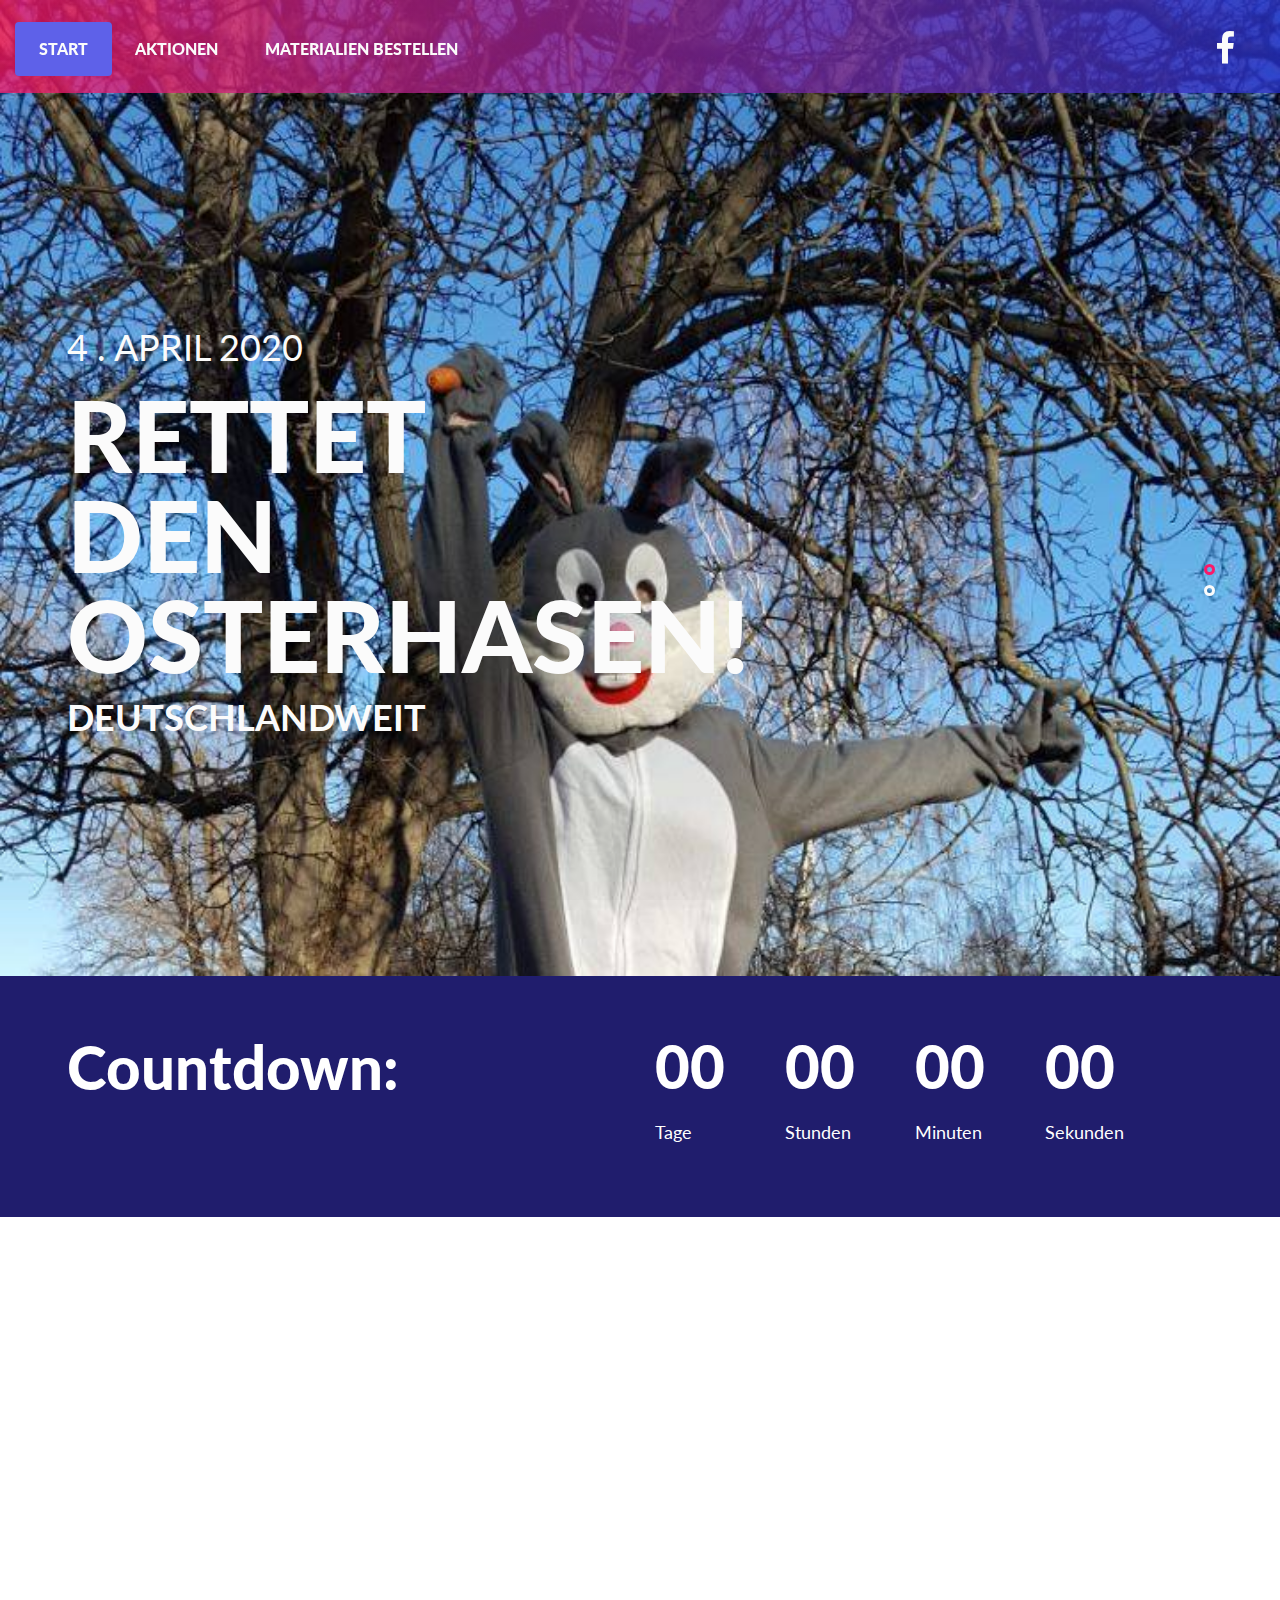
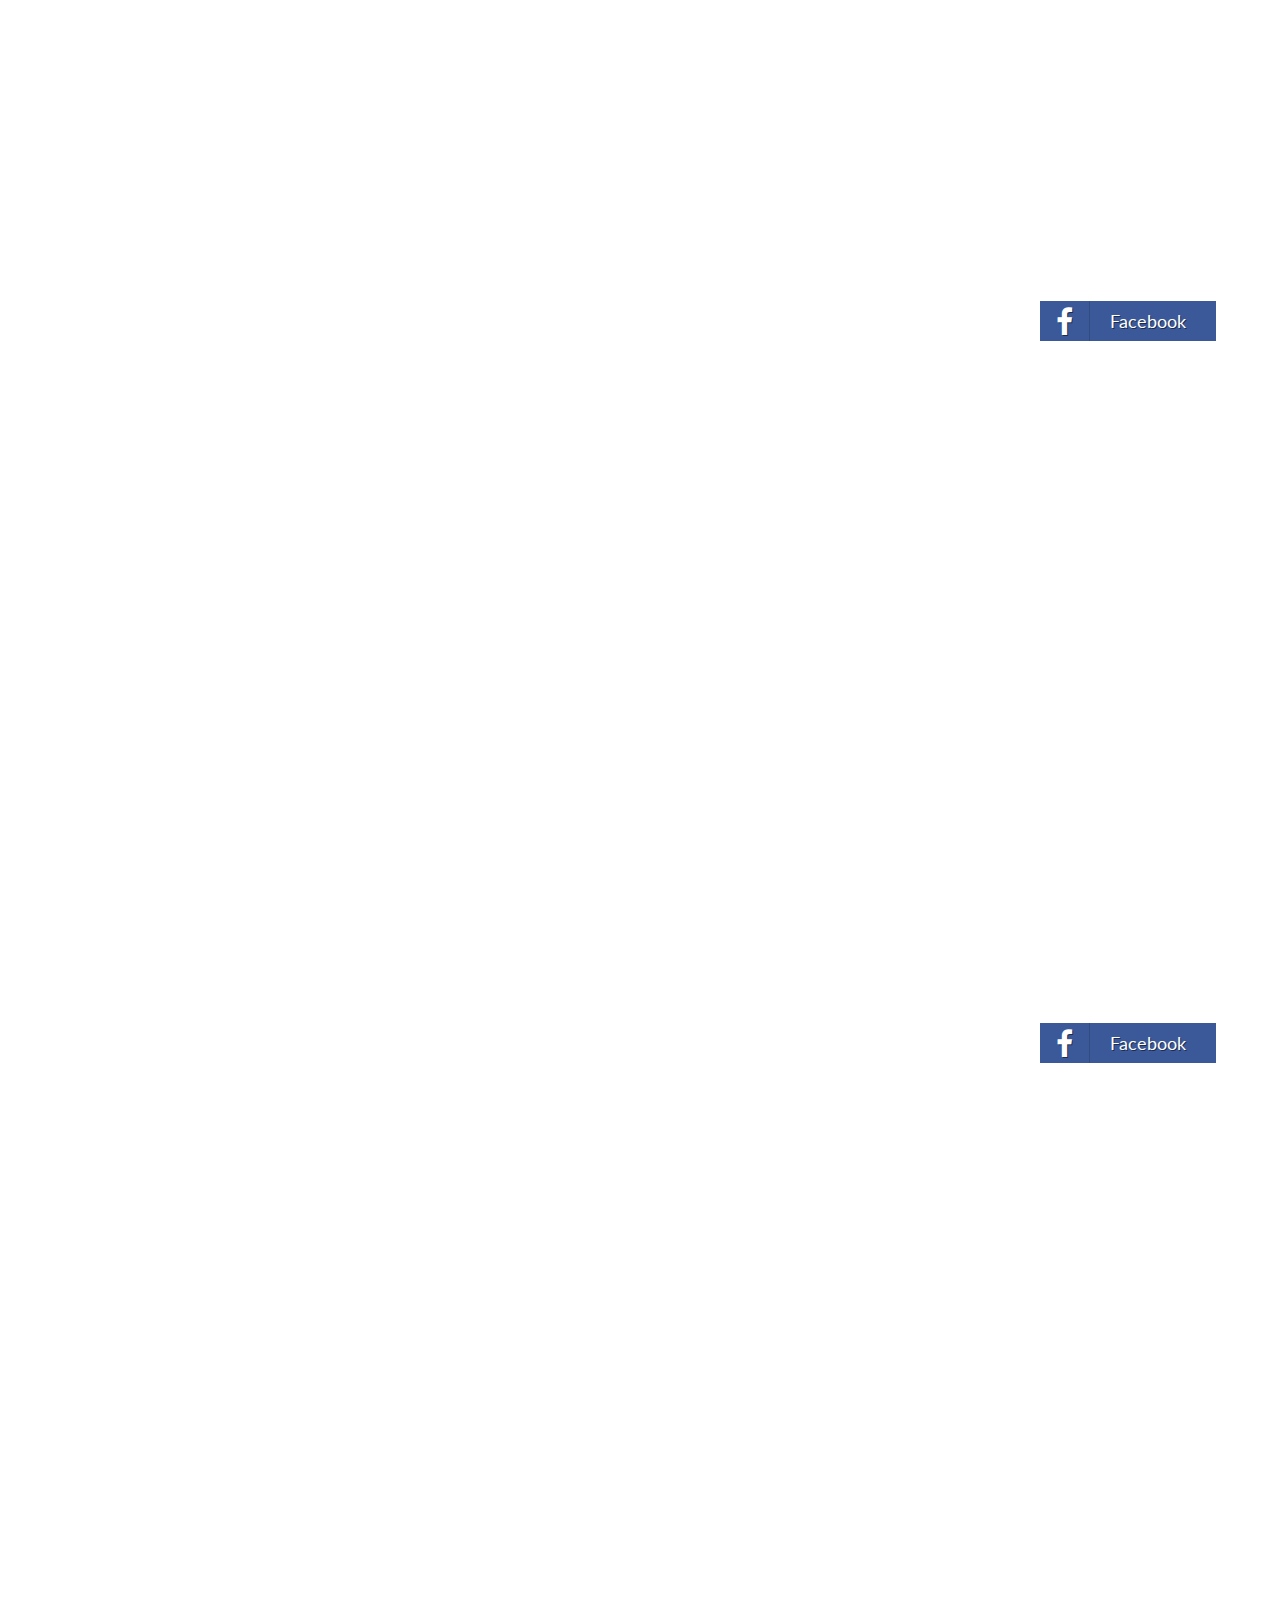
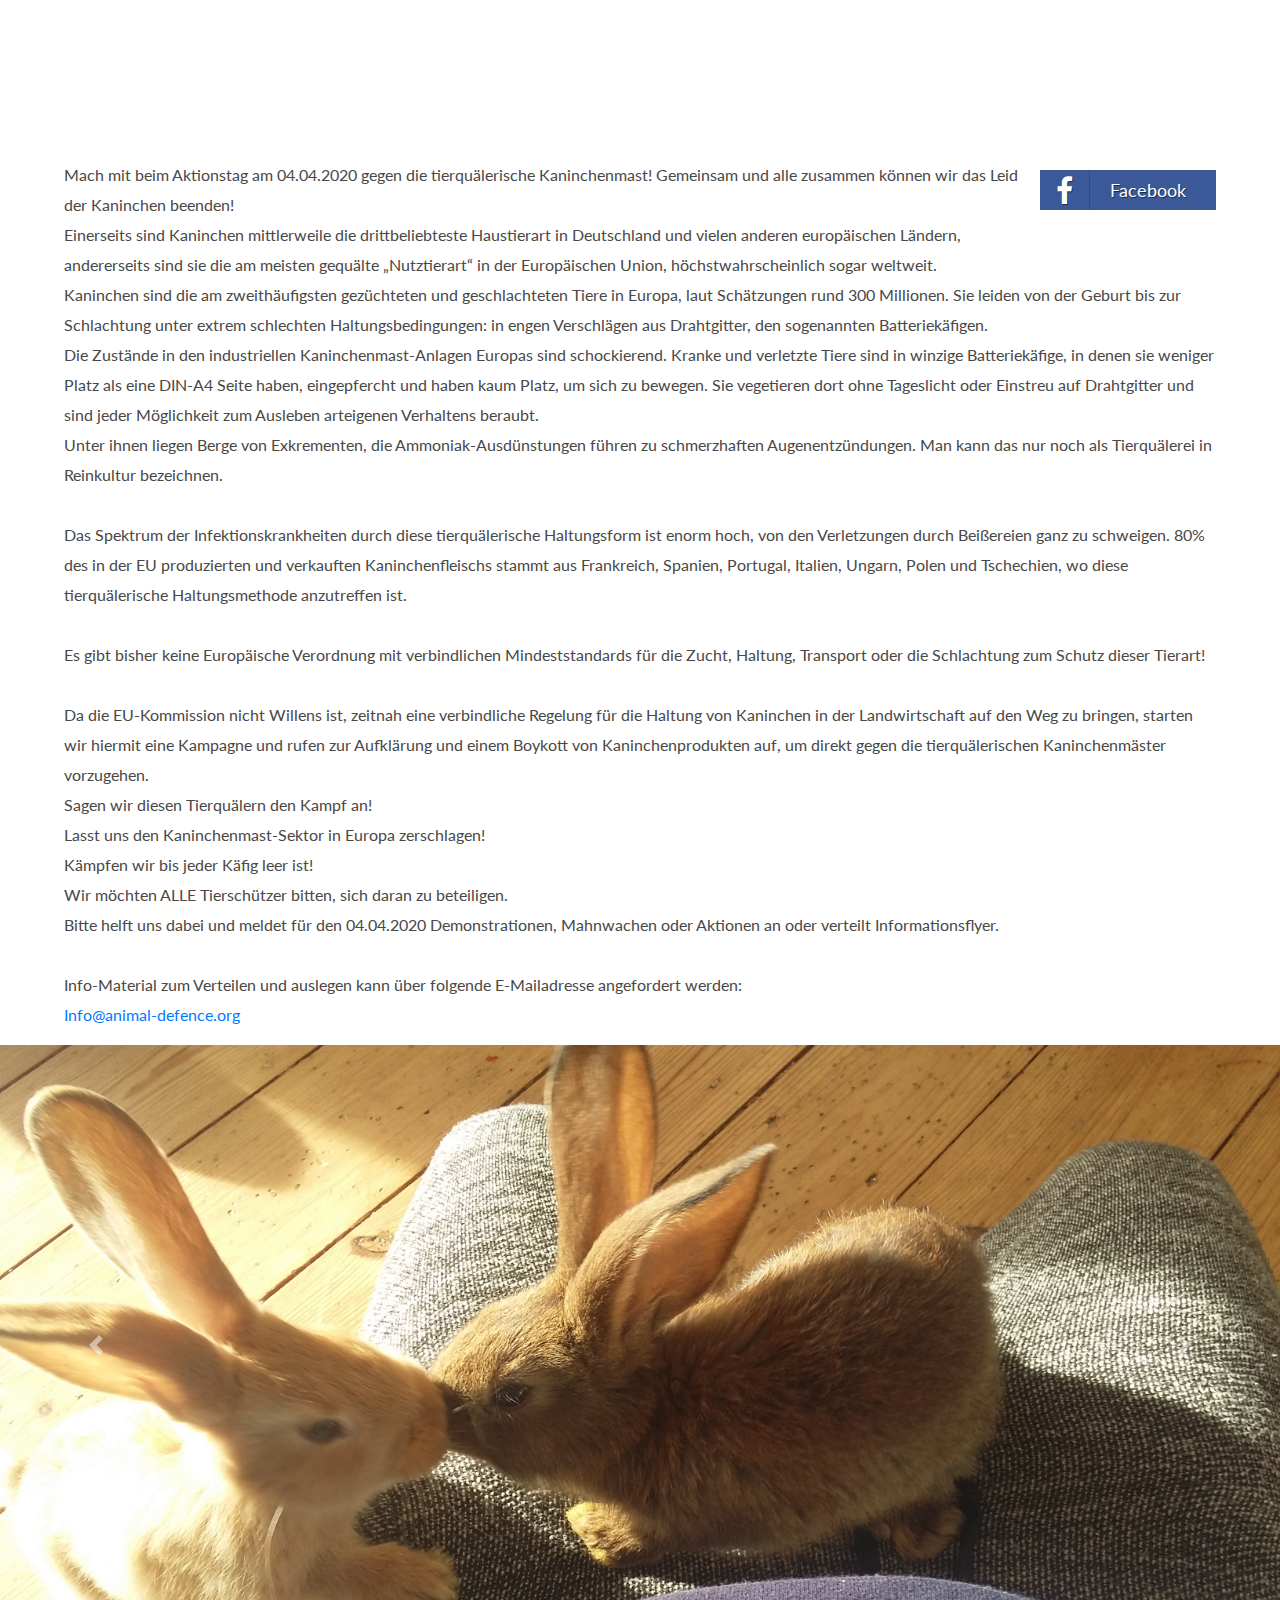
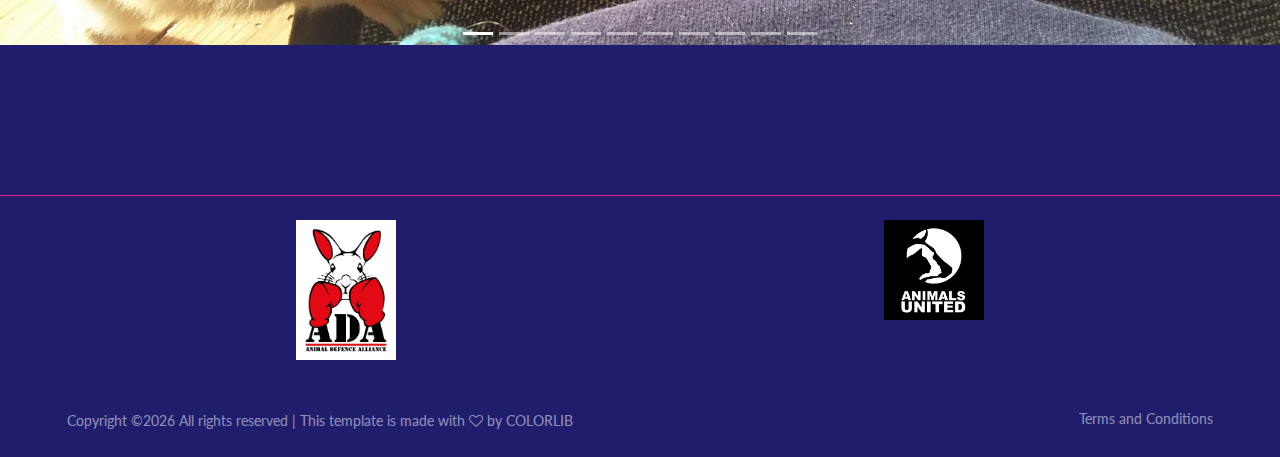
==== index.html @ f4f54338 "relative links" ====
<!DOCTYPE html>
<html lang="zxx">

<head>
    <meta charset="UTF-8">
    <meta name="description" content="RETTET DEN OSTERHASEN!">
    <meta name="keywords" content="RETTET DEN OSTERHASEN!">
    <meta name="viewport" content="width=device-width, initial-scale=1.0">
    <meta http-equiv="X-UA-Compatible" content="ie=edge">
    <title>RETTET DEN OSTERHASEN!</title>

    <!-- Google Font -->
    <link href="https://fonts.googleapis.com/css?family=Lato:100,300,400,700,900&display=swap" rel="stylesheet">

    <!-- Css Styles -->
    <link rel="stylesheet" href="css/bootstrap.min.css" type="text/css">
    <link rel="stylesheet" href="css/font-awesome.min.css" type="text/css">
    <link rel="stylesheet" href="css/flaticon.css" type="text/css">
    <link rel="stylesheet" href="css/owl.carousel.min.css" type="text/css">
    <link rel="stylesheet" href="css/slicknav.min.css" type="text/css">
    <link rel="stylesheet" href="css/style.css" type="text/css">
</head>

<body>
    <!-- Page Preloder -->
    <div id="preloder">
        <div class="loader"></div>
    </div>

    <!-- Header Section Begin -->
    <header class="header-section">
        <div class="container-fluid">
            <div class="row bg-overlay">
                <div class="header">
                    <div class="col-lg-12">
                        <!-- <div class="logo">
                            <a href="./index.html"><img height="70" src="img/logo.png" alt=""></a>
                        </div> -->
                        <div class="navigation mobile-menu">
                            <div class="main-menu">
                                <nav>
                                    <ul>
                                        <li><a class="active" href="./index.html">Start</a></li>
                                        <li><a href="./Aktion.html">Aktionen</a></li>
                                        <li><a href="./Material.html">Materialien Bestellen</a></li>
                                        <!-- <li><a href="./blog.html">Blog</a></li>
                                        <li><a href="./contact.html">Contact</a></li> -->
                                    </ul>
                                </nav>
                            </div>
                            <div class="top-social">
                                <a href="https://www.facebook.com/Rettet-den-Osterhasen-102986931280350/"><span style="font-size: 35px; padding-right: 30px;">
                                    <i class="fa fa-facebook"></i>
                                  </span></a>
                            </div>
                        </div>
                        <div id="mobile-menu-wrap"></div>
                    </div>
                </div>
            </div>
        </div>
    </header>
    <!-- Header End -->

    <!-- Search Bar Begin -->
    <!-- <section class="search-bar-wrap">
        <span class="search-close"><i class="fa fa-close"></i></span>
        <div class="search-bar-table">
            <div class="search-bar-tablecell">
                <div class="search-bar-inner">
                    <h2>Search</h2>
                    <form action="#">
                        <input type="search" placeholder="Type Keywords">
                        <button type="submit">Search</button>
                    </form>
                </div>
            </div>
        </div>
    </section> -->
    <!-- Search Bar End -->
    <!-- Hero Area Begin -->
    <div class="hero-section">
        <div class="hero-items owl-carousel">
            <div class="single-hero-item set-bg" data-setbg="img/slider/bg-1.jpg">
                <div class="container">
                    <div class="row">
                        <div class="col-lg-12">
                            <span>4 . APRIL 2020 </span>
                            <h1>RETTET<br />DEN<br />OSTERHASEN!</h1>
                            <h2 class="f-bold">DEUTSCHLANDWEIT</h2>
                        </div>
                    </div>
                </div>
            </div>
            <div class="single-hero-item set-bg" data-setbg="img/slider/bg-2.jpg">
                <div class="container">
                    <div class="row">
                        <div class="col-lg-12">
                            <span>4 . APRIL 2020 </span>
                            <h1>RETTET<br />DEN<br />OSTERHASEN!</h1>
                            <h2 class="f-bold">DEUTSCHLANDWEIT</h2>
                        </div>
                    </div>
                </div>
            </div>
            <!-- <div class="single-hero-item set-bg" data-setbg="img/slider/bg-3.jpg">
                <div class="container">
                    <div class="row">
                        <div class="col-lg-12">
                            <span>February 9<sup>TH</sup> - 15<sup>TH</sup> 2019 </span>
                            <h1>Summit<br />Conference<br />2019</h1>
                            <h2 class="f-bold">World Trade Center, Gibraltar</h2>
                        </div>
                    </div>
                </div>
            </div>
            <div class="single-hero-item set-bg" data-setbg="img/slider/bg-4.jpg">
                <div class="container">
                    <div class="row">
                        <div class="col-lg-12">
                            <span>February 9<sup>TH</sup> - 15<sup>TH</sup> 2019 </span>
                            <h1>Summit<br />Conference<br />2019</h1>
                            <h2 class="f-bold">World Trade Center, Gibraltar</h2>
                        </div>
                    </div>
                </div>
            </div> -->
        </div>
    </div>
    <!-- Hero Area End -->

    <!-- Event Counter Begin -->
    <section class="event-counter">
        <div class="container">
            <div class="row">
                <div class="col-lg-6">
                    <div class="event-name">
                        <h2>Countdown: </h2>
             
                    </div>
                </div>
                <div class="col-lg-6">
                    <div class="countdown-timer" id="countdown">
                        <div class="cd-item">
                            <span>56</span>
                            <p>Tage</p>
                        </div>
                        <div class="cd-item">
                            <span>12</span>
                            <p>Stunden</p>
                        </div>
                        <div class="cd-item">
                            <span>40</span>
                            <p>Minuten</p>
                        </div>
                        <div class="cd-item">
                            <span>52</span>
                            <p>Sekunden</p>
                        </div>
                    </div>
                </div>
            </div>
        </div>
    </section>
    <!-- Event Counter End -->
    <section>
        <div class="embed-responsive embed-responsive-16by9" style="width:90%;margin:auto;margin-top:2%;text-align: center;"><iframe class="embed-responsive-item" width="709" height="399" src="https://www.youtube.com/embed/16Wpj8zx7N8" frameborder="0" allow="accelerometer; autoplay; encrypted-media; gyroscope; picture-in-picture" allowfullscreen></iframe></div>
        <div class="sharebtn">
            <a href="https://www.facebook.com/dialog/share?app_id=87741124305&href=https%3A//www.youtube.com/watch%3Fv%3D16Wpj8zx7N8%26feature%3Demb_share&display=popup" target="_blank" class="button facebook"><span><i class="fa fa-facebook" aria-hidden="true"></i></span><p>Facebook</p></a>
        </div>
        <div class="embed-responsive embed-responsive-16by9" style="width:90%;margin:auto;margin-top:2%;text-align: center;"><iframe class="embed-responsive-item" width="709" height="399" src="https://www.youtube.com/embed/T0gcX__Y7rA" frameborder="0" allow="accelerometer; autoplay; encrypted-media; gyroscope; picture-in-picture" allowfullscreen></iframe></div>
        <div class="sharebtn">
            <a href="https://www.facebook.com/dialog/share?app_id=87741124305&href=https%3A//www.youtube.com/watch%3Fv%3DT0gcX__Y7rA%26feature%3Demb_share&display=popup" target="_blank" class="button facebook"><span><i class="fa fa-facebook" aria-hidden="true"></i></span><p>Facebook</p></a>
        </div>
        <div class="embed-responsive embed-responsive-16by9" style="width:90%;margin:auto;margin-top:2%;margin-bottom:2%;text-align: center;"><iframe class="embed-responsive-item" width="709" height="399" src="https://www.youtube.com/embed/_sU2hP6ybFk" frameborder="0" allow="accelerometer; autoplay; encrypted-media; gyroscope; picture-in-picture" allowfullscreen></iframe></div>
        <div class="sharebtn">
            <a href="https://www.facebook.com/dialog/share?app_id=87741124305&href=https%3A//www.youtube.com/watch%3Fv%3D_sU2hP6ybFk%26feature%3Demb_share&display=popup" target="_blank" class="button facebook"><span><i class="fa fa-facebook" aria-hidden="true"></i></span><p>Facebook</p></a>
        </div>
    </section>

    <div class="middletext">
        <p class="long-text">
            Mach mit beim Aktionstag  am 04.04.2020 gegen die tierquälerische Kaninchenmast! Gemeinsam und alle zusammen können wir das Leid der Kaninchen beenden!<br>
            Einerseits sind Kaninchen mittlerweile die drittbeliebteste Haustierart in Deutschland und vielen anderen europäischen Ländern, andererseits sind sie die am meisten gequälte „Nutztierart“ in der Europäischen Union, höchstwahrscheinlich sogar weltweit.<br>
            Kaninchen sind die am zweithäufigsten gezüchteten und geschlachteten Tiere in Europa, laut Schätzungen rund 300 Millionen. Sie leiden von der Geburt bis zur Schlachtung unter extrem schlechten Haltungsbedingungen: in engen Verschlägen aus Drahtgitter, den sogenannten Batteriekäfigen.<br>
            Die Zustände in den industriellen Kaninchenmast-Anlagen Europas sind schockierend. Kranke und verletzte Tiere sind in winzige Batteriekäfige,  in denen sie weniger Platz als eine DIN-A4 Seite haben,  eingepfercht und haben kaum Platz, um sich zu bewegen. Sie vegetieren dort ohne Tageslicht oder Einstreu auf Drahtgitter und sind jeder Möglichkeit zum Ausleben arteigenen Verhaltens beraubt.<br>
            Unter ihnen liegen Berge von Exkrementen, die Ammoniak-Ausdünstungen führen zu schmerzhaften Augenentzündungen. Man kann das nur noch als Tierquälerei in Reinkultur bezeichnen.<br><br>       
            Das Spektrum der Infektionskrankheiten durch diese tierquälerische Haltungsform ist enorm hoch, von den Verletzungen durch Beißereien ganz zu schweigen. 80% des in der EU produzierten und verkauften Kaninchenfleischs stammt aus Frankreich, Spanien, Portugal, Italien, Ungarn, Polen und Tschechien, wo diese tierquälerische Haltungsmethode anzutreffen ist.<br><br>
            Es gibt bisher keine Europäische Verordnung mit verbindlichen Mindeststandards für die Zucht, Haltung, Transport oder die Schlachtung zum Schutz dieser Tierart!<br><br>
            Da die EU-Kommission nicht Willens ist, zeitnah eine verbindliche Regelung für die Haltung von Kaninchen in der Landwirtschaft auf den Weg zu bringen,  starten wir hiermit eine Kampagne und rufen zur Aufklärung und einem Boykott von Kaninchenprodukten auf, um direkt gegen die tierquälerischen Kaninchenmäster vorzugehen.<br>
            Sagen wir diesen Tierquälern den Kampf an!<br>
            Lasst uns den Kaninchenmast-Sektor in Europa zerschlagen!<br>
            Kämpfen wir bis jeder Käfig leer ist!<br>
            Wir möchten ALLE Tierschützer bitten, sich daran zu beteiligen.<br>
            Bitte helft uns dabei und meldet für den 04.04.2020 Demonstrationen, Mahnwachen oder Aktionen an oder verteilt Informationsflyer.<br><br>       
            Info-Material zum Verteilen und auslegen kann über folgende E-Mailadresse angefordert werden:<br>
            <a href="mailto:info@animal-defence.org">Info@animal-defence.org</a><br>
        </p>
    </div>

    <!-- Speaker Section Begin -->
    <div id="demo" class="carousel slide" data-ride="carousel">

        <!-- Indicators -->
        <ul class="carousel-indicators">
          <li data-target="#demo" data-slide-to="0" class="active"></li>
          <li data-target="#demo" data-slide-to="1"></li>
          <li data-target="#demo" data-slide-to="2"></li>
          <li data-target="#demo" data-slide-to="3"></li>
          <li data-target="#demo" data-slide-to="4"></li>
          <li data-target="#demo" data-slide-to="5"></li>
          <li data-target="#demo" data-slide-to="6"></li>
          <li data-target="#demo" data-slide-to="7"></li>
          <li data-target="#demo" data-slide-to="8"></li>
          <li data-target="#demo" data-slide-to="9"></li>
        </ul>
      
       

        <!-- The slideshow -->
        <div class="carousel-inner">
          <div class="carousel-item active">
            <img src="./img/carousel/carousel1.jpg" alt="">
          </div>
          <div class="carousel-item">
            <img src="./img/carousel/carousel2.jpg" alt="">
          </div>
          <div class="carousel-item">
            <img src="./img/carousel/carousel3.jpg" alt="">
          </div>
          <div class="carousel-item">
            <img src="./img/carousel/carousel4.jpg" alt="">
        </div>
        <div class="carousel-item">
            <img src="./img/carousel/carousel5.jpg" alt="">
        </div>
        <div class="carousel-item">
            <img src="./img/carousel/carousel6.jpg" alt="">
        </div>
        <div class="carousel-item">
            <img src="./img/carousel/carousel7.jpg" alt="">
        </div>
        <div class="carousel-item">
            <img src="./img/carousel/carousel8.jpg" alt="">
        </div>
        <div class="carousel-item">
            <img src="./img/carousel/carousel9.jpg" alt="">
        </div>
        <div class="carousel-item">
            <img src="./img/carousel/carousel10.jpg" alt="">
        </div>
        </div>
      
        <!-- Left and right controls -->
        <a class="carousel-control-prev" href="#demo" data-slide="prev">
          <span class="carousel-control-prev-icon"></span>
        </a>
        <a class="carousel-control-next" href="#demo" data-slide="next">
          <span class="carousel-control-next-icon"></span>
        </a>
      
      </div>

    <!-- <section class="speaker-section spad">
        <div class="container">
            <div class="row">
                <div class="col-lg-12">
                    <div class="section-title">
                        <h2>Keynote Speakers</h2>
                    </div>
                </div>
            </div>
            <div class="row">
                <div class="col-lg-4 col-sm-6">
                    <div class="speakers-about">
                        <div class="speaker-img">
                            <img src="img/speaker-1.jpg" alt="">
                        </div>
                        <div class="speaker-text">
                            <h3>Jessica Doe <span>Former Lead UX Hulu</span></h3>
                        </div>
                    </div>
                </div>
                <div class="col-lg-4 col-sm-6">
                    <div class="speakers-about">
                        <div class="speaker-img">
                            <img src="img/speaker-2.jpg" alt="">
                        </div>
                        <div class="speaker-text">
                            <h3>Samatha Doe <span>Financial Consultant</span></h3>
                        </div>
                    </div>
                </div>
                <div class="col-lg-4 col-sm-6">
                    <div class="speakers-about">
                        <div class="speaker-img">
                            <img src="img/speaker-3.jpg" alt="">
                        </div>
                        <div class="speaker-text">
                            <h3>Jessica Doe <span>Entrepreneur</span></h3>
                        </div>
                    </div>
                </div>
            </div>
            <div class="row">
                <div class="col-lg-12 t-center">
                    <a href="#" class="primary-btn speaker-btn">ALL SPEAKERS</a>
                </div>
            </div>
        </div>
    </section> -->
    <!-- Speaker Section End -->

    <!-- Workshop Begin -->
    <!-- <section class="workshop-section">
        <div class="workshop-img set-bg" data-setbg="img/workshop.jpg"></div>
        <div class="container">
            <div class="row">
                <div class="col-lg-6 offset-lg-6">
                    <div class="workshop-text">
                        <h4>Workshops</h4>
                        <h2>Learn from the most<br />talented people.</h2>
                        <p>Lorem ipsum dolor sit amet, consectetur adipiscing elit. Vestibulum ornare rutrum risus a
                            semper. Duis venenatis ultrices tellus vel cursus. Nunc tristique varius justo, laoreet
                            tempus ex viverra ut. Curabitur laoreet egestas augue. </p>
                        <a href="#" class="more-info primary-btn">More Info</a>
                        <a href="#" class="buy-tickets primary-btn">Buy Tickets</a>
                    </div>
                </div>
            </div>
        </div>
    </section> -->
    <!-- Workshop End -->

    <!-- Speak About Section Begin -->
    <!-- <section class="speak-about spad">
        <div class="container">
            <div class="row">
                <div class="col-lg-12">
                    <div class="section-title">
                        <h2>We will speak about</h2>
                    </div>
                </div>
            </div>
            <div class="row">
                <div class="col-lg-4 col-md-6">
                    <div class="speak-text">
                        <h2>4 Reasons Why<br />You Should<br />Design Without<br />Color First.</h2>
                        <div class="speaker-name">
                            <h4>Jessica Doe <span>Former Lead UX Hulu</span></h4>
                        </div>
                    </div>
                </div>
                <div class="col-lg-4 col-md-6">
                    <div class="speak-text">
                        <h2>Before you can<br />master design,<br />you must first<br />master the<br />fundamentals.
                        </h2>
                        <div class="speaker-name">
                            <h4>Jessica Doe <span>Former Lead UX Hulu</span></h4>
                        </div>
                    </div>
                </div>
                <div class="col-lg-4 col-md-6">
                    <div class="speak-text">
                        <h2>Creating Usability<br />with Motion</h2>
                        <div class="speaker-name">
                            <h4>Jessica Doe <span>Former Lead UX Hulu</span></h4>
                        </div>
                    </div>
                </div>
                <div class="col-lg-4 col-md-6">
                    <div class="speak-text">
                        <h2>7 Practical Tips<br />for Cheating at<br />Design</h2>
                        <div class="speaker-name">
                            <h4>Jessica Doe <span>Former Lead UX Hulu</span></h4>
                        </div>
                    </div>
                </div>
                <div class="col-lg-4 col-md-6">
                    <div class="speak-text">
                        <h2>Accessibility<br />Features Are Just<br />Features</h2>
                        <div class="speaker-name">
                            <h4>Jessica Doe <span>Former Lead UX Hulu</span></h4>
                        </div>
                    </div>
                </div>
                <div class="col-lg-4 col-md-6">
                    <div class="speak-text">
                        <h2>The Cadence of a<br />Design Team</h2>
                        <div class="speaker-name">
                            <h4>Jessica Doe <span>Former Lead UX Hulu</span></h4>
                        </div>
                    </div>
                </div>
            </div>
        </div>
    </section> -->
    <!-- Speak About Section End -->

    <!-- Subscribe Form Begin -->
    <!-- <section class="subscribe-form set-bg spad" data-setbg="img/subs-bg.jpg">
        <div class="container">
            <div class="row">
                <div class="col-lg-9">
                    <div class="section-title">
                        <h2>Never miss another seminar</h2>
                    </div>
                    <p>Lorem ipsum dolor sit amet, consectetur adipiscing elit. Vestibulum ornare rutrum risus a semper.
                        Duis venenatis ultrices tellus vel cursus. Nunc tristique varius justo, laoreet tempus ex
                        viverra ut. Curabitur laoreet egestas augue. </p>
                </div>
                <div class="col-lg-12">
                    <form action="#" class="subs-form" method="post">
                        <input type="email" placeholder="Your E-main Address">
                        <button type="submit" class="submit-btn">subscribe</button>
                    </form>
                </div>
            </div>
        </div>
    </section> -->
    <!-- Subscribe Form End -->

    <!-- Footer Begin -->
    <footer class="footer-section">
        <div class="container">
            <div class="row pb-70">
                <!-- <div class="col-lg-3 col-md-6">
                    <div class="company-widget">
                        <h4>Company</h4>
                        <ul>
                            <li>Careers</li>
                            <li>Volunteers</li>
                            <li>Sustainability</li>
                        </ul>
                    </div>
                </div>
                <div class="col-lg-3 col-md-6">
                    <div class="event-widget">
                        <h4>Our Events</h4>
                        <ul>
                            <li>Web Summit - Rome</li>
                            <li>Collision - Madrid</li>
                            <li>RISE - Hong Kong</li>
                            <li>MoneyConf - Bucharest</li>
                        </ul>
                    </div>
                </div>
                <div class="col-lg-3 col-md-6">
                    <div class="links-widget">
                        <h4>Usefull Links</h4>
                        <ul>
                            <li>Pre-register for 2019</li>
                            <li>News</li>
                            <li>Support centre</li>
                            <li>Accessibility policy</li>
                        </ul>
                    </div>
                </div>
                <div class="col-lg-3 col-md-6">
                    <div class="contact-widget">
                        <h4>Contact</h4>
                        <ul>
                            <li><i class="flaticon-placeholder-3"></i> <span>4127 Raoul Wallenber4127 Raoul Wallen berg
                                    Place</span></li>
                            <li><img src="img/phone.png" alt=""> <span>203-808-8613</span></li>
                            <li><img src="img/envelop.png" alt=""> <span>hello@youremail.com</span></li>
                        </ul>
                    </div>
                </div> -->
            </div>
        </div>
        <div class="copyright-area">
            <div class="container">
                <div class="row" >
                    <!-- <div class="col-lg-12"> -->
                        <span class="col-lg-6" style="text-align: center;">
                            <a href="https://www.animal-defence.org/">
                                <img width="100" src="./img/supportgroup/ada.jpg">
                            </a>
                        </span>
                        <span class="col-lg-6" style="text-align: center;">
                            <a href="https://www.animalsunited.de/">
                                <img width="100" height="100" src="./img/supportgroup/animalsunited.png">
                            </a>
                        </span>
                    <!-- </div> -->
                </div>
                <br>
                <br>
                <div class="row">
                    <div class="col-lg-12">
                        <div class="copyright-text">
                            <div class="copyright"><!-- Link back to Colorlib can't be removed. Template is licensed under CC BY 3.0. -->
Copyright &copy;<script>document.write(new Date().getFullYear());</script> All rights reserved | This template is made with <i class="fa fa-heart-o" aria-hidden="true"></i> by <a href="https://colorlib.com" target="_blank">Colorlib</a>
<!-- Link back to Colorlib can't be removed. Template is licensed under CC BY 3.0. --></div>
                            <!-- <div class="footer-social">
                                <a href="#"><i class="fa fa-facebook"></i></a>
                            </div> -->
                            <div class="term">Terms and Conditions</div>
                        </div>
                    </div>
                </div>
            </div>
        </div>
    </footer>
    <!-- Footer End -->
    
    <!-- Js Plugins -->
    <script src="js/jquery-3.3.1.min.js"></script>
    <script src="js/bootstrap.min.js"></script>
    <script src="js/jquery.slicknav.js"></script>
    <script src="js/owl.carousel.min.js"></script>
    <script src="js/circle-progress.min.js"></script>
    <script src="js/jquery.countdown.min.js"></script>
    <script src="js/main.js"></script>
</body>

</html>
---- css/flaticon.css ----
/*
  	Flaticon icon font: Flaticon
  	Creation date: 22/06/2016 15:41
  	*/

@font-face {
  font-family: "Flaticon";
  src: url("../fonts/Flaticon.eot");
  src: url("../fonts/Flaticon.eot?#iefix") format("embedded-opentype"),
       url("../fonts/Flaticon.woff") format("woff"),
       url("../fonts/Flaticon.ttf") format("truetype"),
       url("../fonts/Flaticon.svg#Flaticon") format("svg");
  font-weight: normal;
  font-style: normal;
}

@media screen and (-webkit-min-device-pixel-ratio:0) {
  @font-face {
    font-family: "Flaticon";
    src: url("../fonts/Flaticon.svg#Flaticon") format("svg");
  }
}

[class^="flaticon-"]:before, [class*=" flaticon-"]:before,
[class^="flaticon-"]:after, [class*=" flaticon-"]:after {   
  font-family: Flaticon;
        font-size: 20px;
font-style: normal;
margin-left: 0;
}

.flaticon-add:before { content: "\f100"; }
.flaticon-add-1:before { content: "\f101"; }
.flaticon-add-2:before { content: "\f102"; }
.flaticon-add-3:before { content: "\f103"; }
.flaticon-agenda:before { content: "\f104"; }
.flaticon-alarm:before { content: "\f105"; }
.flaticon-alarm-1:before { content: "\f106"; }
.flaticon-alarm-clock:before { content: "\f107"; }
.flaticon-alarm-clock-1:before { content: "\f108"; }
.flaticon-albums:before { content: "\f109"; }
.flaticon-app:before { content: "\f10a"; }
.flaticon-archive:before { content: "\f10b"; }
.flaticon-archive-1:before { content: "\f10c"; }
.flaticon-archive-2:before { content: "\f10d"; }
.flaticon-archive-3:before { content: "\f10e"; }
.flaticon-attachment:before { content: "\f10f"; }
.flaticon-back:before { content: "\f110"; }
.flaticon-battery:before { content: "\f111"; }
.flaticon-battery-1:before { content: "\f112"; }
.flaticon-battery-2:before { content: "\f113"; }
.flaticon-battery-3:before { content: "\f114"; }
.flaticon-battery-4:before { content: "\f115"; }
.flaticon-battery-5:before { content: "\f116"; }
.flaticon-battery-6:before { content: "\f117"; }
.flaticon-battery-7:before { content: "\f118"; }
.flaticon-battery-8:before { content: "\f119"; }
.flaticon-battery-9:before { content: "\f11a"; }
.flaticon-binoculars:before { content: "\f11b"; }
.flaticon-blueprint:before { content: "\f11c"; }
.flaticon-bluetooth:before { content: "\f11d"; }
.flaticon-bluetooth-1:before { content: "\f11e"; }
.flaticon-bookmark:before { content: "\f11f"; }
.flaticon-bookmark-1:before { content: "\f120"; }
.flaticon-briefcase:before { content: "\f121"; }
.flaticon-broken-link:before { content: "\f122"; }
.flaticon-calculator:before { content: "\f123"; }
.flaticon-calculator-1:before { content: "\f124"; }
.flaticon-calendar:before { content: "\f125"; }
.flaticon-calendar-1:before { content: "\f126"; }
.flaticon-calendar-2:before { content: "\f127"; }
.flaticon-calendar-3:before { content: "\f128"; }
.flaticon-calendar-4:before { content: "\f129"; }
.flaticon-calendar-5:before { content: "\f12a"; }
.flaticon-calendar-6:before { content: "\f12b"; }
.flaticon-calendar-7:before { content: "\f12c"; }
.flaticon-checked:before { content: "\f12d"; }
.flaticon-checked-1:before { content: "\f12e"; }
.flaticon-clock:before { content: "\f12f"; }
.flaticon-clock-1:before { content: "\f130"; }
.flaticon-close:before { content: "\f131"; }
.flaticon-cloud:before { content: "\f132"; }
.flaticon-cloud-computing:before { content: "\f133"; }
.flaticon-cloud-computing-1:before { content: "\f134"; }
.flaticon-cloud-computing-2:before { content: "\f135"; }
.flaticon-cloud-computing-3:before { content: "\f136"; }
.flaticon-cloud-computing-4:before { content: "\f137"; }
.flaticon-cloud-computing-5:before { content: "\f138"; }
.flaticon-command:before { content: "\f139"; }
.flaticon-compact-disc:before { content: "\f13a"; }
.flaticon-compact-disc-1:before { content: "\f13b"; }
.flaticon-compact-disc-2:before { content: "\f13c"; }
.flaticon-compass:before { content: "\f13d"; }
.flaticon-compose:before { content: "\f13e"; }
.flaticon-controls:before { content: "\f13f"; }
.flaticon-controls-1:before { content: "\f140"; }
.flaticon-controls-2:before { content: "\f141"; }
.flaticon-controls-3:before { content: "\f142"; }
.flaticon-controls-4:before { content: "\f143"; }
.flaticon-controls-5:before { content: "\f144"; }
.flaticon-controls-6:before { content: "\f145"; }
.flaticon-controls-7:before { content: "\f146"; }
.flaticon-controls-8:before { content: "\f147"; }
.flaticon-controls-9:before { content: "\f148"; }
.flaticon-database:before { content: "\f149"; }
.flaticon-database-1:before { content: "\f14a"; }
.flaticon-database-2:before { content: "\f14b"; }
.flaticon-database-3:before { content: "\f14c"; }
.flaticon-diamond:before { content: "\f14d"; }
.flaticon-diploma:before { content: "\f14e"; }
.flaticon-dislike:before { content: "\f14f"; }
.flaticon-dislike-1:before { content: "\f150"; }
.flaticon-divide:before { content: "\f151"; }
.flaticon-divide-1:before { content: "\f152"; }
.flaticon-division:before { content: "\f153"; }
.flaticon-document:before { content: "\f154"; }
.flaticon-download:before { content: "\f155"; }
.flaticon-edit:before { content: "\f156"; }
.flaticon-edit-1:before { content: "\f157"; }
.flaticon-eject:before { content: "\f158"; }
.flaticon-eject-1:before { content: "\f159"; }
.flaticon-equal:before { content: "\f15a"; }
.flaticon-equal-1:before { content: "\f15b"; }
.flaticon-equal-2:before { content: "\f15c"; }
.flaticon-error:before { content: "\f15d"; }
.flaticon-exit:before { content: "\f15e"; }
.flaticon-exit-1:before { content: "\f15f"; }
.flaticon-exit-2:before { content: "\f160"; }
.flaticon-eyeglasses:before { content: "\f161"; }
.flaticon-fast-forward:before { content: "\f162"; }
.flaticon-fast-forward-1:before { content: "\f163"; }
.flaticon-fax:before { content: "\f164"; }
.flaticon-file:before { content: "\f165"; }
.flaticon-file-1:before { content: "\f166"; }
.flaticon-file-2:before { content: "\f167"; }
.flaticon-film:before { content: "\f168"; }
.flaticon-fingerprint:before { content: "\f169"; }
.flaticon-flag:before { content: "\f16a"; }
.flaticon-flag-1:before { content: "\f16b"; }
.flaticon-flag-2:before { content: "\f16c"; }
.flaticon-flag-3:before { content: "\f16d"; }
.flaticon-flag-4:before { content: "\f16e"; }
.flaticon-focus:before { content: "\f16f"; }
.flaticon-folder:before { content: "\f170"; }
.flaticon-folder-1:before { content: "\f171"; }
.flaticon-folder-10:before { content: "\f172"; }
.flaticon-folder-11:before { content: "\f173"; }
.flaticon-folder-12:before { content: "\f174"; }
.flaticon-folder-13:before { content: "\f175"; }
.flaticon-folder-14:before { content: "\f176"; }
.flaticon-folder-15:before { content: "\f177"; }
.flaticon-folder-16:before { content: "\f178"; }
.flaticon-folder-17:before { content: "\f179"; }
.flaticon-folder-18:before { content: "\f17a"; }
.flaticon-folder-19:before { content: "\f17b"; }
.flaticon-folder-2:before { content: "\f17c"; }
.flaticon-folder-3:before { content: "\f17d"; }
.flaticon-folder-4:before { content: "\f17e"; }
.flaticon-folder-5:before { content: "\f17f"; }
.flaticon-folder-6:before { content: "\f180"; }
.flaticon-folder-7:before { content: "\f181"; }
.flaticon-folder-8:before { content: "\f182"; }
.flaticon-folder-9:before { content: "\f183"; }
.flaticon-forbidden:before { content: "\f184"; }
.flaticon-funnel:before { content: "\f185"; }
.flaticon-garbage:before { content: "\f186"; }
.flaticon-garbage-1:before { content: "\f187"; }
.flaticon-garbage-2:before { content: "\f188"; }
.flaticon-gift:before { content: "\f189"; }
.flaticon-help:before { content: "\f18a"; }
.flaticon-hide:before { content: "\f18b"; }
.flaticon-hold:before { content: "\f18c"; }
.flaticon-home:before { content: "\f18d"; }
.flaticon-home-1:before { content: "\f18e"; }
.flaticon-home-2:before { content: "\f18f"; }
.flaticon-hourglass:before { content: "\f190"; }
.flaticon-hourglass-1:before { content: "\f191"; }
.flaticon-hourglass-2:before { content: "\f192"; }
.flaticon-hourglass-3:before { content: "\f193"; }
.flaticon-house:before { content: "\f194"; }
.flaticon-id-card:before { content: "\f195"; }
.flaticon-id-card-1:before { content: "\f196"; }
.flaticon-id-card-2:before { content: "\f197"; }
.flaticon-id-card-3:before { content: "\f198"; }
.flaticon-id-card-4:before { content: "\f199"; }
.flaticon-id-card-5:before { content: "\f19a"; }
.flaticon-idea:before { content: "\f19b"; }
.flaticon-incoming:before { content: "\f19c"; }
.flaticon-infinity:before { content: "\f19d"; }
.flaticon-info:before { content: "\f19e"; }
.flaticon-internet:before { content: "\f19f"; }
.flaticon-key:before { content: "\f1a0"; }
.flaticon-lamp:before { content: "\f1a1"; }
.flaticon-layers:before { content: "\f1a2"; }
.flaticon-layers-1:before { content: "\f1a3"; }
.flaticon-like:before { content: "\f1a4"; }
.flaticon-like-1:before { content: "\f1a5"; }
.flaticon-like-2:before { content: "\f1a6"; }
.flaticon-link:before { content: "\f1a7"; }
.flaticon-list:before { content: "\f1a8"; }
.flaticon-list-1:before { content: "\f1a9"; }
.flaticon-lock:before { content: "\f1aa"; }
.flaticon-lock-1:before { content: "\f1ab"; }
.flaticon-locked:before { content: "\f1ac"; }
.flaticon-locked-1:before { content: "\f1ad"; }
.flaticon-locked-2:before { content: "\f1ae"; }
.flaticon-locked-3:before { content: "\f1af"; }
.flaticon-locked-4:before { content: "\f1b0"; }
.flaticon-locked-5:before { content: "\f1b1"; }
.flaticon-locked-6:before { content: "\f1b2"; }
.flaticon-login:before { content: "\f1b3"; }
.flaticon-magic-wand:before { content: "\f1b4"; }
.flaticon-magnet:before { content: "\f1b5"; }
.flaticon-magnet-1:before { content: "\f1b6"; }
.flaticon-magnet-2:before { content: "\f1b7"; }
.flaticon-map:before { content: "\f1b8"; }
.flaticon-map-1:before { content: "\f1b9"; }
.flaticon-map-2:before { content: "\f1ba"; }
.flaticon-map-location:before { content: "\f1bb"; }
.flaticon-megaphone:before { content: "\f1bc"; }
.flaticon-megaphone-1:before { content: "\f1bd"; }
.flaticon-menu:before { content: "\f1be"; }
.flaticon-menu-1:before { content: "\f1bf"; }
.flaticon-menu-2:before { content: "\f1c0"; }
.flaticon-menu-3:before { content: "\f1c1"; }
.flaticon-menu-4:before { content: "\f1c2"; }
.flaticon-microphone:before { content: "\f1c3"; }
.flaticon-microphone-1:before { content: "\f1c4"; }
.flaticon-minus:before { content: "\f1c5"; }
.flaticon-minus-1:before { content: "\f1c6"; }
.flaticon-more:before { content: "\f1c7"; }
.flaticon-more-1:before { content: "\f1c8"; }
.flaticon-more-2:before { content: "\f1c9"; }
.flaticon-multiply:before { content: "\f1ca"; }
.flaticon-multiply-1:before { content: "\f1cb"; }
.flaticon-music-player:before { content: "\f1cc"; }
.flaticon-music-player-1:before { content: "\f1cd"; }
.flaticon-music-player-2:before { content: "\f1ce"; }
.flaticon-music-player-3:before { content: "\f1cf"; }
.flaticon-mute:before { content: "\f1d0"; }
.flaticon-muted:before { content: "\f1d1"; }
.flaticon-navigation:before { content: "\f1d2"; }
.flaticon-navigation-1:before { content: "\f1d3"; }
.flaticon-network:before { content: "\f1d4"; }
.flaticon-newspaper:before { content: "\f1d5"; }
.flaticon-next:before { content: "\f1d6"; }
.flaticon-note:before { content: "\f1d7"; }
.flaticon-notebook:before { content: "\f1d8"; }
.flaticon-notebook-1:before { content: "\f1d9"; }
.flaticon-notebook-2:before { content: "\f1da"; }
.flaticon-notebook-3:before { content: "\f1db"; }
.flaticon-notebook-4:before { content: "\f1dc"; }
.flaticon-notebook-5:before { content: "\f1dd"; }
.flaticon-notepad:before { content: "\f1de"; }
.flaticon-notepad-1:before { content: "\f1df"; }
.flaticon-notepad-2:before { content: "\f1e0"; }
.flaticon-notification:before { content: "\f1e1"; }
.flaticon-paper-plane:before { content: "\f1e2"; }
.flaticon-paper-plane-1:before { content: "\f1e3"; }
.flaticon-pause:before { content: "\f1e4"; }
.flaticon-pause-1:before { content: "\f1e5"; }
.flaticon-percent:before { content: "\f1e6"; }
.flaticon-percent-1:before { content: "\f1e7"; }
.flaticon-perspective:before { content: "\f1e8"; }
.flaticon-photo-camera:before { content: "\f1e9"; }
.flaticon-photo-camera-1:before { content: "\f1ea"; }
.flaticon-photos:before { content: "\f1eb"; }
.flaticon-picture:before { content: "\f1ec"; }
.flaticon-picture-1:before { content: "\f1ed"; }
.flaticon-picture-2:before { content: "\f1ee"; }
.flaticon-pin:before { content: "\f1ef"; }
.flaticon-placeholder:before { content: "\f1f0"; }
.flaticon-placeholder-1:before { content: "\f1f1"; }
.flaticon-placeholder-2:before { content: "\f1f2"; }
.flaticon-placeholder-3:before { content: "\f1f3"; }
.flaticon-placeholders:before { content: "\f1f4"; }
.flaticon-play-button:before { content: "\f1f5"; }
.flaticon-play-button-1:before { content: "\f1f6"; }
.flaticon-plus:before { content: "\f1f7"; }
.flaticon-power:before { content: "\f1f8"; }
.flaticon-previous:before { content: "\f1f9"; }
.flaticon-price-tag:before { content: "\f1fa"; }
.flaticon-print:before { content: "\f1fb"; }
.flaticon-push-pin:before { content: "\f1fc"; }
.flaticon-radar:before { content: "\f1fd"; }
.flaticon-reading:before { content: "\f1fe"; }
.flaticon-record:before { content: "\f1ff"; }
.flaticon-repeat:before { content: "\f200"; }
.flaticon-repeat-1:before { content: "\f201"; }
.flaticon-restart:before { content: "\f202"; }
.flaticon-resume:before { content: "\f203"; }
.flaticon-rewind:before { content: "\f204"; }
.flaticon-rewind-1:before { content: "\f205"; }
.flaticon-route:before { content: "\f206"; }
.flaticon-save:before { content: "\f207"; }
.flaticon-search:before { content: "\f208"; }
.flaticon-search-1:before { content: "\f209"; }
.flaticon-send:before { content: "\f20a"; }
.flaticon-server:before { content: "\f20b"; }
.flaticon-server-1:before { content: "\f20c"; }
.flaticon-server-2:before { content: "\f20d"; }
.flaticon-server-3:before { content: "\f20e"; }
.flaticon-settings:before { content: "\f20f"; }
.flaticon-settings-1:before { content: "\f210"; }
.flaticon-settings-2:before { content: "\f211"; }
.flaticon-settings-3:before { content: "\f212"; }
.flaticon-settings-4:before { content: "\f213"; }
.flaticon-settings-5:before { content: "\f214"; }
.flaticon-settings-6:before { content: "\f215"; }
.flaticon-settings-7:before { content: "\f216"; }
.flaticon-settings-8:before { content: "\f217"; }
.flaticon-settings-9:before { content: "\f218"; }
.flaticon-share:before { content: "\f219"; }
.flaticon-share-1:before { content: "\f21a"; }
.flaticon-share-2:before { content: "\f21b"; }
.flaticon-shuffle:before { content: "\f21c"; }
.flaticon-shuffle-1:before { content: "\f21d"; }
.flaticon-shutdown:before { content: "\f21e"; }
.flaticon-sign:before { content: "\f21f"; }
.flaticon-sign-1:before { content: "\f220"; }
.flaticon-skip:before { content: "\f221"; }
.flaticon-smartphone:before { content: "\f222"; }
.flaticon-smartphone-1:before { content: "\f223"; }
.flaticon-smartphone-10:before { content: "\f224"; }
.flaticon-smartphone-11:before { content: "\f225"; }
.flaticon-smartphone-2:before { content: "\f226"; }
.flaticon-smartphone-3:before { content: "\f227"; }
.flaticon-smartphone-4:before { content: "\f228"; }
.flaticon-smartphone-5:before { content: "\f229"; }
.flaticon-smartphone-6:before { content: "\f22a"; }
.flaticon-smartphone-7:before { content: "\f22b"; }
.flaticon-smartphone-8:before { content: "\f22c"; }
.flaticon-smartphone-9:before { content: "\f22d"; }
.flaticon-speaker:before { content: "\f22e"; }
.flaticon-speaker-1:before { content: "\f22f"; }
.flaticon-speaker-2:before { content: "\f230"; }
.flaticon-speaker-3:before { content: "\f231"; }
.flaticon-speaker-4:before { content: "\f232"; }
.flaticon-speaker-5:before { content: "\f233"; }
.flaticon-speaker-6:before { content: "\f234"; }
.flaticon-speaker-7:before { content: "\f235"; }
.flaticon-speaker-8:before { content: "\f236"; }
.flaticon-spotlight:before { content: "\f237"; }
.flaticon-star:before { content: "\f238"; }
.flaticon-star-1:before { content: "\f239"; }
.flaticon-stop:before { content: "\f23a"; }
.flaticon-stop-1:before { content: "\f23b"; }
.flaticon-stopwatch:before { content: "\f23c"; }
.flaticon-stopwatch-1:before { content: "\f23d"; }
.flaticon-stopwatch-2:before { content: "\f23e"; }
.flaticon-stopwatch-3:before { content: "\f23f"; }
.flaticon-stopwatch-4:before { content: "\f240"; }
.flaticon-street:before { content: "\f241"; }
.flaticon-street-1:before { content: "\f242"; }
.flaticon-substract:before { content: "\f243"; }
.flaticon-substract-1:before { content: "\f244"; }
.flaticon-success:before { content: "\f245"; }
.flaticon-switch:before { content: "\f246"; }
.flaticon-switch-1:before { content: "\f247"; }
.flaticon-switch-2:before { content: "\f248"; }
.flaticon-switch-3:before { content: "\f249"; }
.flaticon-switch-4:before { content: "\f24a"; }
.flaticon-switch-5:before { content: "\f24b"; }
.flaticon-switch-6:before { content: "\f24c"; }
.flaticon-switch-7:before { content: "\f24d"; }
.flaticon-tabs:before { content: "\f24e"; }
.flaticon-tabs-1:before { content: "\f24f"; }
.flaticon-target:before { content: "\f250"; }
.flaticon-television:before { content: "\f251"; }
.flaticon-television-1:before { content: "\f252"; }
.flaticon-time:before { content: "\f253"; }
.flaticon-trash:before { content: "\f254"; }
.flaticon-umbrella:before { content: "\f255"; }
.flaticon-unlink:before { content: "\f256"; }
.flaticon-unlocked:before { content: "\f257"; }
.flaticon-unlocked-1:before { content: "\f258"; }
.flaticon-unlocked-2:before { content: "\f259"; }
.flaticon-upload:before { content: "\f25a"; }
.flaticon-user:before { content: "\f25b"; }
.flaticon-user-1:before { content: "\f25c"; }
.flaticon-user-2:before { content: "\f25d"; }
.flaticon-user-3:before { content: "\f25e"; }
.flaticon-user-4:before { content: "\f25f"; }
.flaticon-user-5:before { content: "\f260"; }
.flaticon-user-6:before { content: "\f261"; }
.flaticon-user-7:before { content: "\f262"; }
.flaticon-users:before { content: "\f263"; }
.flaticon-users-1:before { content: "\f264"; }
.flaticon-video-camera:before { content: "\f265"; }
.flaticon-video-camera-1:before { content: "\f266"; }
.flaticon-video-player:before { content: "\f267"; }
.flaticon-video-player-1:before { content: "\f268"; }
.flaticon-video-player-2:before { content: "\f269"; }
.flaticon-view:before { content: "\f26a"; }
.flaticon-view-1:before { content: "\f26b"; }
.flaticon-view-2:before { content: "\f26c"; }
.flaticon-volume-control:before { content: "\f26d"; }
.flaticon-volume-control-1:before { content: "\f26e"; }
.flaticon-warning:before { content: "\f26f"; }
.flaticon-wifi:before { content: "\f270"; }
.flaticon-wifi-1:before { content: "\f271"; }
.flaticon-windows:before { content: "\f272"; }
.flaticon-windows-1:before { content: "\f273"; }
.flaticon-windows-2:before { content: "\f274"; }
.flaticon-windows-3:before { content: "\f275"; }
.flaticon-windows-4:before { content: "\f276"; }
.flaticon-wireless-internet:before { content: "\f277"; }
.flaticon-worldwide:before { content: "\f278"; }
.flaticon-worldwide-1:before { content: "\f279"; }
.flaticon-zoom-in:before { content: "\f27a"; }
.flaticon-zoom-out:before { content: "\f27b"; }
---- css/style.css ----
/* =================================
------------------------------------
  The Summit Conference
  Version: 1.0
 ------------------------------------
 ====================================*/


/*----------------------------------------*/
/* Template default CSS
/*----------------------------------------*/
.button {

	display: inline-block;
	height: 40px;
	line-height: 40px;
	padding-right: 30px;
	padding-left: 70px;
	position: relative;
	background-color:rgb(0,0,0);
	color:rgb(255,255,255);
	text-decoration: none;
	text-transform: none
	letter-spacing: 1px;
	margin-bottom: 14px;
	text-shadow:1px 1px 0px rgba(0,0,0,0.5);
  }
  
  .button:hover{
	text-decoration: none;
	color: #fff;
	text-shadow: none;
  }
  
  .button p{
	  font-size: 18px;
	  line-height: 40px;
	  color: white;
	}
  .button span {
	position: absolute;
	left: 0;
	width: 50px;
	font-size:30px;
	-webkit-border-top-left-radius: 5px;
  -webkit-border-bottom-left-radius: 5px;
  -moz-border-radius-topleft: 5px;
  -moz-border-radius-bottomleft: 5px;
  border-top-left-radius: 5px;
  border-bottom-left-radius: 5px;
  border-right: 1px solid  rgba(0,0,0,0.15);
	  text-decoration: none;
  }
  
  .sharebtn{
	  padding: 10px;
	  padding-right: 5%;
	  float: right;
  }
  
  .button.facebook {
   background: #3b5998;
   text-align: center;

  }
  
.tales {
	width: 100%;
}
.carousel-inner{
width:100%;
max-height: 600px !important;
}
.carousel img {
	width: 100%;
	margin: auto;

}

.middletext{
	width: 90%;
	margin: auto;
}

html,
body {
	height: 100%;
	font-family: "Lato", sans-serif;
	-webkit-font-smoothing: antialiased;
	font-smoothing: antialiased;
	background: none;
}

h1,
h2,
h3,
h4,
h5,
h6 {
	margin: 0;
	color: #111111;
	font-weight: 600;
}

h1 {
	font-size: 70px;
}

h2 {
	font-size: 36px;
}

h3 {
	font-size: 30px;
}

h4 {
	font-size: 24px;
}

h5 {
	font-size: 18px;
}

h6 {
	font-size: 16px;
}

p {
	font-size: 16px;
	color: #484848;
	font-weight: 400;
	line-height: 30px;
	margin: 0 0 15px 0;
}

img {
	max-width: 100%;
}

input:focus,
select:focus,
button:focus,
textarea:focus {
	outline: none;
}

a:hover,
a:focus {
	text-decoration: none;
	outline: none;
	color: #fff;
}

ul,
ol {
	padding: 0;
	margin: 0;
}

/*---------------------
  Helper CSS
-----------------------*/

.section-title {
	margin-bottom: 88px;
}

.section-title h2 {
	color: #272727;
	font-size: 60px;
	font-weight: 900;
}

.set-bg {
	background-repeat: no-repeat;
	background-size: cover;
	background-position: top center;
}

.spad {
	padding-top: 100px;
	padding-bottom: 100px;
}

.pb-70 {
	padding-bottom: 70px;
}

.text-white h1,
.text-white h2,
.text-white h3,
.text-white h4,
.text-white h5,
.text-white h6,
.text-white p,
.text-white span,
.text-white li,
.text-white a {
	color: #fff;
}

/* buttons */

.primary-btn {
	display: inline-block;
	font-size: 18px;
	font-weight: 900;
	padding: 20px 45px;
	color: #fff;
	background: #6063ED;
	letter-spacing: 1.5px;
	text-transform: uppercase;
	border-radius: 6px;
}

.submit-btn {
	border: 1px solid #4ACA59;
	background: #4ACA59;
	color: #fff;
	font-size: 18px;
	text-transform: uppercase;
	font-weight: 900;
	letter-spacing: 1.6px;
	height: 62px;
	width: 200px;
	border-radius: 6px;
	cursor: pointer;
}

/* Preloder */

#preloder {
	position: fixed;
	width: 100%;
	height: 100%;
	top: 0;
	left: 0;
	z-index: 999999;
	background: #000;
}

.loader {
	width: 40px;
	height: 40px;
	position: absolute;
	top: 50%;
	left: 50%;
	margin-top: -13px;
	margin-left: -13px;
	border-radius: 60px;
	animation: loader 0.8s linear infinite;
	-webkit-animation: loader 0.8s linear infinite;
}

@keyframes loader {
	0% {
		-webkit-transform: rotate(0deg);
		transform: rotate(0deg);
		border: 4px solid #f44336;
		border-left-color: transparent;
	}
	50% {
		-webkit-transform: rotate(180deg);
		transform: rotate(180deg);
		border: 4px solid #673ab7;
		border-left-color: transparent;
	}
	100% {
		-webkit-transform: rotate(360deg);
		transform: rotate(360deg);
		border: 4px solid #f44336;
		border-left-color: transparent;
	}
}

@-webkit-keyframes loader {
	0% {
		-webkit-transform: rotate(0deg);
		border: 4px solid #f44336;
		border-left-color: transparent;
	}
	50% {
		-webkit-transform: rotate(180deg);
		border: 4px solid #673ab7;
		border-left-color: transparent;
	}
	100% {
		-webkit-transform: rotate(360deg);
		border: 4px solid #f44336;
		border-left-color: transparent;
	}
}

.el-title {
	margin-bottom: 75px;
}

.element {
	margin-bottom: 100px;
}

.element:last-child {
	margin-bottom: 0;
}

/*---------------------
  Header
-----------------------*/

.header-section {
	position: absolute;
	width: 100%;
	z-index: 99;
}

.header-section .bg-overlay {
	position: relative;
	z-index: 1;
}

.header-section .bg-overlay::after {
	position: absolute;
	left: 0;
	right: 0;
	height: 100%;
	width: 100%;
	background: -webkit-gradient(linear, left top, right top, from(#ff1a6b), to(#2a34d0));
	background: linear-gradient(to right, #ff1a6b, #2a34d0);
	content: "";
	opacity: 0.75;
	z-index: -1;
}

.header {
	padding: 30px 0 17px 0;
	width: 100%;
}

.header .logo {
	float: left;
	margin-right: 178px;
}

.header .logo a {
	display: inline-block;
}

.header .main-menu {
	float: left;
	margin-top: -8px;
}

.header .main-menu ul li {
	list-style: none;
	display: inline-block;
	margin-right: -5px;
	position: relative;
	z-index: 1;
}

.header .main-menu ul li a {
	color: #fff;
	display: inline-block;
	font-size: 16px;
	font-weight: 900;
	padding: 15px 24px;
	text-transform: uppercase;
}

.header .main-menu ul li a.active {
	background: #6063ED;
	border-radius: 4px;
}

.header .main-menu ul li a:hover:after {
	opacity: 1;
	visibility: visible;
}

.header .main-menu ul li a:after {
	position: absolute;
	left: 0;
	top: 0;
	height: 100%;
	width: 100%;
	content: "";
	background: #6063ED;
	z-index: -1;
	border-radius: 4px;
	opacity: 0;
	visibility: hidden;
	-webkit-transition: 0.2s;
	transition: 0.2s;
}

.header .top-social {
	float: right;
	margin-top: -9px;
}

.header .top-social a {
	color: #fff;
	display: inline-block;
	font-size: 18px;
	margin-left: 42px;
}

.header .top-social a.search-btn {
	width: 55px;
	height: 55px;
	text-align: center;
	background: #6063ED;
	border-radius: 4px;
	line-height: 55px;
	margin-left: 25px;
}

.slicknav_menu {
	display: none;
}

/*---------------------
  Search Bar
-----------------------*/

.search-bar-wrap {
	position: fixed;
	width: 100%;
	height: 100%;
	z-index: 99;
	background: #073B4C;
	color: #fff;
	visibility: hidden;
	opacity: 0;
	-webkit-transition: 0.3s;
	transition: 0.3s;
}

.search-bar-wrap.active {
	visibility: visible;
	opacity: 1;
	z-index: 9999;
}

.search-bar-wrap h2 {
	color: #fff;
	margin-bottom: 20px;
	text-transform: uppercase;
}

.search-bar-wrap .search-close {
	position: absolute;
	right: 10px;
	top: 10px;
	cursor: pointer;
	font-size: 20px;
	padding: 20px;
	display: inline-block;
}

.search-bar-wrap .search-bar-table {
	display: table;
	width: 100%;
	height: 100%;
	padding: 0 15px;
}

.search-bar-wrap .search-bar-table .search-bar-tablecell {
	display: table-cell;
	vertical-align: middle;
	text-align: center;
}

.search-bar-wrap .search-bar-inner {
	max-width: 500px;
	margin: 0 auto;
}

.search-bar-wrap .search-bar-inner input {
	border: 1px solid #ddd;
	padding: 12px;
	color: #333;
	width: 399px;
}

.search-bar-wrap .search-bar-inner button {
	height: 50px;
	border: 1px solid #233EDE;
	background: #233EDE;
	color: #fff;
	width: 100px;
	cursor: pointer;
	margin-left: -3px;
}

/*---------------------
  Hero Slider
-----------------------*/

.hero-items .owl-dots .owl-dot {
	height: 11px;
	width: 11px;
	border: 3px solid #fff;
	display: block;
	margin-bottom: 10px;
	border-radius: 50%;
}

.hero-items .owl-dots .owl-dot.active {
	border-color: #ff1a6b;
}

.hero-items .owl-dots {
	position: absolute;
	right: 65px;
	bottom: 370px;
}

.hero-items .single-hero-item {
	height: 976px;
	padding-top: 320px;
}

.hero-items .single-hero-item span {
	color: #fff;
	display: block;
	font-size: 36px;
	font-weight: 400;
	margin-bottom: 10px;
	opacity: 0;
	position: relative;
	top: 50px;
}

.hero-items .single-hero-item h1 {
	color: #fff;
	font-size: 100px;
	font-weight: 900;
	line-height: 100px;
	text-transform: uppercase;
	margin-bottom: 12px;
	opacity: 0;
	position: relative;
	top: 50px;
}

.hero-items .single-hero-item h2 {
	color: #fff;
	font-size: 36px;
	font-weight: 700;
	opacity: 0;
	position: relative;
	top: 50px;
}

.owl-item.active .single-hero-item span,
.owl-item.active .single-hero-item h1,
.owl-item.active .single-hero-item h2 {
	top: 0;
	opacity: 1;
}

.owl-item.active .single-hero-item span {
	-webkit-transition: all 0.5s ease 0.2s;
	transition: all 0.5s ease 0.2s;
}

.owl-item.active .single-hero-item h1 {
	-webkit-transition: all 0.5s ease 0.4s;
	transition: all 0.5s ease 0.4s;
}

.owl-item.active .single-hero-item h2 {
	-webkit-transition: all 0.5s ease 0.6s;
	transition: all 0.5s ease 0.6s;
}

/*---------------------
  Event Counter
-----------------------*/

.event-counter {
	background: #201D6D;
	padding: 55px 0 55px 0;
}

.event-counter .event-name h2 {
	color: #fff;
	font-size: 60px;
	font-weight: 900;
	margin-bottom: 11px;
}

.event-counter .event-name h4 {
	color: #fff;
	font-size: 24px;
	font-weight: 400;
}

.event-counter .event-name span {
	font-size: 16px;
	font-weight: 400;
	padding: 9px 11px 9px 15px;
	background: #F21E7D;
	display: inline-block;
	margin-left: 12px;
}

.event-counter .countdown-timer {
	margin-top: -10px;
}

.event-counter .countdown-timer .cd-item {
	display: inline-block;
	margin-right: 60px;
}

.event-counter .countdown-timer .cd-item:last-child {
	margin-right: 0;
}

.event-counter .countdown-timer .cd-item span {
	display: block;
	color: #fff;
	font-size: 60px;
	font-weight: 900;
	margin-bottom: 6px;
}

.event-counter .countdown-timer .cd-item p {
	color: #fff;
	font-size: 18px;
	font-weight: 400;
}

/*---------------------
  Speakers Section
-----------------------*/

.speaker-section {
	padding-top: 85px;
}

.speakers-about {
	margin-bottom: 65px;
}

.speakers-about .speaker-img {
	margin-bottom: 22px;
}

.speakers-about .speaker-img img {
	border-radius: 6px;
	min-width: 100%;
}

.speakers-about .speaker-text h3 {
	color: #272727;
	font-size: 30px;
	font-weight: 900;
}

.speakers-about .speaker-text h3 span {
	font-size: 18px;
	font-weight: 400;
	display: block;
	margin-top: 10px;
}

/*---------------------
  Workshop Area
-----------------------*/

.workshop-section {
	position: relative;
	background: #f3f3f3;
	margin-bottom: 85px;
}

.workshop-img {
	position: absolute;
	left: 0;
	top: 0;
	height: 100%;
	width: calc(50% - 108px);
}

.workshop-img img {
	height: 100%;
}

.workshop-text {
	background: #f3f3f3;
	margin-left: -15px;
	margin-right: -15px;
	height: 100%;
	padding-top: 185px;
	padding-bottom: 155px;
}

.workshop-text h4 {
	color: #272727;
	font-size: 24px;
	font-weight: 700;
	margin-bottom: 17px;
}

.workshop-text h2 {
	color: #272727;
	font-size: 60px;
	font-weight: 700;
	line-height: 72px;
	margin-bottom: 17px;
}

.workshop-text p {
	color: #484848;
	font-size: 18px;
	font-weight: 400;
	margin-bottom: 30px;
}

.workshop-text .more-info {
	padding: 20px 43px;
	margin-right: 27px;
	margin-bottom: 20px;
}

.workshop-text .buy-tickets {
	background: #4ACA59;
	padding: 20px 38px;
}

/*---------------------
  Speak About
-----------------------*/

.speak-about {
	padding-top: 0;
	padding-bottom: 70px;
}

.speak-text {
	background: #f5f5f5;
	padding: 34px 18px 40px 35px;
	height: 520px;
	position: relative;
	margin-bottom: 30px;
	-webkit-transition: 0.3s;
	transition: 0.3s;
	border-radius: 6px;
}

.speak-text:after {
	position: absolute;
	content: "";
	width: 100%;
	height: 100%;
	left: 0;
	top: 0;
	background: -webkit-gradient(linear, left top, right top, from(#FB3ABE), to(#F149E3));
	background: linear-gradient(to right, #FB3ABE, #F149E3);
	border-radius: 6px;
	opacity: 0;
	-webkit-transition: all 0.4s;
	transition: all 0.4s;
	z-index: 0;
}

.speak-text:hover {
	color: #fff;
}

.speak-text:hover h2 {
	color: #fff;
}

.speak-text:hover .speaker-name h4 {
	color: #fff;
}

.speak-text:hover:after {
	opacity: 1;
}

.speak-text h2 {
	color: #272727;
	font-size: 36px;
	font-weight: 900;
	line-height: 50px;
	margin-bottom: 198px;
	z-index: 2;
	position: relative;
	-webkit-transition: all 0.4s;
	transition: all 0.4s;
}

.speak-text .speaker-name {
	position: absolute;
	left: 35px;
	bottom: 36px;
	z-index: 2;
}

.speak-text .speaker-name h4 {
	color: #272727;
	font-size: 24px;
	font-weight: 900;
}

.speak-text .speaker-name h4 span {
	display: block;
	font-size: 18px;
	font-weight: 400;
	margin-top: 10px;
}

/*---------------------
  Subscribe Form
-----------------------*/

.subscribe-form {
	padding-top: 85px;
}

.subscribe-form .section-title h2 {
	color: #fff;
	margin-bottom: -60px;
}

.subscribe-form p {
	color: #fff;
	font-size: 18px;
	margin-bottom: 82px;
}

.subscribe-form .subs-form {
	position: relative;
}

.subscribe-form .subs-form input {
	border: 2px solid #F1F1F1;
	border-radius: 6px;
	background: transparent;
	color: #fff;
	font-size: 18px;
	display: inline-block;
	height: 62px;
	width: 830px;
	padding-left: 35px;
}

.subscribe-form .subs-form input::-webkit-input-placeholder {
	color: #fff;
	font-style: italic;
	opacity: 0.35;
}

.subscribe-form .subs-form input::-moz-placeholder {
	color: #fff;
	font-style: italic;
	opacity: 0.35;
}

.subscribe-form .subs-form input:-ms-input-placeholder {
	color: #fff;
	font-style: italic;
	opacity: 0.35;
}

.subscribe-form .subs-form input::-ms-input-placeholder {
	color: #fff;
	font-style: italic;
	opacity: 0.35;
}

.subscribe-form .subs-form input::placeholder {
	color: #fff;
	font-style: italic;
	opacity: 0.35;
}

.subscribe-form .subs-form button {
	position: absolute;
	top: 0;
	right: 63px;
}

/*---------------------
  Footer
-----------------------*/

.footer-section {
	background: #201D6D;
	color: #fff;
	padding-top: 80px;
}

.company-widget h4,
.event-widget h4,
.links-widget h4,
.contact-widget h4 {
	color: #fff;
	font-size: 24px;
	font-weight: 900;
	margin-bottom: 50px;
}

.company-widget ul li,
.event-widget ul li,
.links-widget ul li {
	color: #fff;
	font-size: 18px;
	font-weight: 400;
	list-style: none;
	margin-bottom: 24px;
	opacity: 0.5;
}

.contact-widget ul li {
	list-style: none;
	position: relative;
	margin-bottom: 22px;
}

.contact-widget ul li:first-child span {
	line-height: 30px;
}

.contact-widget ul li i {
	position: absolute;
	left: 0;
	top: 0;
	color: #D51E7B;
}

.contact-widget ul li img {
	position: absolute;
	left: 4px;
	top: 5px;
	margin-right: -13px;
}

.contact-widget ul li span {
	margin-left: 33px;
	display: inline-block;
	color: #fff;
	font-size: 16px;
	font-weight: 400;
	opacity: 0.5;
}

.copyright-area {
	position: relative;
	padding: 25px 0;
}

.copyright-area:after {
	position: absolute;
	left: 0;
	top: 0;
	width: 100%;
	border-top: 1px solid #F21E7D;
	content: "";
}

.copyright-text .copyright,
.copyright-text .term {
	display: inline-block;
	color: #fff;
	font-size: 14px;
	font-weight: 400;
	opacity: 0.5;
}

.copyright-text .copyright a,
.copyright-text .term a {
	text-transform: uppercase;
	color: #fff;
}

.copyright-text .footer-social {
	display: inline-block;
	margin-left: 258px;
}

.copyright-text .footer-social a {
	color: #fff;
	margin-right: 25px;
	padding: 5px;
}

.copyright-text .term {
	display: inline-block;
	float: right;
}

/*---------------  Other Pages Style  --------------*/

/*---------------------
  Hero Area
-----------------------*/

.hero-area {
	height: 408px;
	padding-top: 207px;
}

.hero-text h2 {
	color: #fff;
	font-size: 60px;
	font-weight: 900;
}

/*---------------------
  Special Guest
-----------------------*/

.pb-90 {
	padding-bottom: 90px;
}

.special-guest {
	padding-top: 85px;
}

.guest-img img {
	border-radius: 6px;
}

.guest-info {
	margin-top: -5px;
}

.guest-info h2 {
	color: #272727;
	font-size: 36px;
	font-weight: 900;
	margin-bottom: 27px;
}

.guest-info h2 span {
	display: block;
	font-size: 18px;
	font-weight: 400;
	margin-top: 8px;
}

.guest-info p {
	color: #484848;
	font-size: 18px;
	font-weight: 400;
}

.guest-info p.long-text {
	margin-bottom: 30px;
}

.guest-info .guest-links {
	margin-top: 32px;
}

.guest-info .guest-links a {
	color: #fff;
	font-size: 18px;
	height: 36px;
	width: 36px;
	background: #EA4C89;
	display: inline-block;
	text-align: center;
	line-height: 35px;
	border-radius: 50%;
	margin-right: 5px;
}

.guest-info .guest-links a.behance {
	background: #0057FF;
}

.guest-info .guest-links a.facebook {
	background: #4267B2;
}

.guest-info .guest-links a.linkedin {
	background: #0077B5;
}

.guest-info .guest-links a.twitter {
	background: #1DA1F2;
}

/*---------------------
  Call To
-----------------------*/

.call-to-area {
	padding-top: 85px;
}

.call-to-text .section-title {
	margin-bottom: 25px;
}

.call-to-text .section-title h2 {
	color: #fff;
}

.call-to-text p {
	color: #fff;
	font-size: 24px;
	font-weight: 400;
	line-height: 36px;
	margin-bottom: 42px;
}

.call-to-text .buy-tickets {
	background: #4ACA59;
	padding: 20px 35px;
}

/*---------------------
  Speaker ALl
-----------------------*/

.speaker-section.speaker-all {
	padding-bottom: 10px;
}

.speaker-section.speaker-all .speakers-about {
	margin-bottom: 86px;
}

/*---------------------
  Tickets Table Price
-----------------------*/

.tickets-table-price {
	background: #f3f3f3;
}

.tickets-table {
	background: #fff;
	padding: 35px 0 50px;
	border-radius: 6px;
	border-top: 4px solid #6063ED;
}

.tickets-table.recommended {
	border-color: #4ACA59;
}

.tickets-table .table-price {
	padding-bottom: 30px;
	border-bottom: 2px solid #F1F6F9;
}

.tickets-table .table-price span {
	color: #868686;
	font-size: 14px;
	font-weight: 700;
	text-transform: uppercase;
	margin-bottom: 5px;
	display: block;
}

.tickets-table .table-price h2 {
	color: #2e2e2e;
	font-size: 36px;
	font-weight: 900;
}

.tickets-table .table-price h2.table-title {
	margin-bottom: 6px;
}

.tickets-table .table-price h2.price {
	color: #6063ed;
}

.tickets-table .table-features {
	padding-left: 65px;
	padding-top: 32px;
	padding-right: 18px;
}

.tickets-table .table-features ul {
	margin-bottom: 35px;
}

.tickets-table .table-features ul li {
	list-style: none;
	color: #838383;
	font-size: 16px;
	font-weight: 400;
	margin-bottom: 8px;
}

.tickets-table .table-features ul li img {
	margin-right: 17px;
}

.tickets-table a.buy-tickets {
	background: #4ACA59;
	padding: 20px 35px;
	margin-left: 10px;
}

/*---------------------
  Hurry Up
-----------------------*/

.hurry-up {
	padding-bottom: 159px;
}

.hurry-up h2 {
	color: #fff;
	font-size: 48px;
	font-weight: 900;
	text-align: center;
	margin-bottom: 36px;
}

.hurry-up .countdown-timer .cd-time {
	float: left;
	margin-right: 140px;
}

.hurry-up .countdown-timer .cd-time span {
	color: #fff;
	display: block;
	font-size: 90px;
	font-weight: 900;
}

.hurry-up .countdown-timer .cd-time p {
	color: #fff;
	font-size: 27px;
	font-weight: 400;
	opacity: 0.5;
}

.hurry-up .countdown-timer .cd-time:last-child {
	margin-right: 0;
}

/*---------------------
  Blog Section
-----------------------*/

.blog-section {
	padding-bottom: 80px;
}

.blog-article {
	padding-bottom: 100px;
}

.blog-article .article-img img {
	border-radius: 6px;
}

.blog-article .article-details span {
	display: block;
	font-size: 16px;
	font-weight: 400;
	color: #272727;
	opacity: 0.75;
	margin-bottom: 6px;
}

.blog-article .article-details h3 {
	color: #272727;
	font-size: 30px;
	font-weight: 900;
	line-height: 36px;
	margin-bottom: 24px;
}

.blog-article .article-details p {
	color: #484848;
	font-size: 18px;
	font-weight: 400;
	line-height: 30px;
	margin-bottom: 34px;
}

.blog-article .article-details .article-btn {
	font-size: 14px;
	padding: 13px 30px;
}

.blog-items .single-blog {
	margin-bottom: 55px;
}

.blog-items .single-blog .blog-img img {
	border-radius: 6px;
	min-width: 100%;
}

.blog-items .single-blog .blog-details {
	padding-top: 23px;
}

.blog-items .single-blog .blog-details span {
	color: #272727;
	font-size: 16px;
	font-weight: 400;
	opacity: 0.75;
	display: block;
	margin-bottom: 8px;
}

.blog-items .single-blog .blog-details h4 {
	color: #272727;
	font-size: 24px;
	font-weight: 900;
	line-height: 36px;
	margin-bottom: 21px;
}

.blog-items .single-blog .blog-details p {
	color: #484848;
	font-size: 18px;
	font-weight: 400;
	line-height: 30px;
	margin-bottom: 27px;
}

.blog-items .single-blog .blog-details a.read-btn {
	color: #6063ed;
	font-size: 14px;
	display: block;
	font-weight: 900;
	text-transform: uppercase;
}

.blog-pagination {
	margin-top: -20px;
}

.pagination-number a {
	display: inline-block;
	color: #fff;
	font-size: 14px;
	height: 32px;
	width: 32px;
	text-align: center;
	line-height: 32px;
	border-radius: 6px;
	background: #6063ED;
	margin-right: 7px;
	-webkit-transition: 0.3s;
	transition: 0.3s;
}

.pagination-number a:hover {
	background: #4ACA59;
}

/*---------------------
  Contact
-----------------------*/

.contact-section {
	position: relative;
}

.contact-details {
	padding: 80px 0 85px;
}

.contact-details h2 {
	color: #272727;
	font-size: 60px;
	font-weight: 900;
	margin-bottom: 55px;
}

.contact-details .contact-form input {
	height: 63px;
	width: 100%;
	background: #F5F5F5;
	border: none;
	-webkit-transition: 0.2s;
	transition: 0.2s;
	border-bottom: 2px solid transparent;
	margin-bottom: 15px;
	padding-left: 27px;
}

.contact-details .contact-form input:focus {
	border-bottom: 2px solid #F21E7D;
}

.contact-details .contact-form textarea {
	height: 200px;
	width: 100%;
	background: #F5F5F5;
	border: none;
	padding-left: 27px;
	padding-top: 20px;
	resize: none;
	margin-bottom: 20px;
}

.contact-details .contact-form textarea:focus {
	border-bottom: 2px solid #F21E7D;
}

.contact-details .contact-form .contact-btn {
	width: 234px;
	background: #6063ED;
	border: 1px solid #6063ED;
}

.map {
	position: absolute;
	left: 0;
	top: 0;
	height: 100%;
	width: calc(50% - 75px);
	background: #eee;
}

.map iframe {
	height: 100%;
	width: 100%;
}

.map .contact-address {
	background: #6063ED;
	position: absolute;
	left: 20%;
	top: 20%;
	height: 337px;
	width: 347px;
	border-radius: 6px;
	padding: 45px 35px 70px 35px;
}

.map .contact-address h4 {
	color: #fff;
	font-size: 24px;
	font-weight: 900;
	margin-bottom: 45px;
}

.map .contact-address li {
	list-style: none;
	position: relative;
	margin-bottom: 23px;
}

.map .contact-address li:first-child {
	line-height: 30px;
}

.map .contact-address li i {
	position: absolute;
	left: 0;
	top: -1px;
	color: #fff;
}

.map .contact-address li img {
	position: absolute;
	left: 6px;
	top: 3px;
}

.map .contact-address li span {
	color: #fff;
	font-size: 16px;
	font-weight: 400;
	opacity: 0.5;
	display: inline-block;
	margin-left: 33px;
}

.map .contact-address .triangle-border {
	border-top: 7px solid transparent;
	border-bottom: 7px solid transparent;
	border-left: 17px solid #6063ED;
	position: absolute;
	left: 0;
	bottom: -6px;
}

/*---------------------
  Elements
-----------------------*/

.elements-section {
	padding-bottom: 90px;
}

/*  Button Elem  */

.buttons-elem {
	padding-bottom: 104px;
}

.buttons-elem .section-title {
	margin-bottom: 52px;
}

.buttons-elem .buttons .send-btn {
	height: 67px;
	width: 234px;
	background: #6063ED;
	border: 1px solid #6063ED;
	margin-right: 20px;
}

.buttons-elem .buttons a.green {
	background: #4ACA59;
	padding: 20px 38px;
	margin-right: 20px;
}

.buttons-elem .buttons a.gradient {
	background: -webkit-gradient(linear, left top, right top, from(#FB3ABE), to(#F149E3));
	background: linear-gradient(to right, #FB3ABE, #F149E3);
	padding: 20px 38px;
}

/*  Accordin Elem  */

.accordintab-elem .section-title {
	margin-bottom: 52px;
}

.accordin-elem {
	margin-bottom: 70px;
}

.accordin-elem .card {
	border: none;
	margin-bottom: 13px;
}

.accordin-elem .card .card-heading {
	background: #F5F5F5;
	padding: 16px 30px 15px 20px;
	border-radius: 6px;
	transition: all 0.4s;
	-webkit-transition: all 0.4s;
}

.accordin-elem .card .card-heading a {
	font-size: 18px;
	font-weight: 700;
	cursor: pointer;
	display: block;
	text-align: left;
	color: #272727;
}

.accordin-elem .card .card-body {
	font-weight: 400;
	line-height: 30px;
	padding-right: 10px;
	padding-left: 10px;
	padding-top: 25px;
	font-size: 18px;
	color: #484848;
}

.accordin-elem .card:first-of-type {
	border-top-left-radius: 0;
	border-top-right-radius: 0;
}

.accordin-elem .card:last-of-type {
	border-bottom-left-radius: 0;
	border-bottom-right-radius: 0;
}

.accordin-elem .card-heading a:after,
.accordin-elem .card-heading>a.active[aria-expanded=false]:after {
	content: "+";
	float: right;
	font-size: 14px;
	font-weight: 700;
	color: #060a0f;
}

.accordin-elem .card-heading a[aria-expanded=true]:after,
.accordin-elem .card-heading>a.active:after {
	content: "-";
	float: right;
	font-size: 14px;
	font-weight: 700;
	color: #060a0f;
}

.accordin-elem .card-heading.active {
	background: #6063ED;
}

.accordin-elem .card-heading.active a {
	color: #fff;
}

.accordin-elem .card-heading.active a:after {
	color: #fff;
}

.tabs-elem .nav-tabs {
	border-bottom: 0;
}

.tab-elem .tab-content {
	margin-top: 30px;
}

.tab-elem .tab-content p {
	color: #484848;
	font-size: 18px;
	font-weight: 400;
	line-height: 30px;
}

.tab-elem .section-title {
	margin-bottom: 52px;
}

.tab-elem .nav-tabs {
	border-bottom: none;
}

.tab-elem .nav-tabs .nav-item {
	background: #F5F5F5;
	font-size: 18px;
	font-weight: 700;
	margin-right: 13px;
	border-radius: 6px;
}

.tab-elem .nav-tabs .nav-item a {
	color: #272727;
}

.tab-elem .nav-tabs .nav-item .nav-link {
	border-top-left-radius: 0;
	border-top-right-radius: 0;
	border: none;
	display: block;
	padding: 15px 20px;
	border-radius: 6px;
	transition: all 0.4s;
	-webkit-transition: all 0.4s;
}

.nav-tabs .nav-item.show .nav-link,
.nav-tabs .nav-link.active {
	color: #fff !important;
	background-color: #6063ED;
}

/*  Milestone Counter  */

.milestone-counter {
	margin-bottom: 108px;
}

.milestone-counter .section-title {
	margin-bottom: 52px;
}

.single-milestone-counter {
	position: relative;
}

.single-milestone-counter .counter-icon {
	position: absolute;
	left: 0;
	top: 9px;
}

.single-milestone-counter .counter-icon .flaticon-calendar-5:before,
.single-milestone-counter .counter-icon .flaticon-user-6:before,
.single-milestone-counter .counter-icon .flaticon-worldwide:before,
.single-milestone-counter .counter-icon .flaticon-users:before {
	font-size: 50px;
	display: inline-block;
	color: #6467ED;
}

.single-milestone-counter .counter-text {
	display: inline-block;
	margin-left: 72px;
}

.single-milestone-counter .counter-text span.counter-num {
	color: #272727;
	font-size: 60px;
	font-weight: 900;
	display: inline-block;
	line-height: 45px;
	margin-bottom: 6px;
}

.single-milestone-counter .counter-text strong {
	color: #272727;
	font-size: 60px;
	font-weight: 900;
	display: inline-block;
	line-height: 45px;
	text-transform: uppercase;
}

.single-milestone-counter .counter-text span {
	color: #484848;
	font-size: 18px;
	font-weight: 700;
	display: block;
}

/* Progress Loaders  */

.progress-loaders {
	margin-bottom: 114px;
}

.progress-loaders .section-title {
	margin-bottom: 52px;
}

.single-loader {
	text-align: center;
}

.single-loader .loader-circle-wrap {
	position: relative;
}

.single-loader .loader-circle-wrap .loader-percentage {
	position: absolute;
	left: 0;
	top: 30%;
	width: 100%;
	font-size: 48px;
	font-weight: 900;
	color: #272727;
	line-height: 50px;
}

.single-loader .loader-circle-wrap .inner-text {
	position: absolute;
	left: 0;
	top: 56%;
	width: 100%;
	font-weight: 700;
	font-size: 18px;
	color: #484848;
	display: block;
}

/* Icon Boxes  */

.icon-boxes .section-title {
	margin-bottom: 52px;
}

.icon-boxes .speak-text {
	-webkit-transition: 0.3s;
	transition: 0.3s;
}

.icon-boxes .speak-text:hover {
	background: -webkit-gradient(linear, left top, right top, from(#FB3ABE), to(#F149E3));
	background: linear-gradient(to right, #FB3ABE, #F149E3);
}

.icon-boxes .speak-text:hover i {
	color: #fff;
}

.icon-boxes .speak-text:hover h2 {
	color: #fff;
}

.icon-boxes .speak-text:hover .speaker-name h4 {
	color: #fff;
}

.icon-boxes .speak-text i {
	display: inline-block;
	margin-bottom: 6px;
	color: #6467ED;
	position: relative;
	z-index: 2;
}

.icon-boxes .speak-text .flaticon-settings:before,
.icon-boxes .speak-text .flaticon-fingerprint:before,
.icon-boxes .speak-text .flaticon-alarm-clock-1:before {
	font-size: 50px;
}

/*---------------------
  Responsive Styles
-----------------------*/

@media (min-width: 1200px) {
	.container {
		max-width: 1176px;
	}
}

@media only screen and (max-width: 1320px) {
	.header .logo {
		margin-right: 160px;
	}
}

@media only screen and (min-width: 1200px) and (max-width: 1290px) {
	.header .logo {
		margin-right: 70px;
	}
}

/* Medium Device : 1280px. */

@media only screen and (min-width: 992px) and (max-width: 1199px) {
	.header .logo {
		margin-right: 20px;
	}
	.header .main-menu ul li a {
		padding: 15px 20px;
	}
	.header .top-social a {
		margin-left: 20px;
	}
	.header .top-social a.search-btn {
		margin-left: 15px;
	}
	.event-counter .countdown-timer .cd-item {
		margin-right: 50px;
	}
	.workshop-text h2 {
		font-size: 53px;
	}
	.subscribe-form .subs-form input {
		width: 650px;
	}
	.tickets-table .table-features {
		padding-left: 37px;
	}
	.hurry-up .countdown-timer .cd-time {
		margin-right: 80px;
	}
	.blog-article .article-details span {
		margin-bottom: 4px;
	}
	.blog-article .article-details h3 {
		font-size: 24px;
		margin-bottom: 15px;
	}
	.blog-article .article-details p {
		margin-bottom: 15px;
	}
	.map .contact-address {
		width: 300px;
	}
	.accordin-elem .card .card-heading a {
		font-size: 17px;
	}
	.single-milestone-counter .counter-text span.counter-num {
		font-size: 54px;
	}
	.single-milestone-counter .counter-text strong {
		font-size: 54px;
	}
	.single-milestone-counter .counter-text span {
		font-size: 17px;
	}
	.copyright-text .footer-social {
		margin-left: 200px;
	}
}

/* Tablet : 768px. */

@media only screen and (min-width: 768px) and (max-width: 991px) {
	.header {
		padding: 17px 0 17px 0;
	}
	.header .logo {
		float: none;
		margin-right: 0;
		text-align: center;
	}
	.header .main-menu {
		float: none;
		margin-top: 6px;
		text-align: center;
	}
	.header .top-social {
		float: none;
		margin-top: 5px;
		text-align: center;
	}
	.speakers-about .speaker-img {
		display: inline-block;
	}
	.subscribe-form .subs-form input {
		width: 100%;
		margin-bottom: 25px;
	}
	.subscribe-form .subs-form button {
		top: 80px;
		left: 50%;
		margin-left: -100px;
	}
	.subscribe-form .section-title h2 {
		font-size: 54px;
	}
	.workshop-img {
		position: relative;
		width: 100%;
		height: 700px;
	}
	.workshop-text {
		padding-top: 100px;
	}
	.event-counter .event-name {
		margin-bottom: 30px;
		text-align: center;
	}
	.event-counter .countdown-timer {
		text-align: center;
	}
	.hero-items .single-hero-item h1 {
		font-size: 80px;
	}
	.special-guest .guest-img {
		margin-bottom: 40px;
		display: inline-block;
	}
	.tickets-table .table-features {
		padding-left: 35px;
	}
	.tickets-table-price {
		padding-bottom: 60px;
	}
	.tickets-table {
		margin-bottom: 40px;
	}
	.hurry-up .countdown-timer .cd-time {
		margin-right: 50px;
	}
	.hurry-up .countdown-timer .cd-time span {
		font-size: 70px;
	}
	.blog-article .article-img {
		margin-bottom: 30px;
	}
	.map {
		position: relative;
		height: 700px;
		width: 100%;
	}
	.buttons-elem .buttons a.green {
		margin-right: 18px;
	}
	.milestone-counter {
		margin-bottom: 48px;
	}
	.single-milestone-counter {
		margin-bottom: 50px;
	}
	.progress-loaders {
		margin-bottom: 44px;
	}
	.single-loader {
		margin-bottom: 50px;
	}
	.copyright-text .footer-social {
		margin-left: 60px;
	}
	.tab-elem {
		margin-bottom: 80px;
	}
}

/* Large Mobile : 480px. */

@media only screen and (max-width: 767px) {
	.header .navigation {
		display: none;
	}
	.header .main-menu {
		float: none;
		margin-top: 0;
		margin-bottom: 25px;
	}
	.header .main-menu ul li {
		display: block;
	}
	.slicknav_menu {
		display: block;
		background: transparent;
		padding: 0;
	}
	.slicknav_nav {
		background: #222222;
		padding: 20px;
	}
	.slicknav_btn {
		margin: 5px 0 25px;
		padding: 0.738em 1em;
	}
	.slicknav_nav a:hover {
		border-radius: 0;
		background: #6063ED;
	}
	.header .main-menu ul li a {
		display: block;
		text-align: center;
	}
	.header .main-menu ul li {
		margin-right: 0;
	}
	.slicknav_nav .slicknav_row,
	.slicknav_nav a {
		padding: 5px 10px;
		margin: 0 0;
	}
	.header .main-menu ul li a.active {
		border-radius: 0;
	}
	.slicknav_nav ul {
		margin: 0 0 0 0;
	}
	.header .top-social {
		float: none;
		margin-top: 0;
		text-align: center;
	}
	.header .top-social a {
		color: #fff;
		display: inline-block;
		font-size: 18px;
		margin-left: 0;
		margin-right: 30px;
	}
	.header .top-social a:hover {
		border-radius: 4px;
	}
	.header .top-social a:last-child {
		margin-right: 0;
	}
	.header .top-social a.search-btn {
		margin-left: 0;
		line-height: 45px;
	}
	.section-title h2 {
		font-size: 48px;
	}
	.hero-items .single-hero-item {
		height: auto;
		padding: 200px 0 150px;
	}
	.hero-items .single-hero-item h1 {
		font-size: 60px;
		line-height: 66px;
	}
	.hero-items .owl-dots {
		right: 35px;
	}
	.workshop-img {
		position: relative;
		width: 100%;
		height: 500px;
	}
	.workshop-text {
		padding-top: 100px;
	}
	.event-counter .countdown-timer .cd-item {
		margin-right: 54px;
	}
	.subscribe-form .subs-form input {
		width: 100%;
		margin-bottom: 25px;
	}
	.subscribe-form .subs-form button {
		top: 80px;
		left: 50%;
		margin-left: -100px;
	}
	.event-counter .event-name {
		margin-bottom: 30px;
	}
	.workshop-text h2 {
		font-size: 53px;
	}
	.subscribe-form .section-title h2 {
		font-size: 35px;
	}
	.copyright-text .copyright,
	.copyright-text .term {
		display: block;
		text-align: center;
	}
	.copyright-text .copyright {
		margin-bottom: 15px;
	}
	.copyright-text .term {
		float: none;
	}
	.copyright-text .footer-social {
		display: block;
		margin-left: 0;
		text-align: center;
		margin-bottom: 15px;
	}
	.special-guest .guest-img {
		margin-bottom: 40px;
		display: inline-block;
	}
	.blog-article .article-img {
		margin-bottom: 30px;
	}
	.call-to-text .section-title h2 {
		font-size: 45px;
	}
	.tickets-table .table-features {
		padding-left: 116px;
	}
	.tickets-table-price {
		padding-bottom: 60px;
	}
	.tickets-table {
		margin-bottom: 40px;
	}
	.hurry-up .countdown-timer .cd-time {
		float: none;
		margin-right: 0;
		text-align: center;
	}
	.map {
		position: relative;
		height: 700px;
		width: 100%;
	}
	.progress-loaders {
		margin-bottom: 44px;
	}
	.single-loader {
		margin-bottom: 50px;
	}
	.accordin-elem .card .card-heading a {
		font-size: 17px;
	}
	.milestone-counter {
		margin-bottom: 48px;
	}
	.single-milestone-counter {
		margin-bottom: 50px;
	}
	.buttons-elem .buttons .send-btn {
		margin-bottom: 20px;
	}
	.tab-elem {
		margin-bottom: 80px;
	}
	.call-to-text p {
		padding: 0 0;
	}
}

/* Small Mobile: 320px */

@media only screen and (max-width: 479px) {
	.hero-items .single-hero-item h1 {
		font-size: 40px;
		line-height: 50px;
	}
	.hero-items .single-hero-item h2 {
		font-size: 30px;
	}
	.hero-items .owl-dots {
		right: 20px;
	}
	.header .top-social a {
		margin-right: 0;
		margin-bottom: 10px;
	}
	.header .logo {
		margin-right: 0;
	}
	.search-bar-wrap .search-bar-inner input {
		width: 100%;
		margin-bottom: 15px;
	}
	.event-counter .event-name h2 {
		font-size: 55px;
	}
	.workshop-text h2 {
		font-size: 35px;
		line-height: 50px;
	}
	.workshop-text .more-info {
		padding: 20px 17px;
		margin-right: 5px;
	}
	.workshop-text .buy-tickets {
		padding: 20px 17px;
	}
	.event-counter .event-name span {
		margin-left: 0;
	}
	.tickets-table .table-features {
		padding-left: 36px;
	}
	.map .contact-address {
		width: 219px;
		padding: 45px 35px 70px 22px;
	}
	.map .contact-address h4 {
		margin-bottom: 20px;
	}
	.buttons-elem .buttons a.green {
		margin-bottom: 20px;
	}
	.tab-elem .nav-tabs .nav-item {
		margin-bottom: 10px;
	}
}
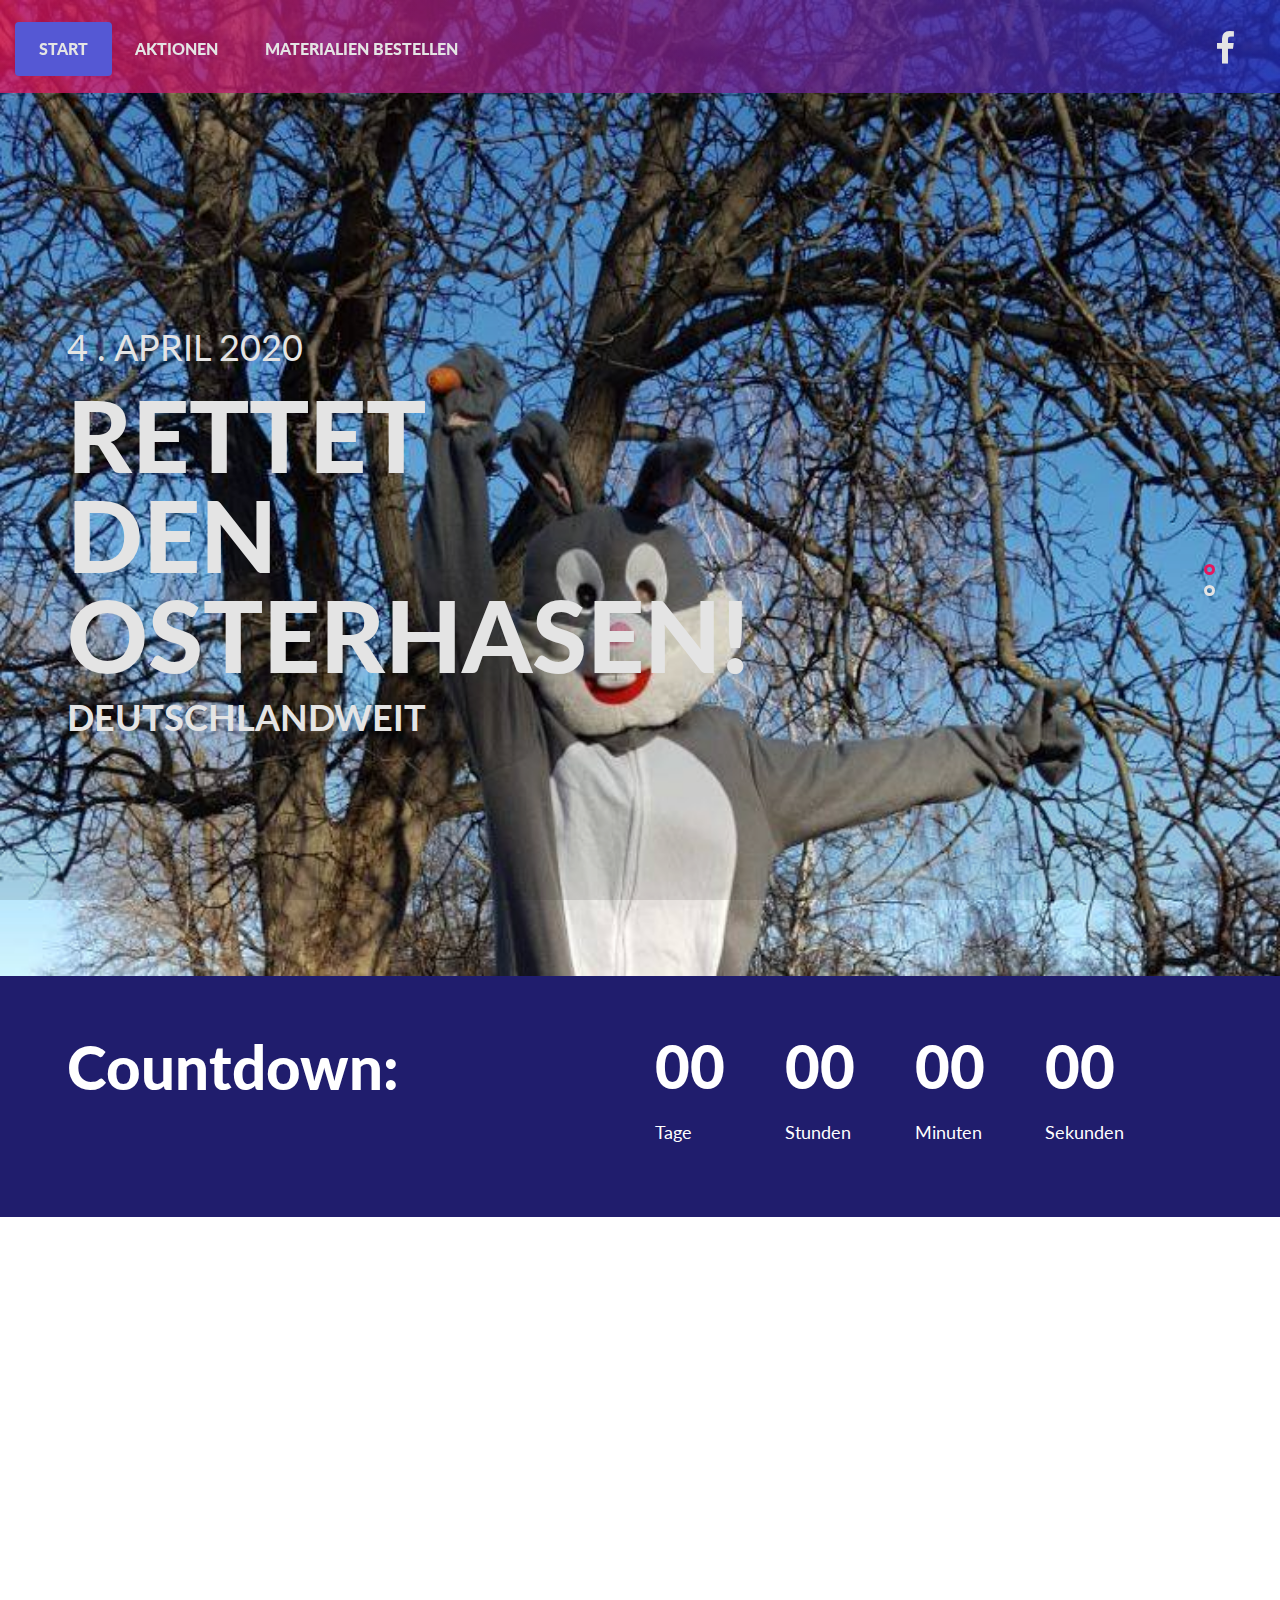
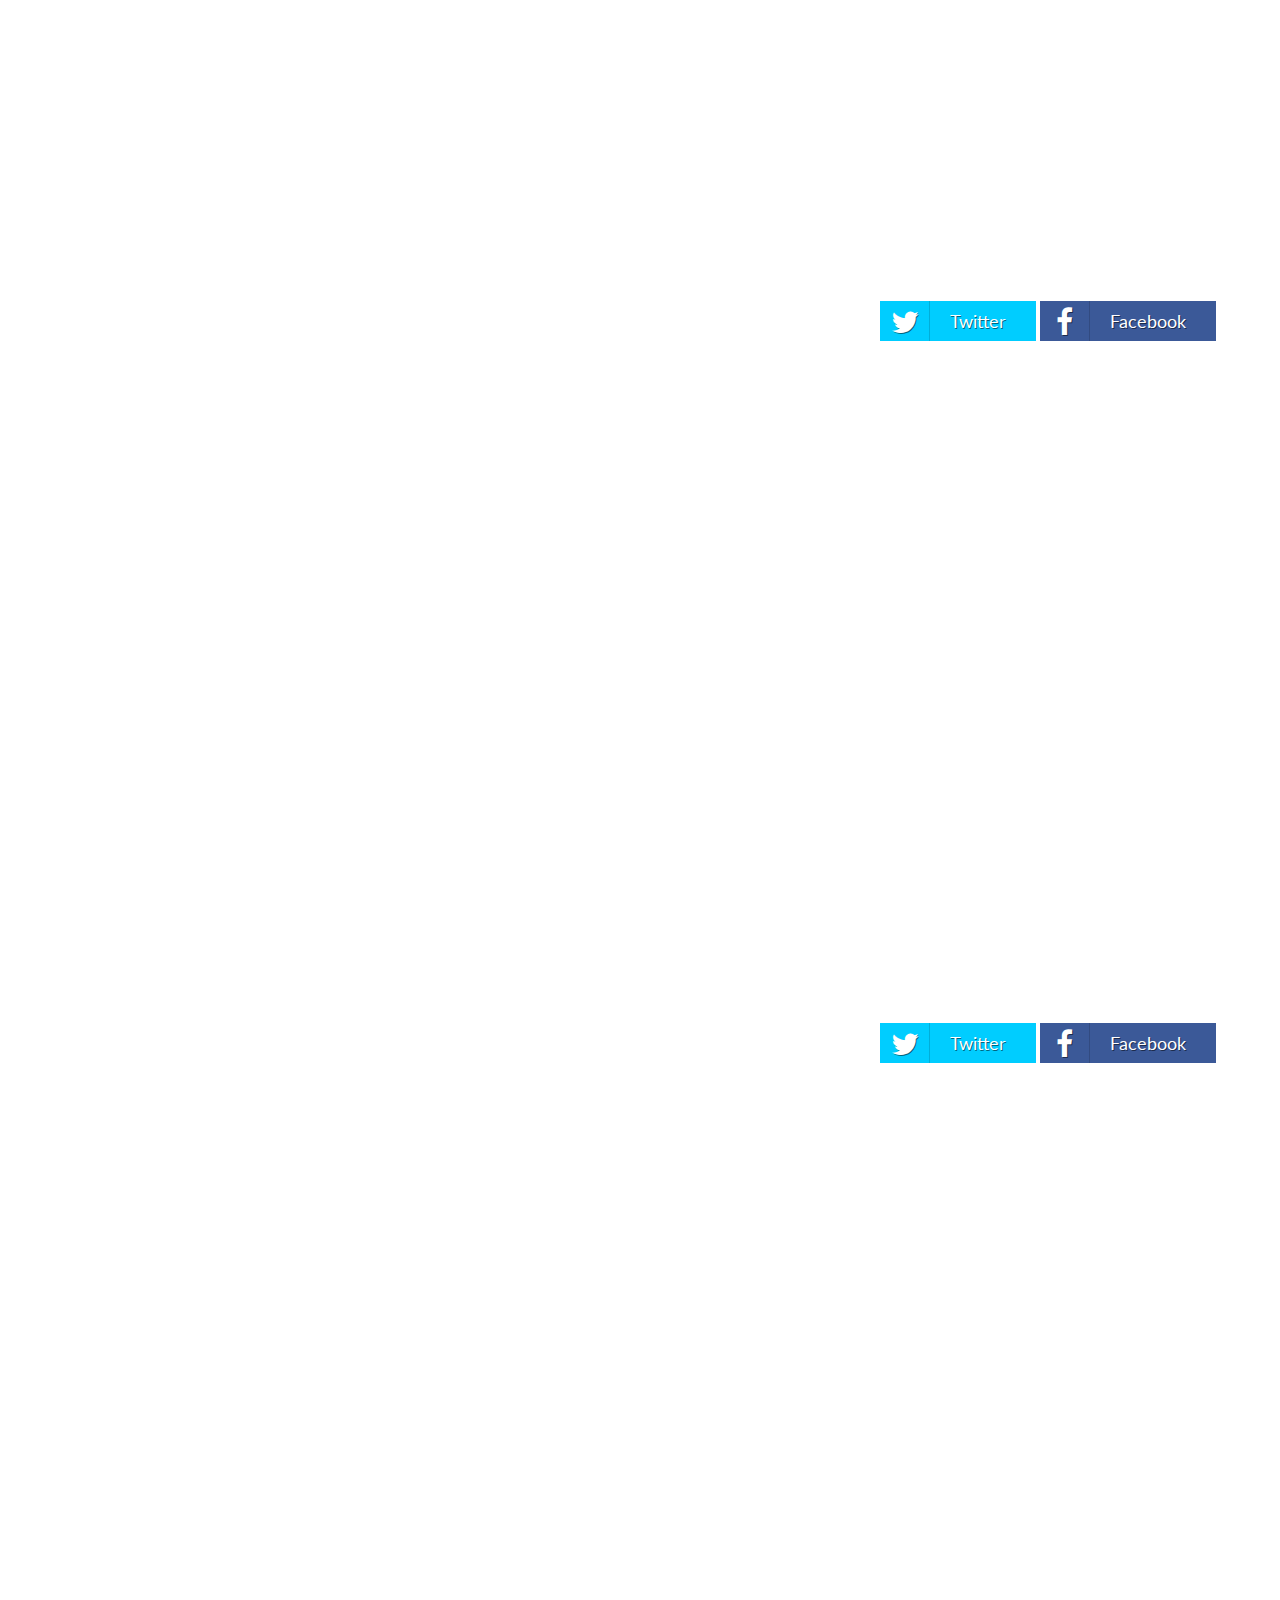
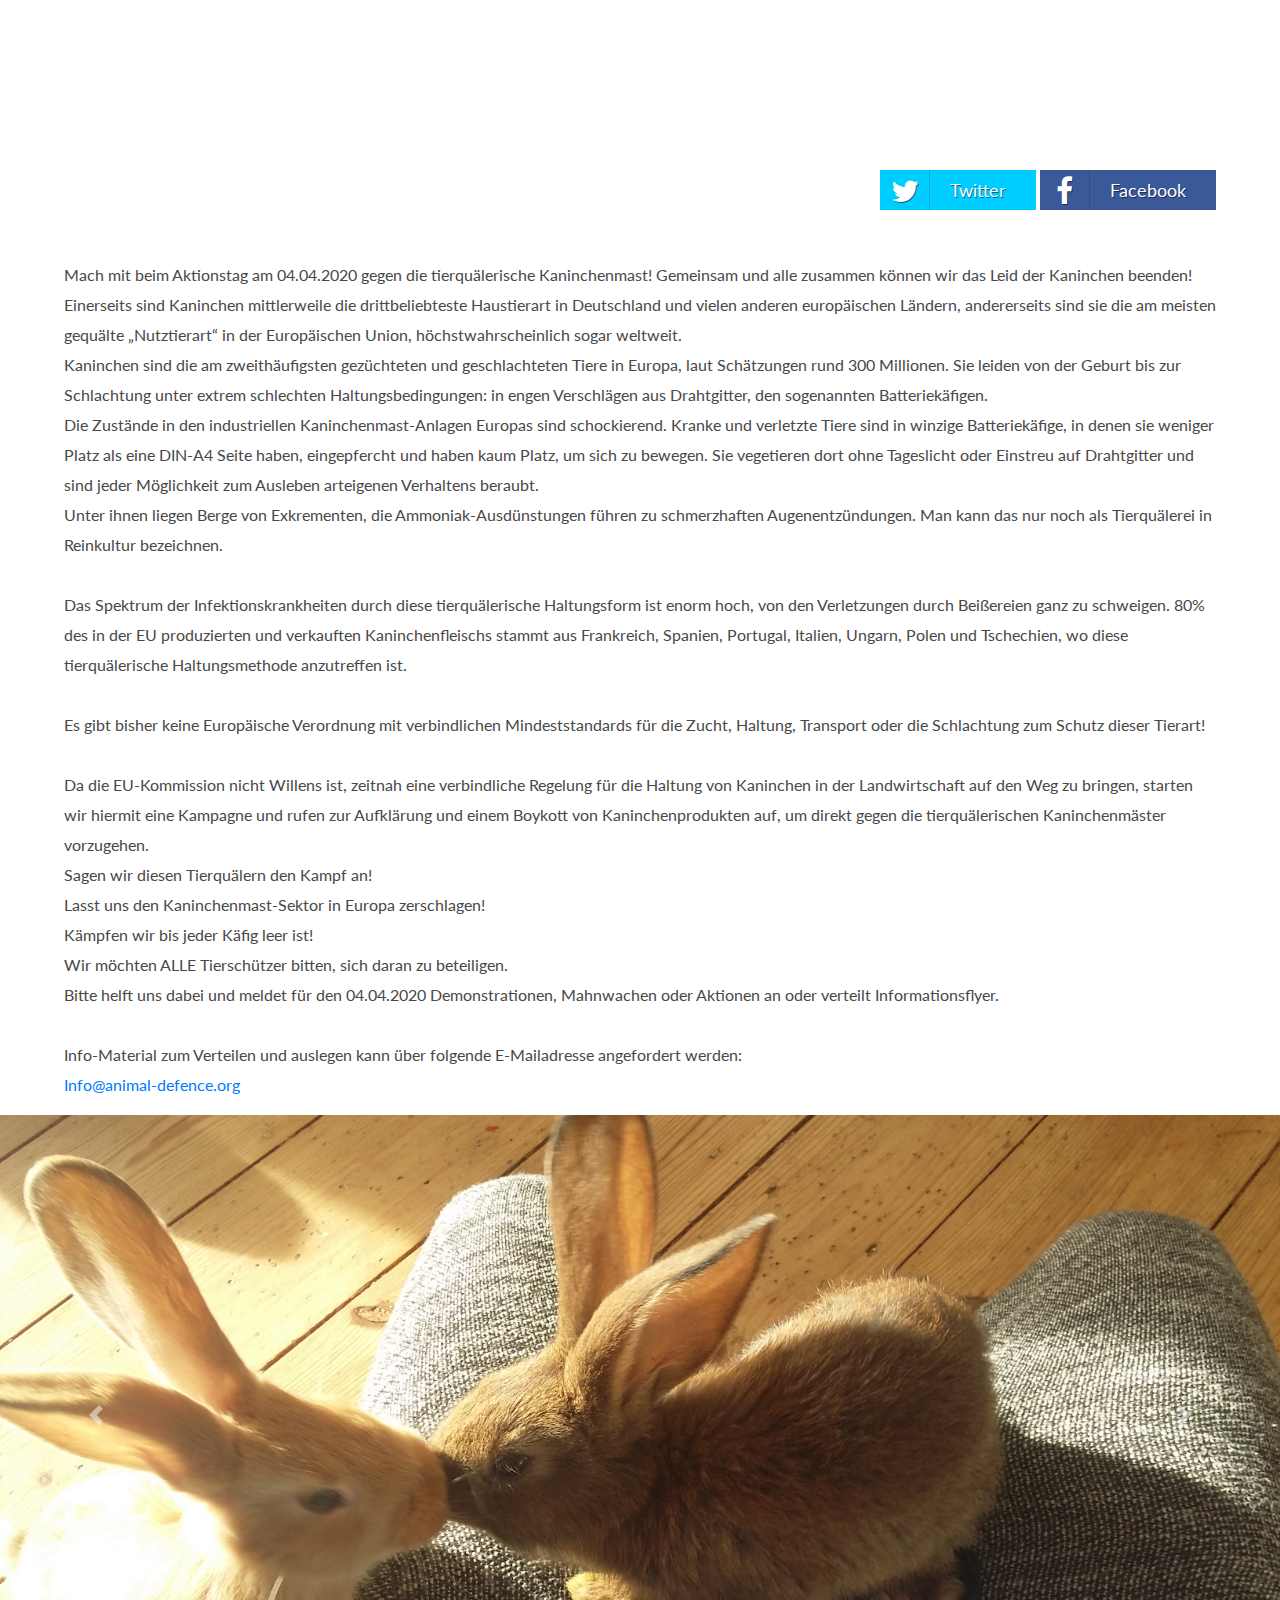
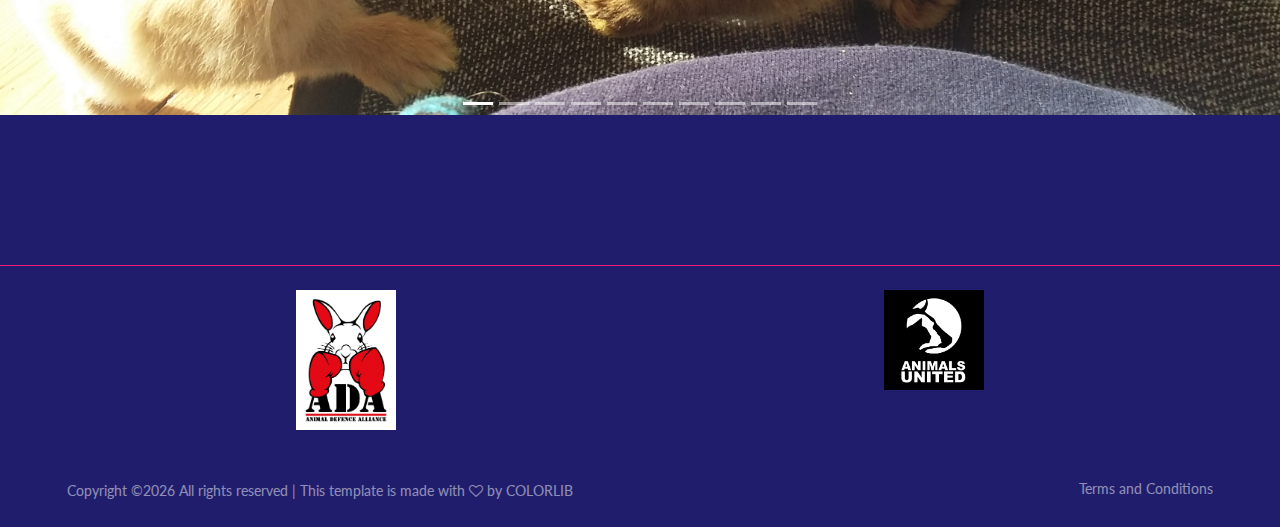
==== commit 9e6d9d59: "added twitter" ====
--- a/index.html
+++ b/index.html
@@ -166,18 +166,21 @@
     <section>
         <div class="embed-responsive embed-responsive-16by9" style="width:90%;margin:auto;margin-top:2%;text-align: center;"><iframe class="embed-responsive-item" width="709" height="399" src="https://www.youtube.com/embed/16Wpj8zx7N8" frameborder="0" allow="accelerometer; autoplay; encrypted-media; gyroscope; picture-in-picture" allowfullscreen></iframe></div>
         <div class="sharebtn">
+            <a href="https://twitter.com/intent/tweet?url=https%3A//youtu.be/16Wpj8zx7N8&text=Kaninchenmast%20-%20Die%20H%C3%B6lle%20der%20Kaninchen&via=YouTube&related=YouTube,YouTubeTrends,YTCreators" target="_blank" class="button twitter"><span><i class="fa fa-twitter" aria-hidden="true"></i></span><p>Twitter</p></a>
             <a href="https://www.facebook.com/dialog/share?app_id=87741124305&href=https%3A//www.youtube.com/watch%3Fv%3D16Wpj8zx7N8%26feature%3Demb_share&display=popup" target="_blank" class="button facebook"><span><i class="fa fa-facebook" aria-hidden="true"></i></span><p>Facebook</p></a>
         </div>
         <div class="embed-responsive embed-responsive-16by9" style="width:90%;margin:auto;margin-top:2%;text-align: center;"><iframe class="embed-responsive-item" width="709" height="399" src="https://www.youtube.com/embed/T0gcX__Y7rA" frameborder="0" allow="accelerometer; autoplay; encrypted-media; gyroscope; picture-in-picture" allowfullscreen></iframe></div>
         <div class="sharebtn">
+            <a href="https://twitter.com/intent/tweet?url=https%3A//youtu.be/T0gcX__Y7rA&text=Kaninchenmast%20-%20Das%20Leiden%20der%20Kaninchen%20in%20der%20EU&via=YouTube&related=YouTube,YouTubeTrends,YTCreators" target="_blank" class="button twitter"><span><i class="fa fa-twitter" aria-hidden="true"></i></span><p>Twitter</p></a>
             <a href="https://www.facebook.com/dialog/share?app_id=87741124305&href=https%3A//www.youtube.com/watch%3Fv%3DT0gcX__Y7rA%26feature%3Demb_share&display=popup" target="_blank" class="button facebook"><span><i class="fa fa-facebook" aria-hidden="true"></i></span><p>Facebook</p></a>
         </div>
         <div class="embed-responsive embed-responsive-16by9" style="width:90%;margin:auto;margin-top:2%;margin-bottom:2%;text-align: center;"><iframe class="embed-responsive-item" width="709" height="399" src="https://www.youtube.com/embed/_sU2hP6ybFk" frameborder="0" allow="accelerometer; autoplay; encrypted-media; gyroscope; picture-in-picture" allowfullscreen></iframe></div>
         <div class="sharebtn">
+            <a href="https://twitter.com/intent/tweet?url=https%3A//youtu.be/_sU2hP6ybFk&text=Kaninchenmast%20-%20Der%20einsame%20Tod&via=YouTube&related=YouTube,YouTubeTrends,YTCreators" target="_blank" class="button twitter"><span><i class="fa fa-twitter" aria-hidden="true"></i></span><p>Twitter</p></a>
             <a href="https://www.facebook.com/dialog/share?app_id=87741124305&href=https%3A//www.youtube.com/watch%3Fv%3D_sU2hP6ybFk%26feature%3Demb_share&display=popup" target="_blank" class="button facebook"><span><i class="fa fa-facebook" aria-hidden="true"></i></span><p>Facebook</p></a>
         </div>
     </section>
-
+    <div></div>
     <div class="middletext">
         <p class="long-text">
             Mach mit beim Aktionstag  am 04.04.2020 gegen die tierquälerische Kaninchenmast! Gemeinsam und alle zusammen können wir das Leid der Kaninchen beenden!<br>
--- a/css/style.css
+++ b/css/style.css
@@ -63,6 +63,12 @@
    text-align: center;
 
   }
+
+  .button.twitter {
+	  background-color: #00cdff;
+	  text-align: center;
+  }
+
   
 .tales {
 	width: 100%;
@@ -78,8 +84,10 @@
 }
 
 .middletext{
+	padding-top: 100px;
 	width: 90%;
 	margin: auto;
+	display: block;
 }
 
 html,
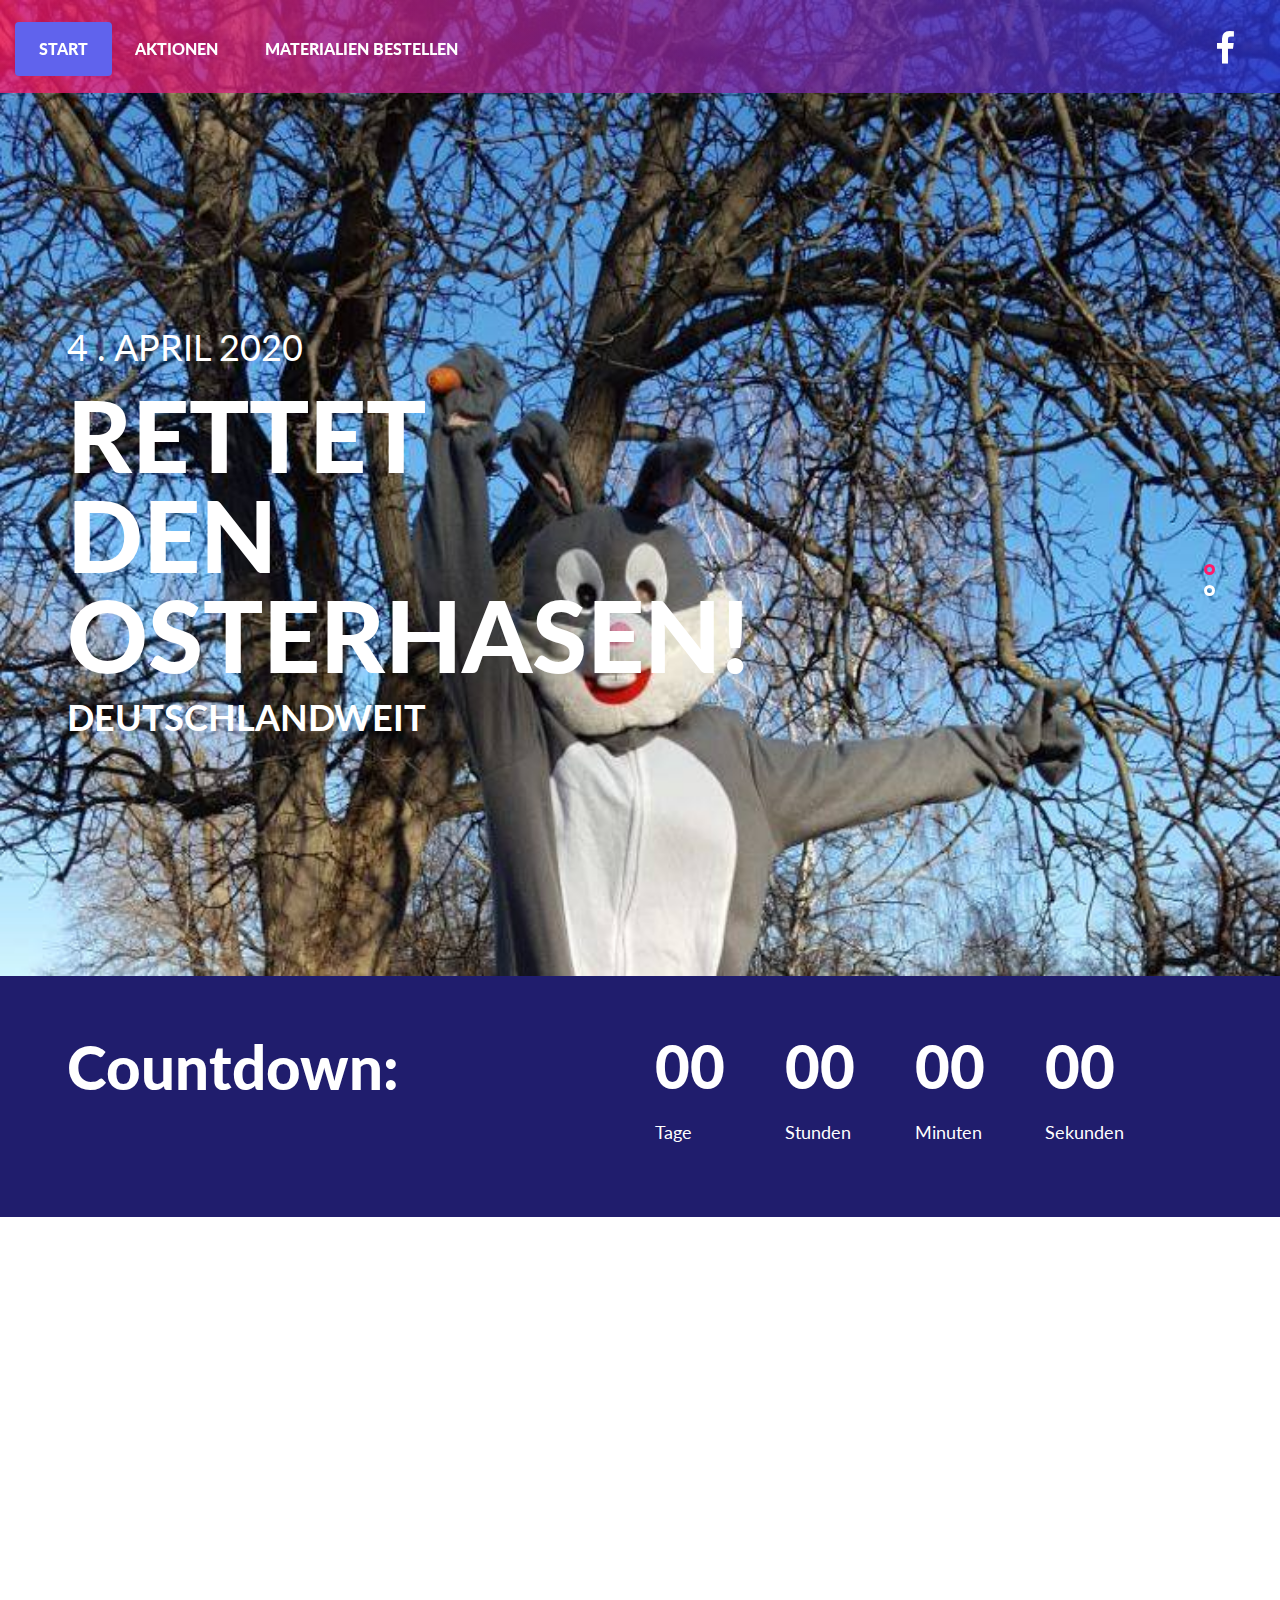
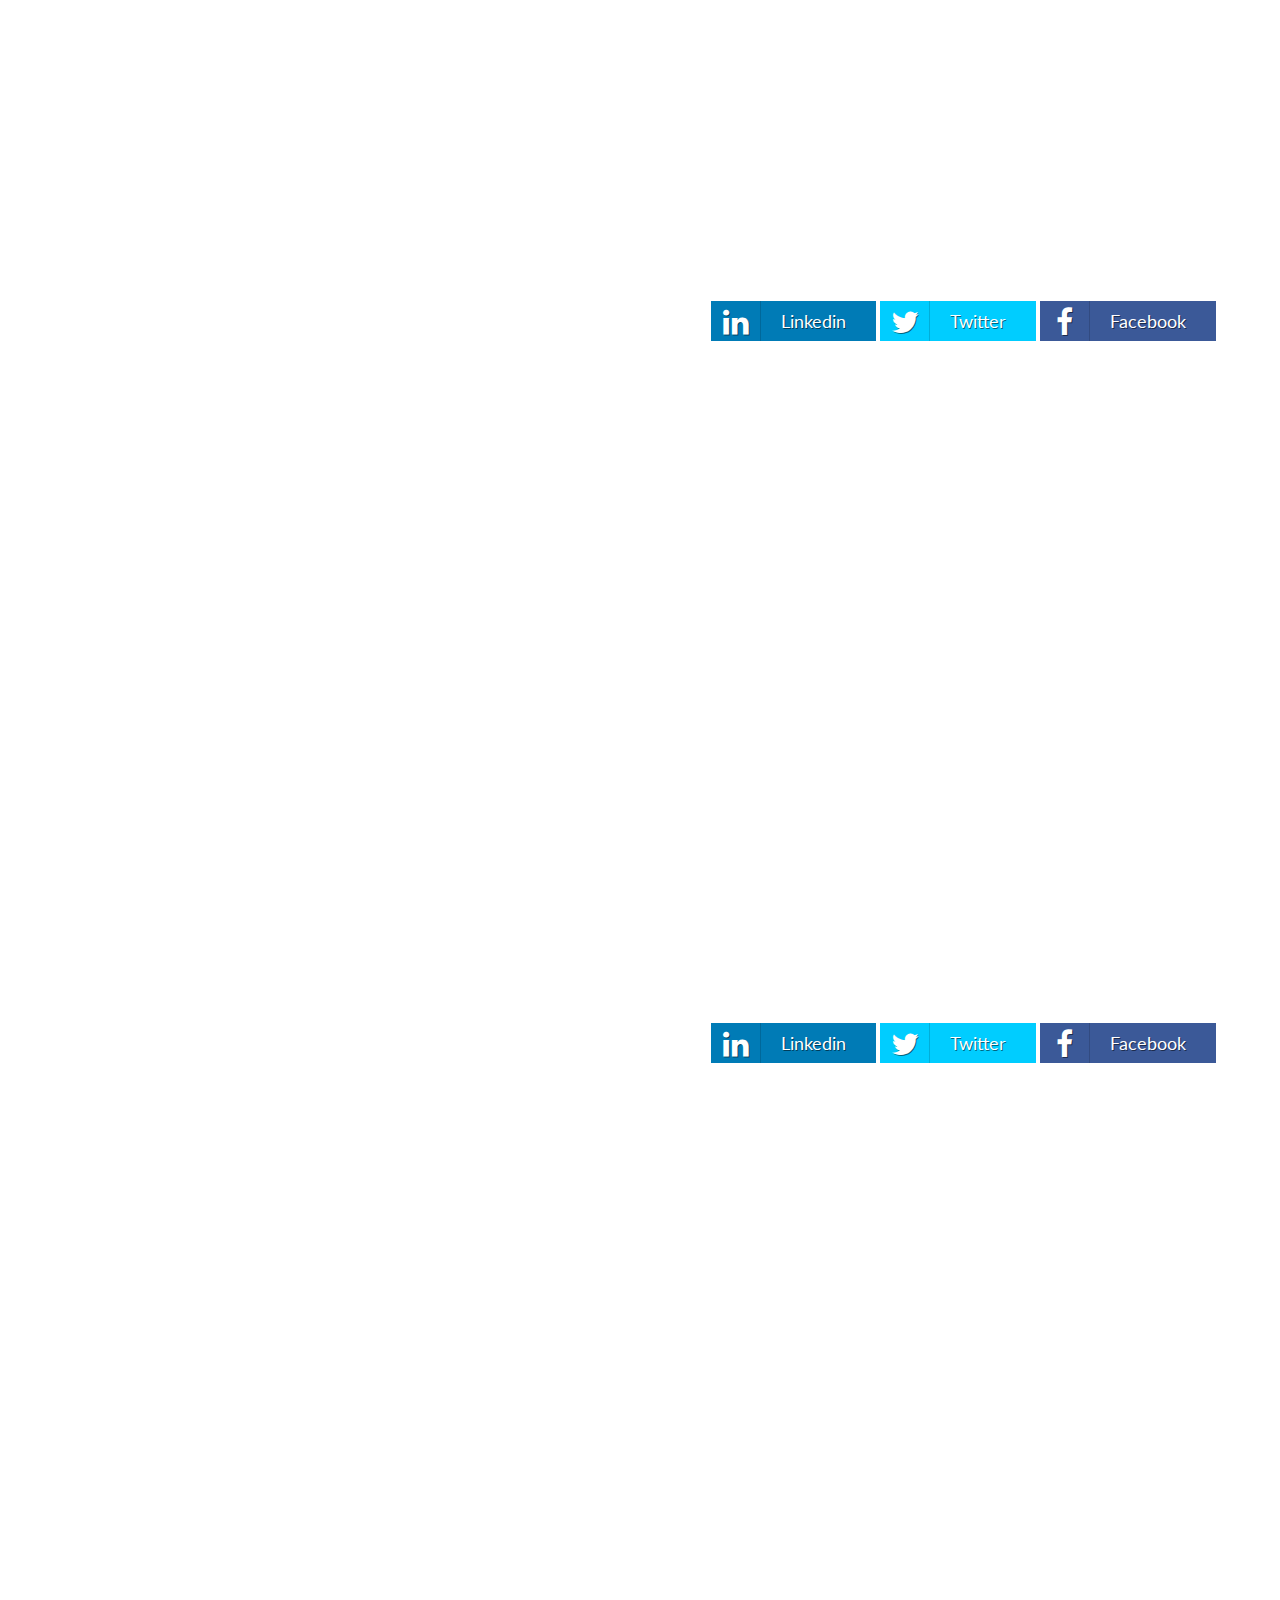
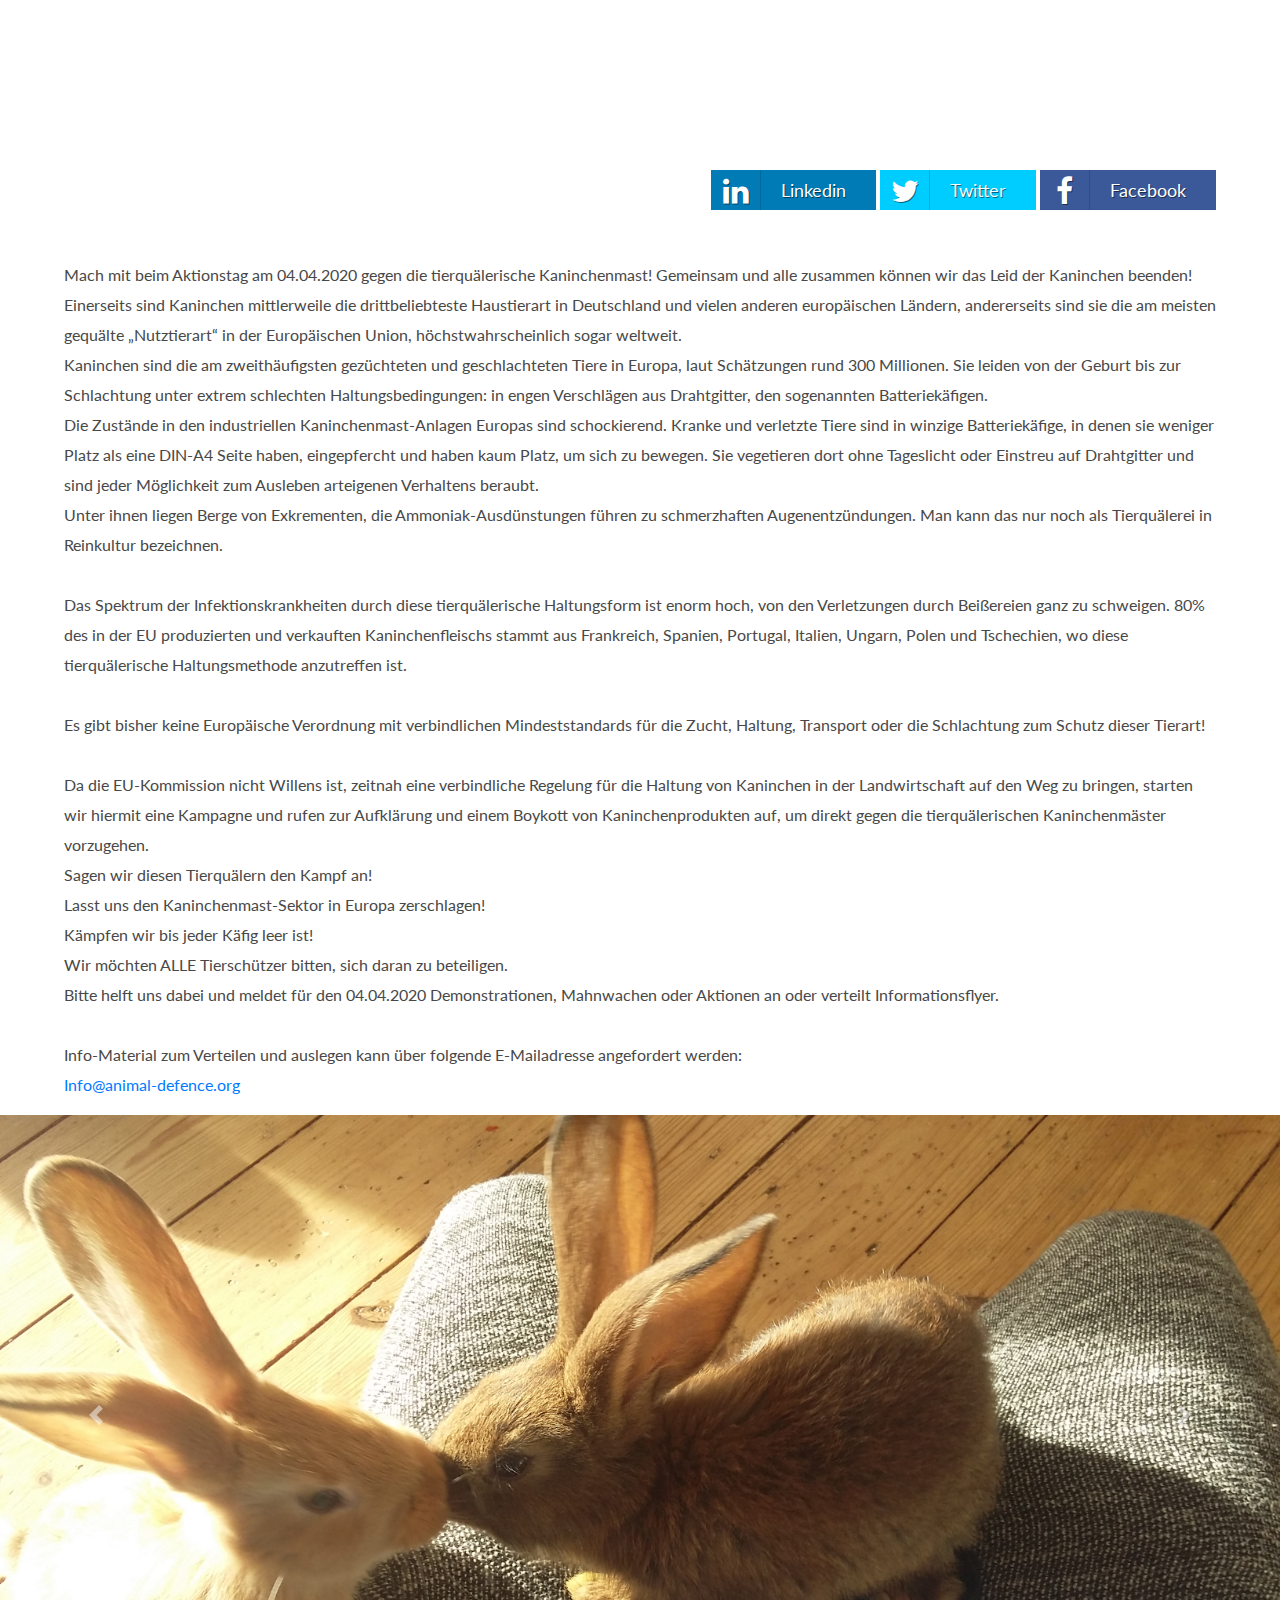
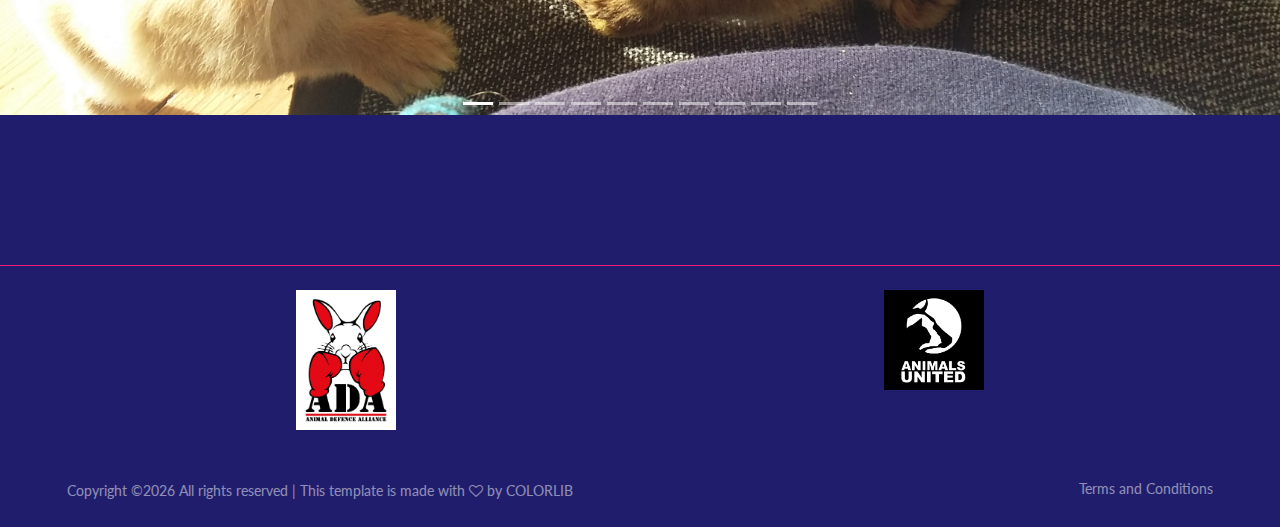
==== commit 67c5a471: "added linkedin" ====
--- a/index.html
+++ b/index.html
@@ -166,16 +166,19 @@
     <section>
         <div class="embed-responsive embed-responsive-16by9" style="width:90%;margin:auto;margin-top:2%;text-align: center;"><iframe class="embed-responsive-item" width="709" height="399" src="https://www.youtube.com/embed/16Wpj8zx7N8" frameborder="0" allow="accelerometer; autoplay; encrypted-media; gyroscope; picture-in-picture" allowfullscreen></iframe></div>
         <div class="sharebtn">
+            <a href="https://www.linkedin.com/sharing/share-offsite/?url=https%3A%2F%2Fwww.youtube.com%2Fwatch%3Fv%3D16Wpj8zx7N8%26feature%3Dshare" target="_blank" class="button linkedin"><span><i class="fa fa-linkedin" aria-hidden="true"></i></span><p>Linkedin</p></a>
             <a href="https://twitter.com/intent/tweet?url=https%3A//youtu.be/16Wpj8zx7N8&text=Kaninchenmast%20-%20Die%20H%C3%B6lle%20der%20Kaninchen&via=YouTube&related=YouTube,YouTubeTrends,YTCreators" target="_blank" class="button twitter"><span><i class="fa fa-twitter" aria-hidden="true"></i></span><p>Twitter</p></a>
             <a href="https://www.facebook.com/dialog/share?app_id=87741124305&href=https%3A//www.youtube.com/watch%3Fv%3D16Wpj8zx7N8%26feature%3Demb_share&display=popup" target="_blank" class="button facebook"><span><i class="fa fa-facebook" aria-hidden="true"></i></span><p>Facebook</p></a>
         </div>
         <div class="embed-responsive embed-responsive-16by9" style="width:90%;margin:auto;margin-top:2%;text-align: center;"><iframe class="embed-responsive-item" width="709" height="399" src="https://www.youtube.com/embed/T0gcX__Y7rA" frameborder="0" allow="accelerometer; autoplay; encrypted-media; gyroscope; picture-in-picture" allowfullscreen></iframe></div>
         <div class="sharebtn">
+            <a href="https://www.linkedin.com/sharing/share-offsite/?url=https%3A%2F%2Fwww.youtube.com%2Fwatch%3Fv%3DT0gcX__Y7rA%26feature%3Dshare" target="_blank" class="button linkedin"><span><i class="fa fa-linkedin" aria-hidden="true"></i></span><p>Linkedin</p></a>
             <a href="https://twitter.com/intent/tweet?url=https%3A//youtu.be/T0gcX__Y7rA&text=Kaninchenmast%20-%20Das%20Leiden%20der%20Kaninchen%20in%20der%20EU&via=YouTube&related=YouTube,YouTubeTrends,YTCreators" target="_blank" class="button twitter"><span><i class="fa fa-twitter" aria-hidden="true"></i></span><p>Twitter</p></a>
             <a href="https://www.facebook.com/dialog/share?app_id=87741124305&href=https%3A//www.youtube.com/watch%3Fv%3DT0gcX__Y7rA%26feature%3Demb_share&display=popup" target="_blank" class="button facebook"><span><i class="fa fa-facebook" aria-hidden="true"></i></span><p>Facebook</p></a>
         </div>
         <div class="embed-responsive embed-responsive-16by9" style="width:90%;margin:auto;margin-top:2%;margin-bottom:2%;text-align: center;"><iframe class="embed-responsive-item" width="709" height="399" src="https://www.youtube.com/embed/_sU2hP6ybFk" frameborder="0" allow="accelerometer; autoplay; encrypted-media; gyroscope; picture-in-picture" allowfullscreen></iframe></div>
         <div class="sharebtn">
+            <a href="https://www.linkedin.com/sharing/share-offsite/?url=https%3A%2F%2Fwww.youtube.com%2Fwatch%3Fv%3D_sU2hP6ybFk%26feature%3Dshare" target="_blank" class="button linkedin"><span><i class="fa fa-linkedin" aria-hidden="true"></i></span><p>Linkedin</p></a>
             <a href="https://twitter.com/intent/tweet?url=https%3A//youtu.be/_sU2hP6ybFk&text=Kaninchenmast%20-%20Der%20einsame%20Tod&via=YouTube&related=YouTube,YouTubeTrends,YTCreators" target="_blank" class="button twitter"><span><i class="fa fa-twitter" aria-hidden="true"></i></span><p>Twitter</p></a>
             <a href="https://www.facebook.com/dialog/share?app_id=87741124305&href=https%3A//www.youtube.com/watch%3Fv%3D_sU2hP6ybFk%26feature%3Demb_share&display=popup" target="_blank" class="button facebook"><span><i class="fa fa-facebook" aria-hidden="true"></i></span><p>Facebook</p></a>
         </div>
--- a/css/style.css
+++ b/css/style.css
@@ -69,6 +69,11 @@
 	  text-align: center;
   }
 
+  .button.linkedin {
+	background-color: #007bb6;
+	text-align: center;
+}
+
   
 .tales {
 	width: 100%;
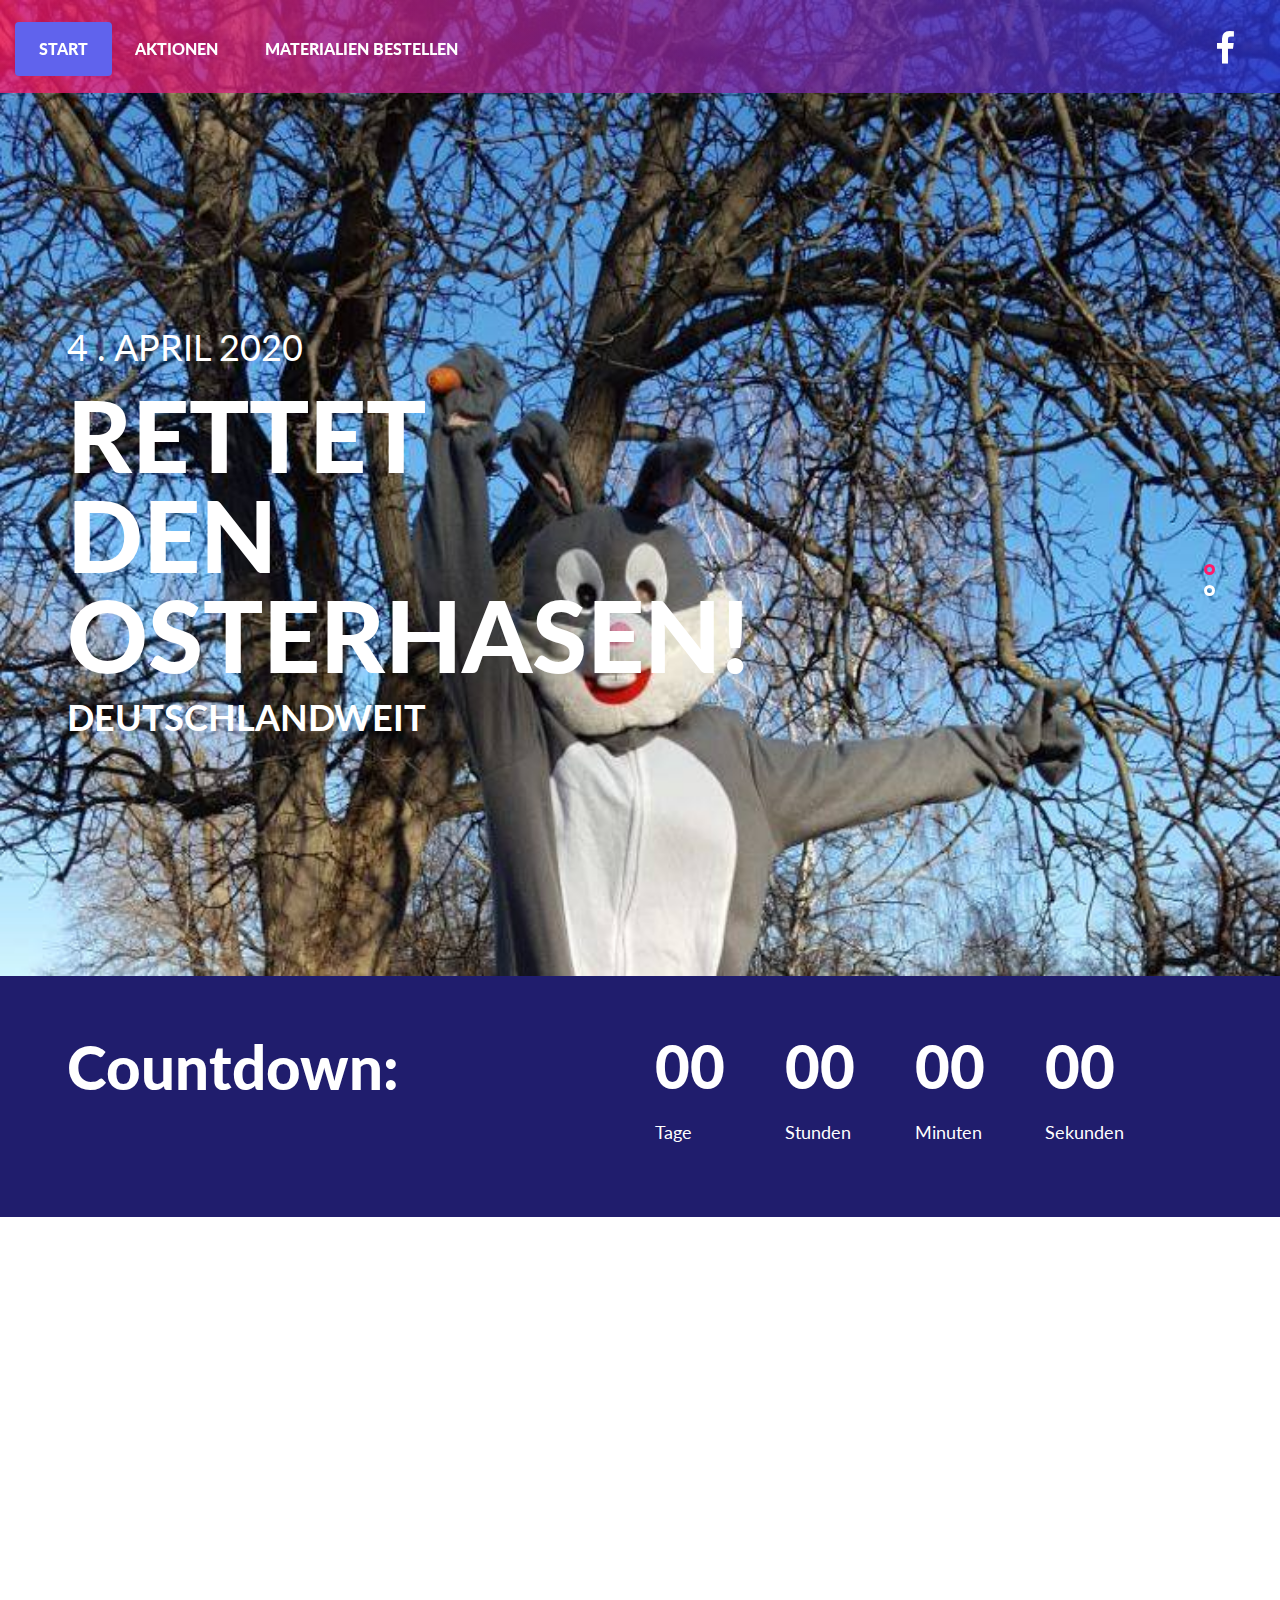
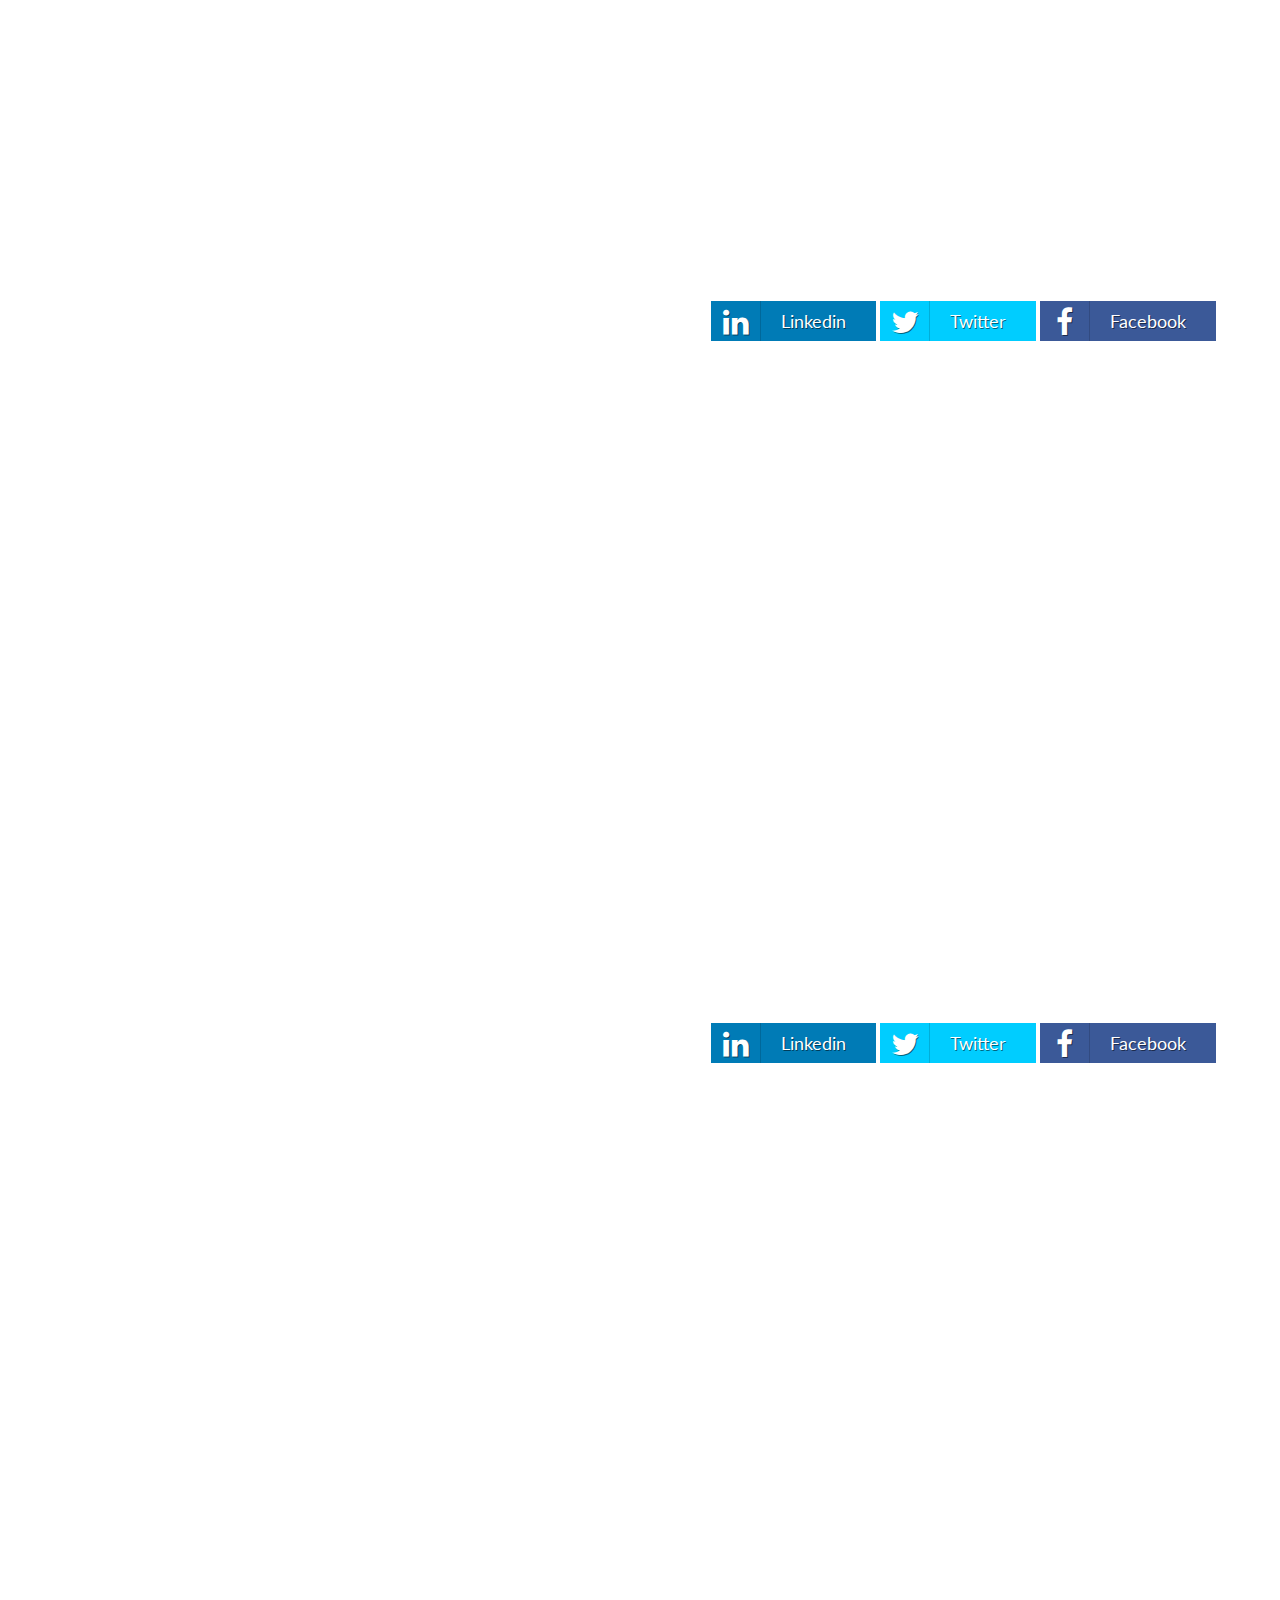
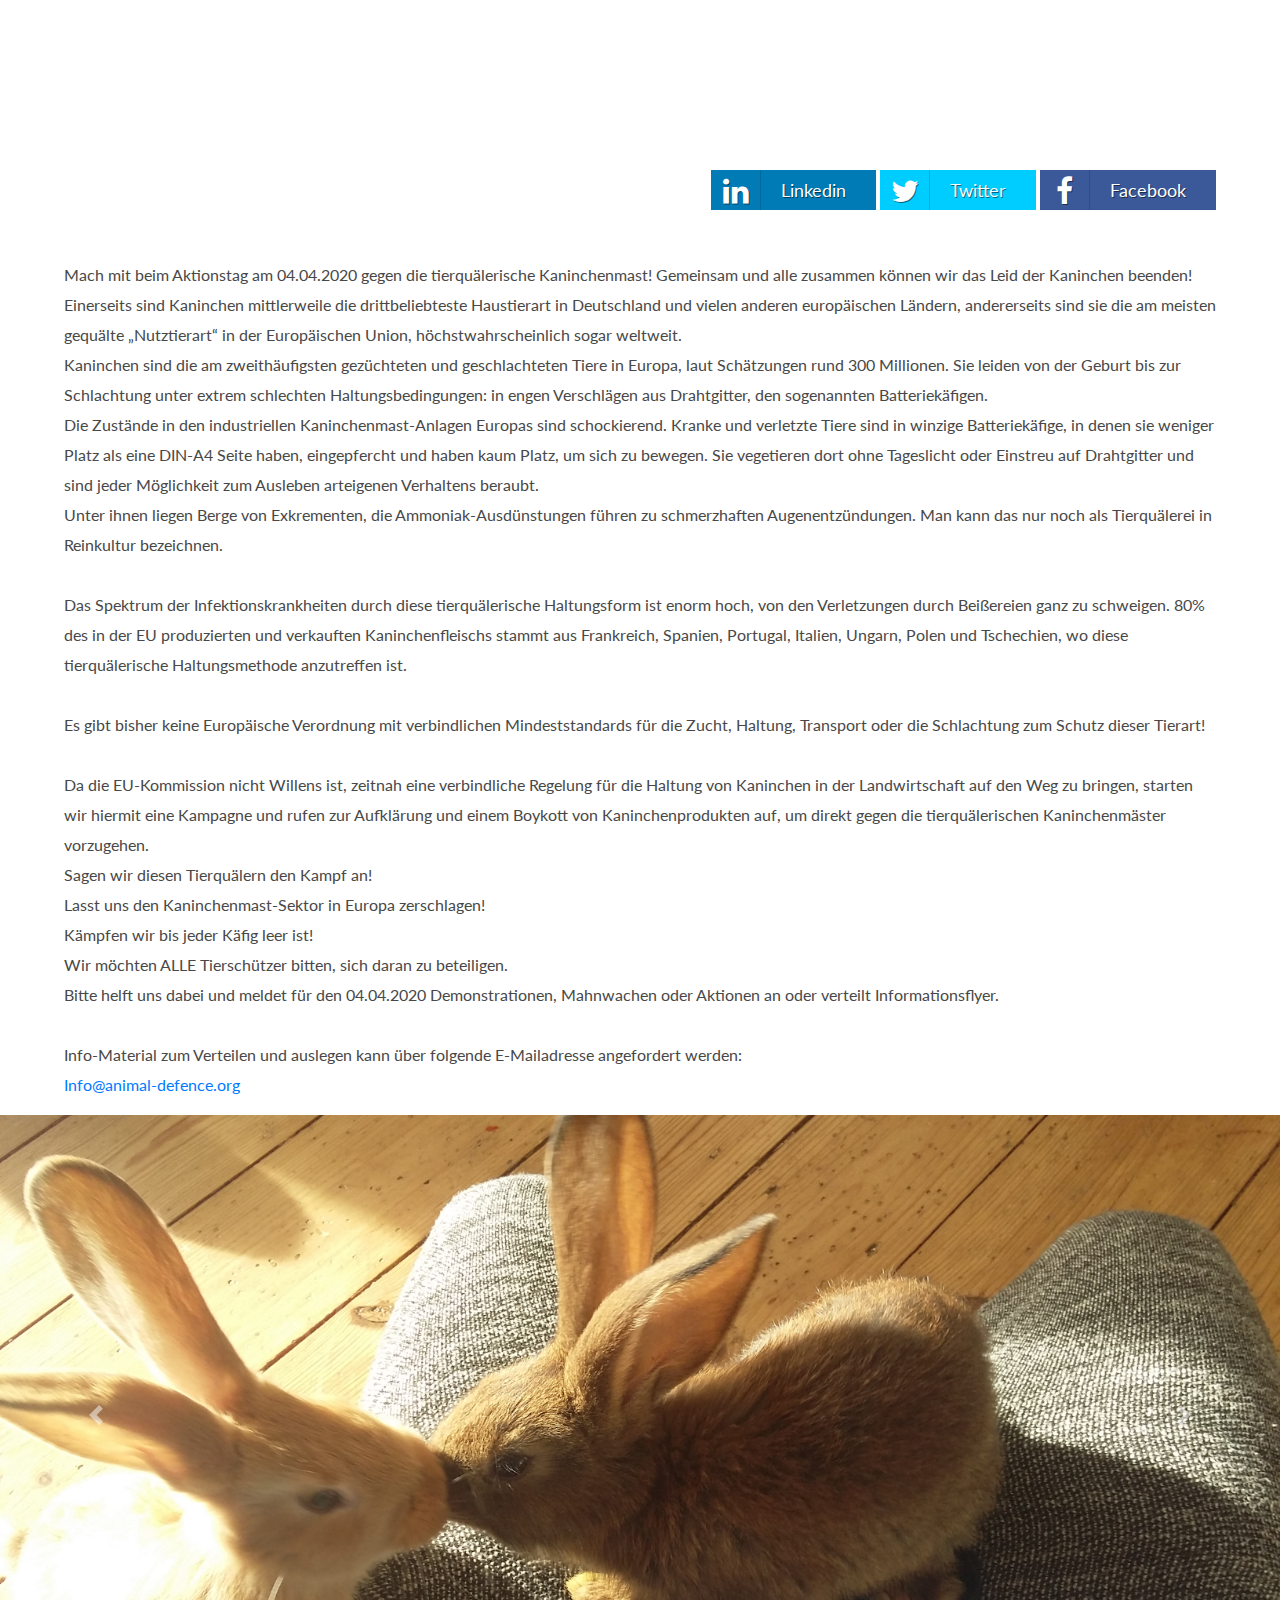
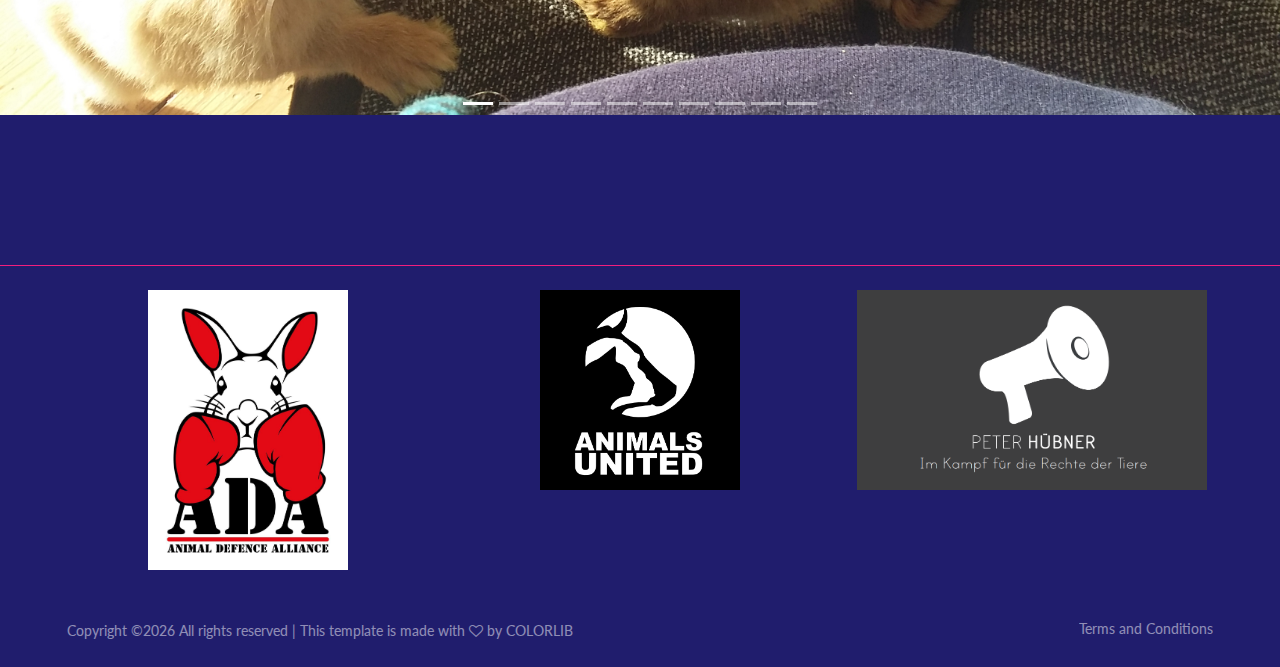
==== commit 8bd68ad2: "added peter supportgroup" ====
--- a/index.html
+++ b/index.html
@@ -479,14 +479,19 @@
             <div class="container">
                 <div class="row" >
                     <!-- <div class="col-lg-12"> -->
-                        <span class="col-lg-6" style="text-align: center;">
+                        <span class="col-lg-4" style="text-align: center;">
                             <a href="https://www.animal-defence.org/">
-                                <img width="100" src="./img/supportgroup/ada.jpg">
+                                <img width="200" src="./img/supportgroup/ada.jpg">
                             </a>
                         </span>
-                        <span class="col-lg-6" style="text-align: center;">
+                        <span class="col-lg-4" style="text-align: center;">
                             <a href="https://www.animalsunited.de/">
-                                <img width="100" height="100" src="./img/supportgroup/animalsunited.png">
+                                <img width="200" height="200" src="./img/supportgroup/animalsunited.png">
+                            </a>
+                        </span>
+                        <span class="col-lg-4" style="text-align: center;">
+                            <a href="https://www.facebook.com/fuertierrechte/">
+                                <img width="350" height="200" src="./img/supportgroup/peter.png">
                             </a>
                         </span>
                     <!-- </div> -->
--- a/css/style.css
+++ b/css/style.css
@@ -4,6 +4,10 @@
   Version: 1.0
  ------------------------------------
  ====================================*/
+#material-bg , #aktionen-bg{
+	background-size: contain;
+    background-repeat: repeat;
+}
 
 
 /*----------------------------------------*/
@@ -1021,7 +1025,7 @@
 }
 
 .hero-text h2 {
-	color: #fff;
+	color: dodgerblue;
 	font-size: 60px;
 	font-weight: 900;
 }
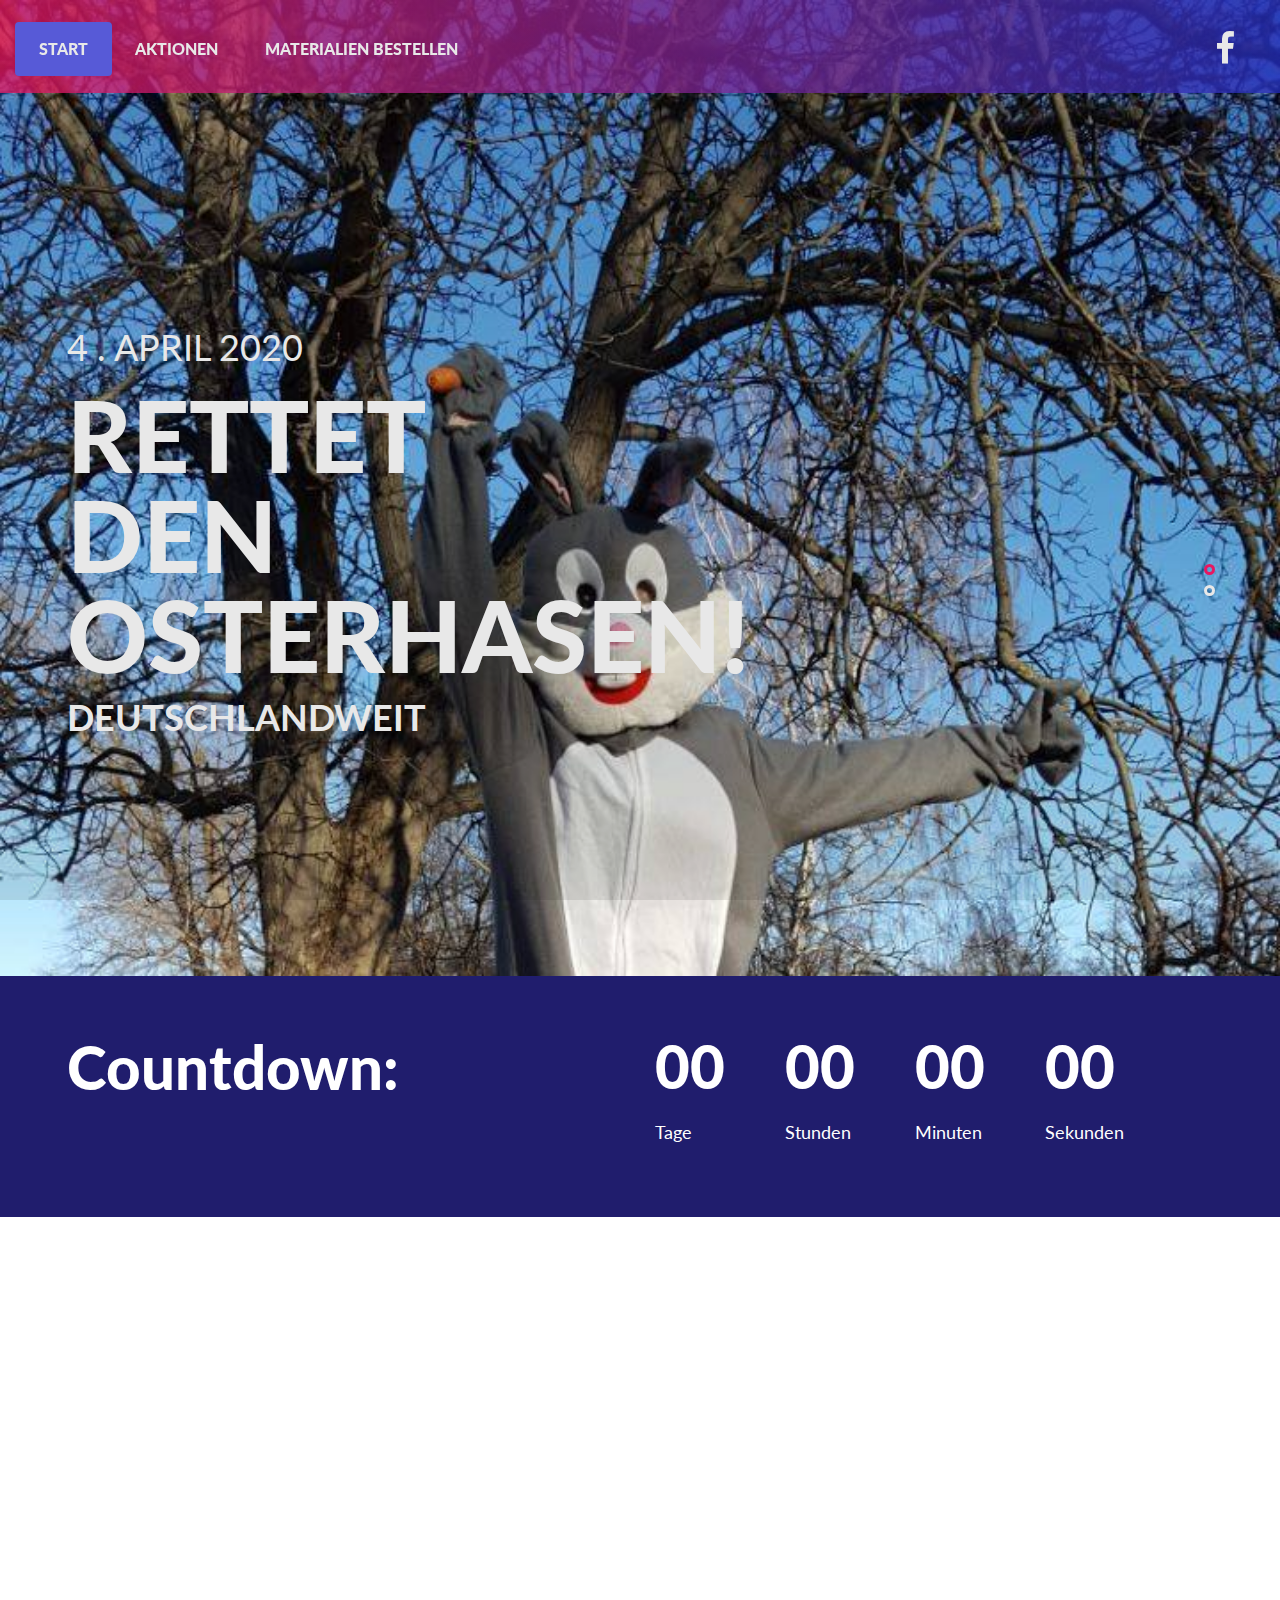
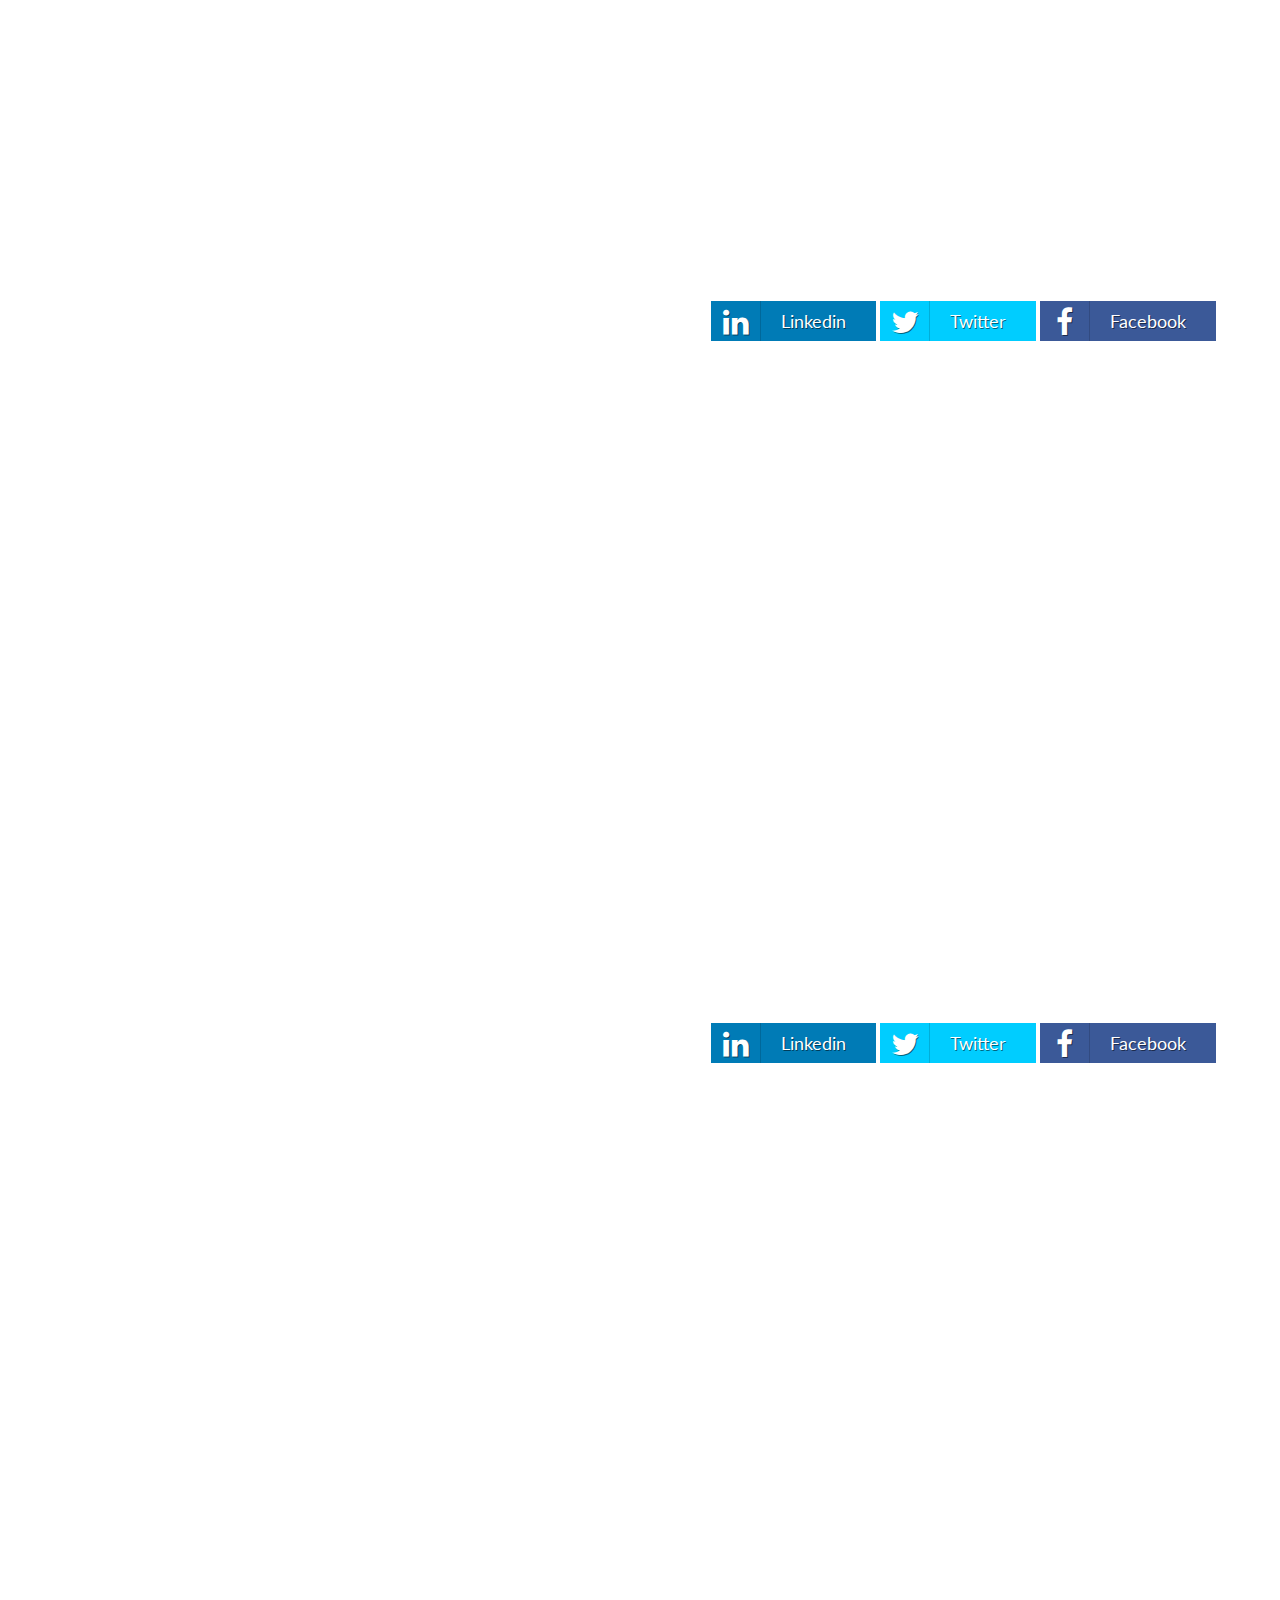
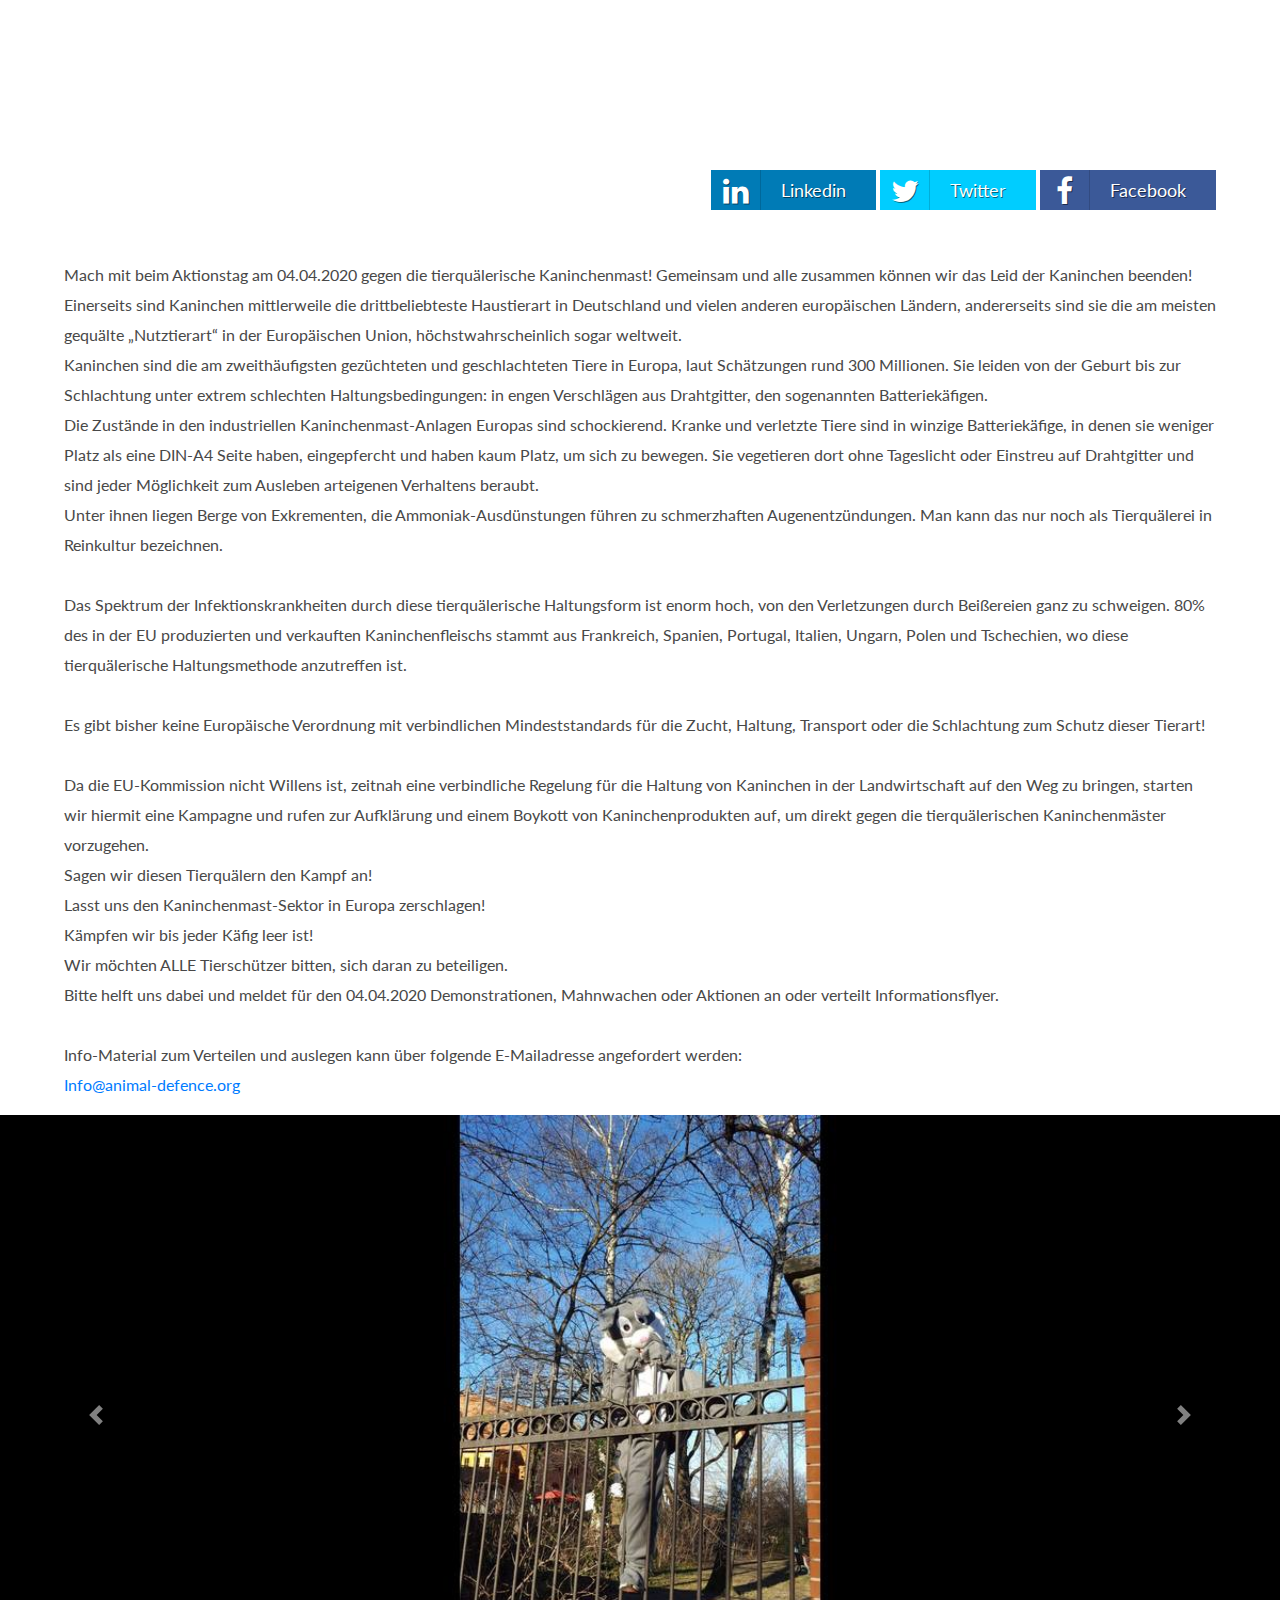
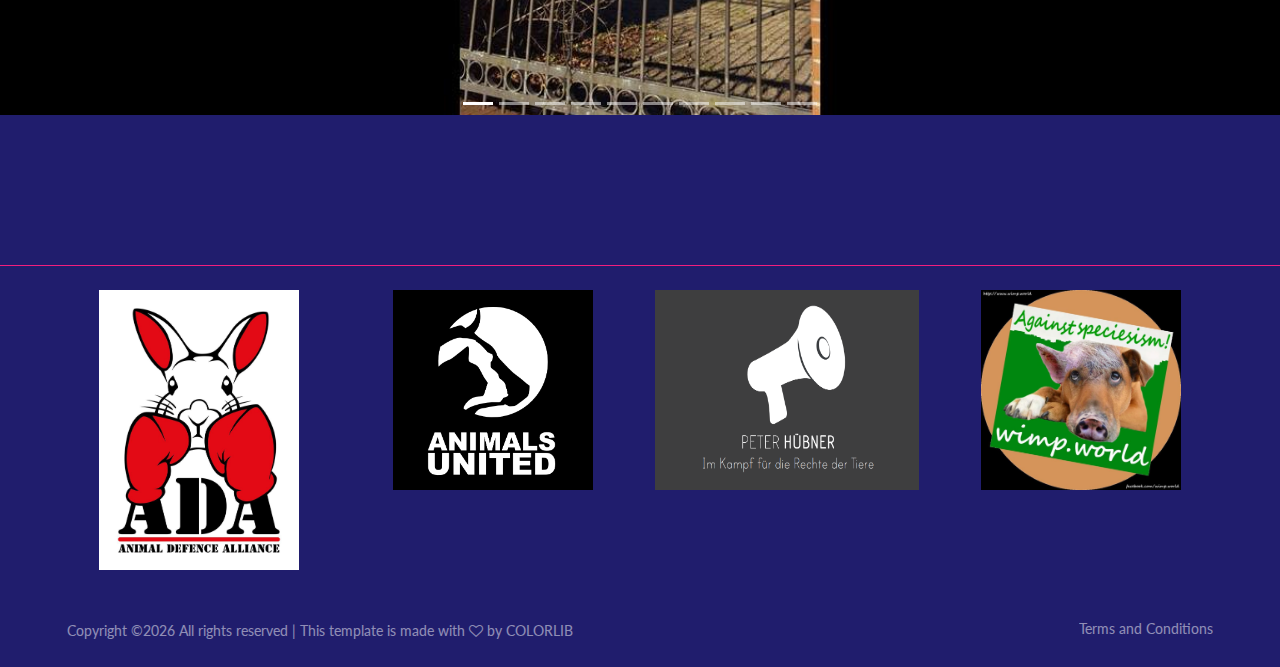
==== commit 2766d3d6: "added wimp" ====
--- a/index.html
+++ b/index.html
@@ -479,21 +479,27 @@
             <div class="container">
                 <div class="row" >
                     <!-- <div class="col-lg-12"> -->
-                        <span class="col-lg-4" style="text-align: center;">
+                        <span class="col-lg-3" style="text-align: center;">
                             <a href="https://www.animal-defence.org/">
                                 <img width="200" src="./img/supportgroup/ada.jpg">
                             </a>
                         </span>
-                        <span class="col-lg-4" style="text-align: center;">
+                        <span class="col-lg-3" style="text-align: center;">
                             <a href="https://www.animalsunited.de/">
                                 <img width="200" height="200" src="./img/supportgroup/animalsunited.png">
                             </a>
                         </span>
-                        <span class="col-lg-4" style="text-align: center;">
+                        <span class="col-lg-3" style="text-align: center;">
                             <a href="https://www.facebook.com/fuertierrechte/">
                                 <img width="350" height="200" src="./img/supportgroup/peter.png">
                             </a>
                         </span>
+                        <span class="col-lg-3" style="text-align: center;">
+                            <a href="https://www.facebook.com/wimp.world/">
+                                <img width="200" height="200" src="./img/supportgroup/wimp.png">
+                            </a>
+                        </span>
+                        
                     <!-- </div> -->
                 </div>
                 <br>
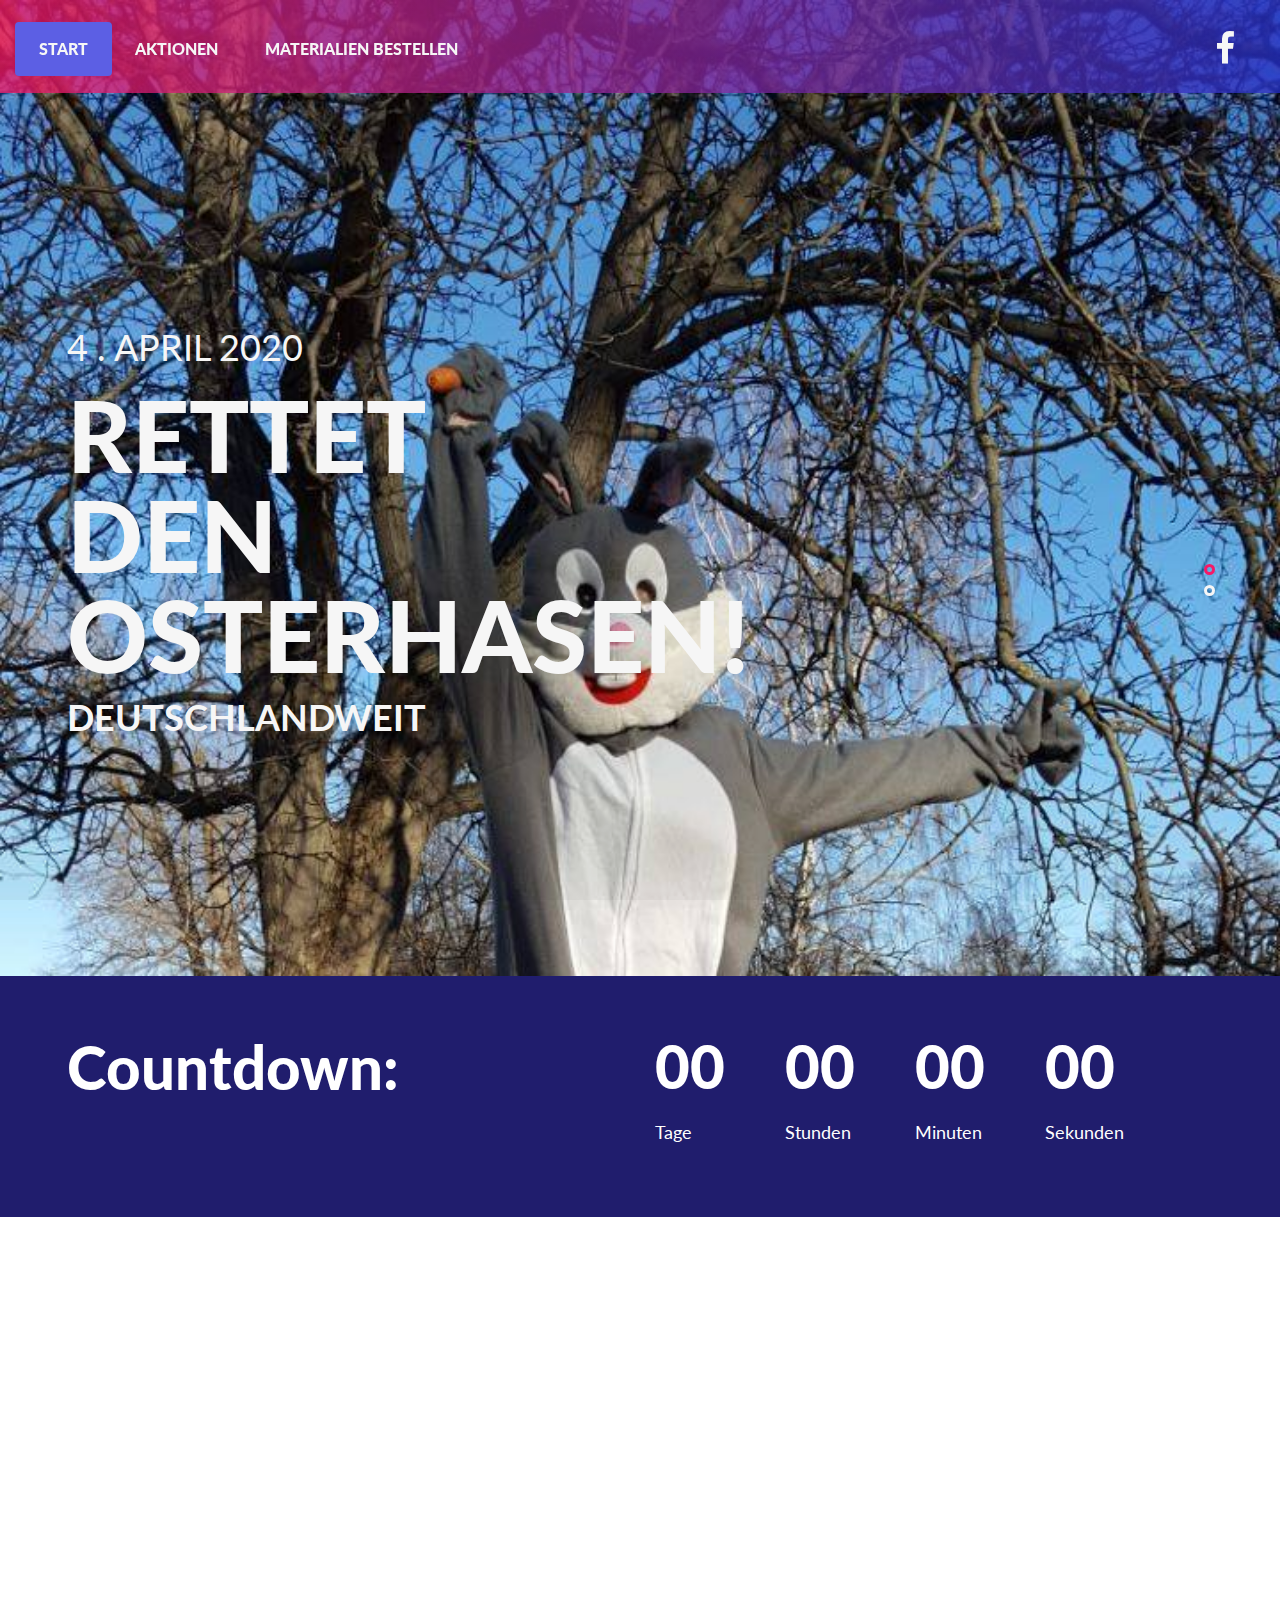
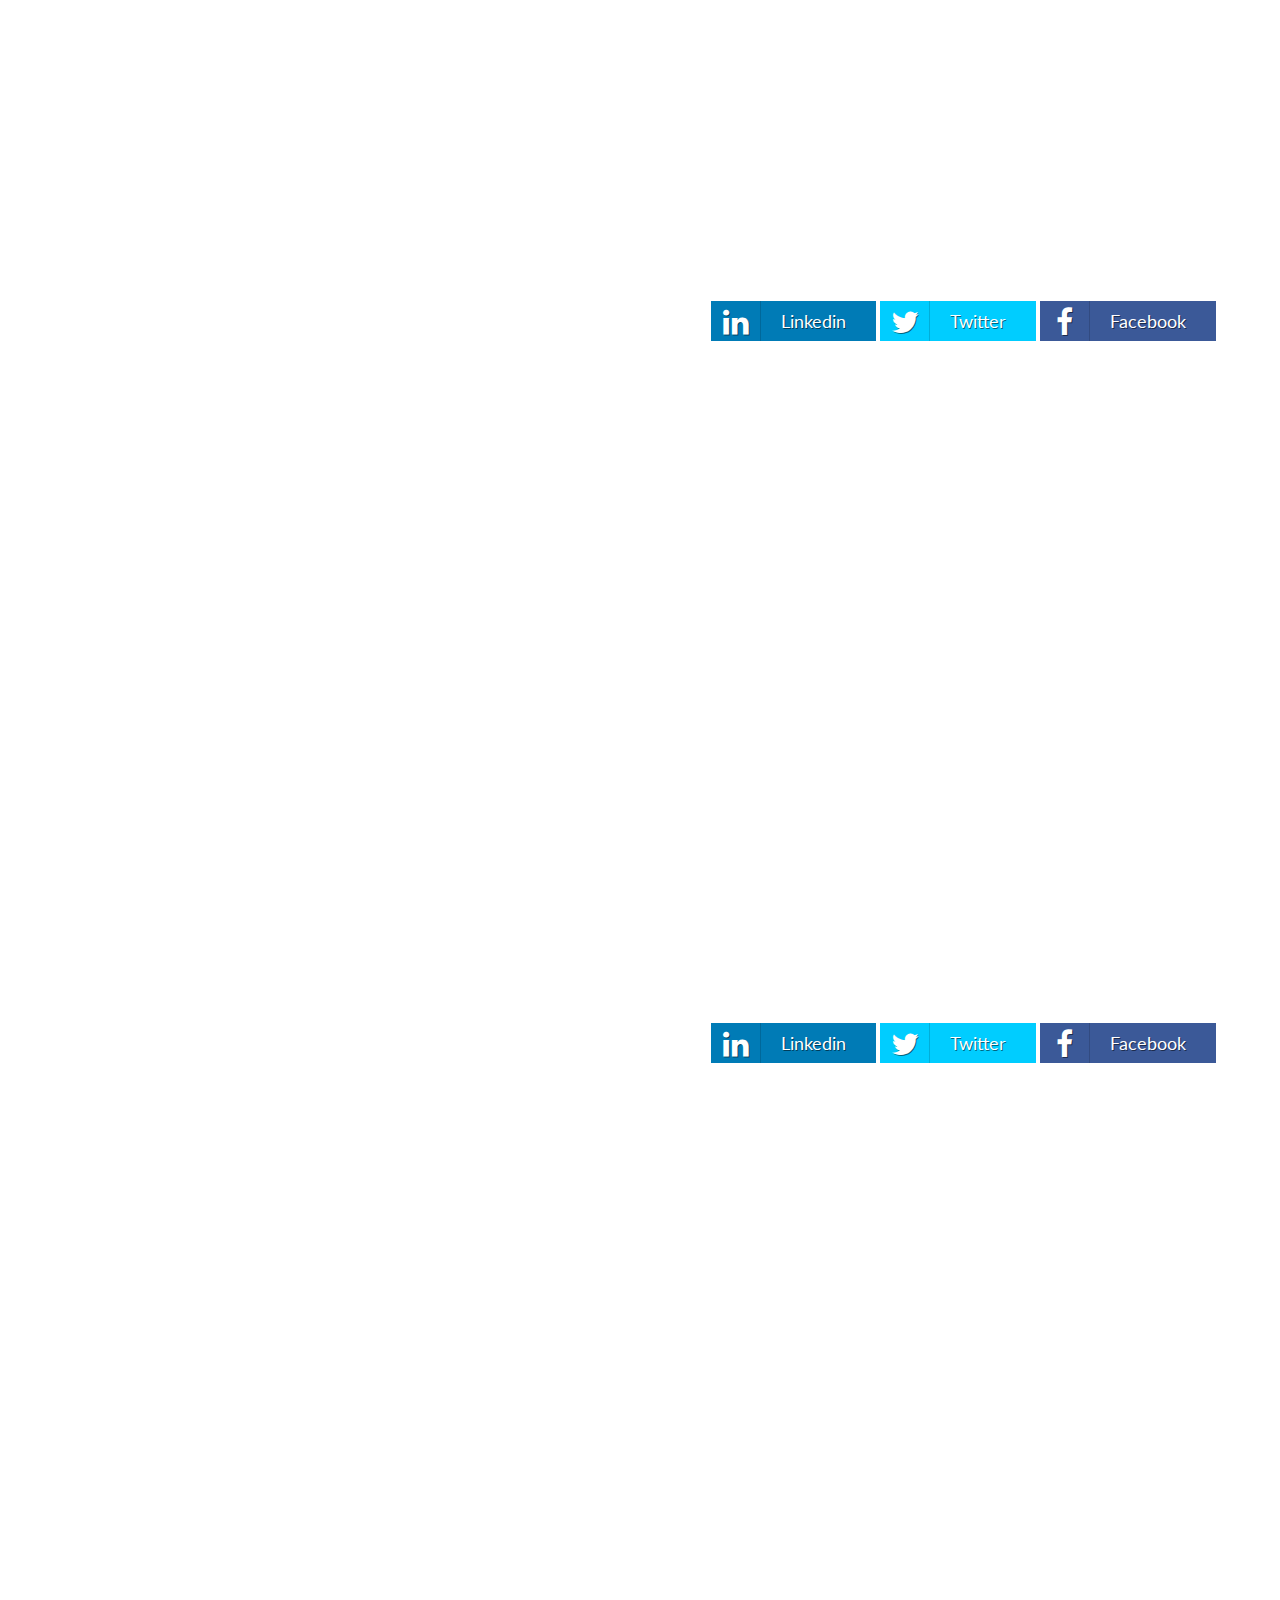
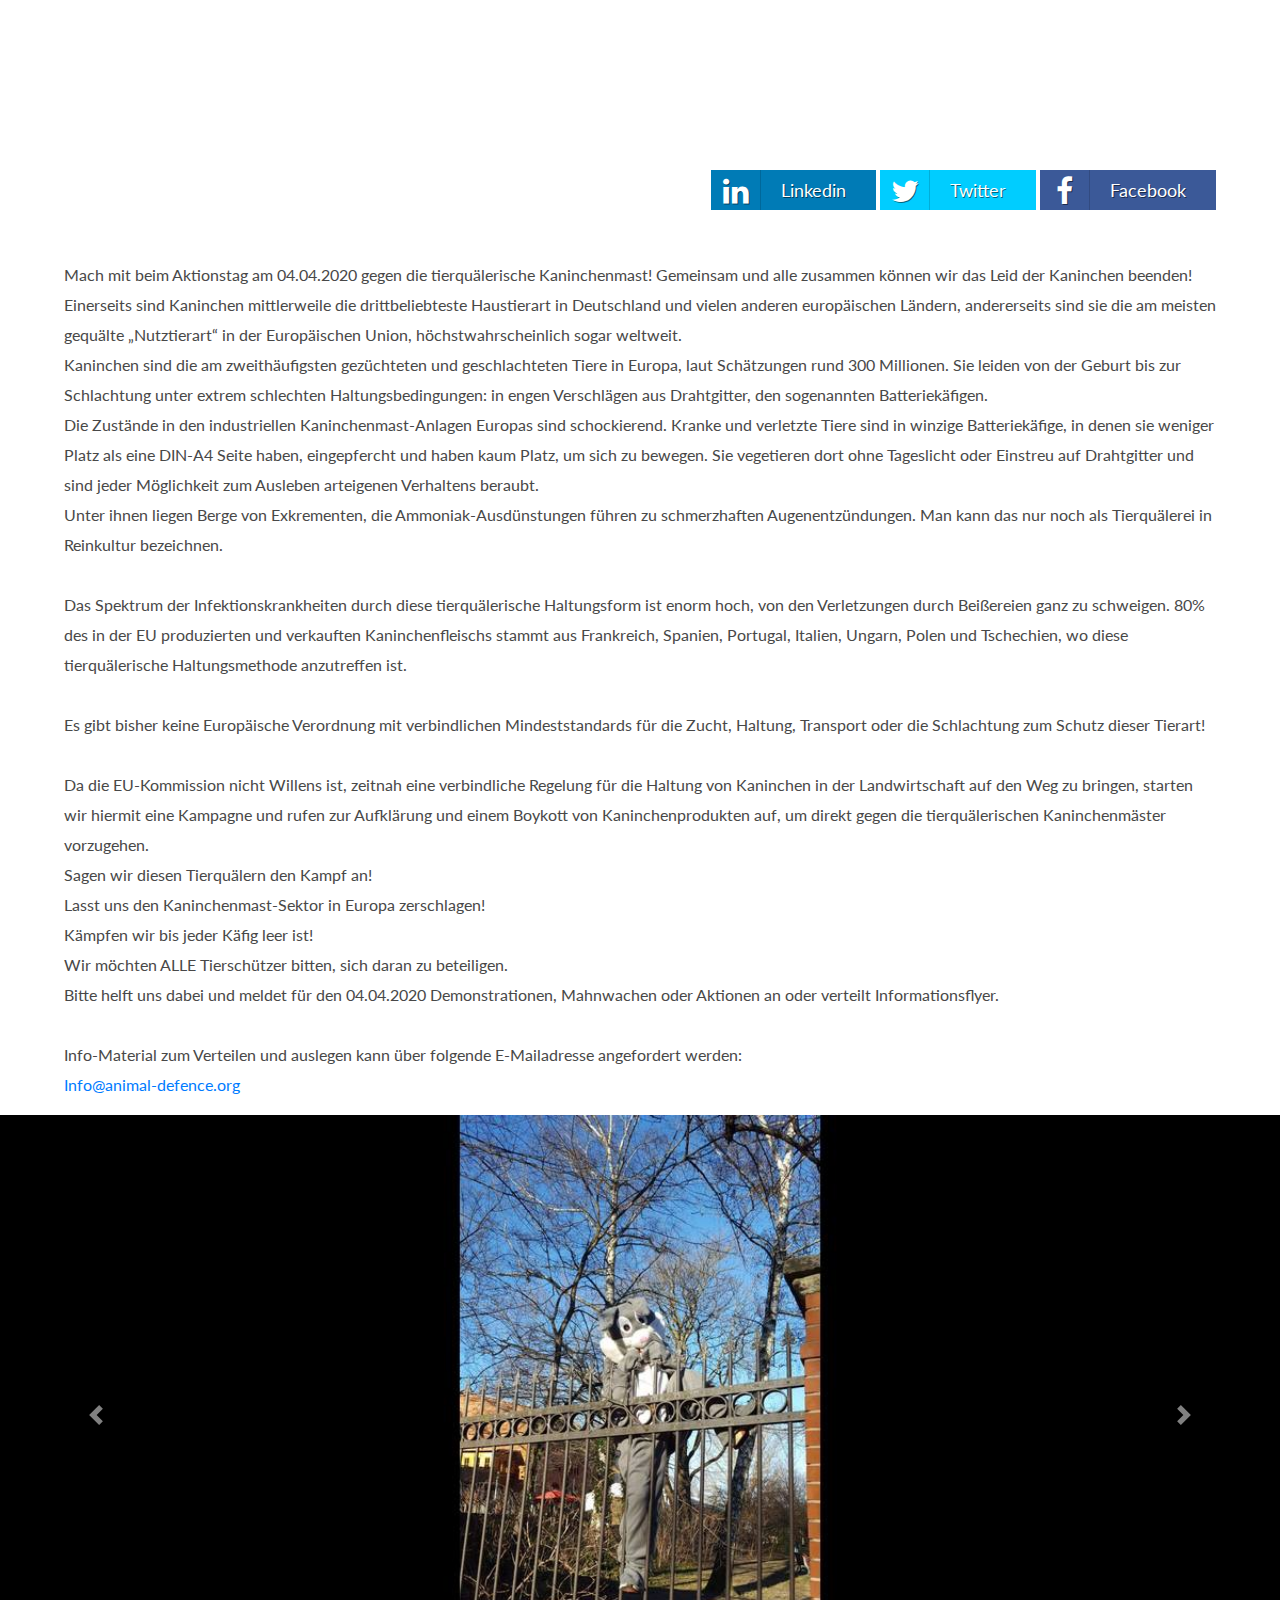
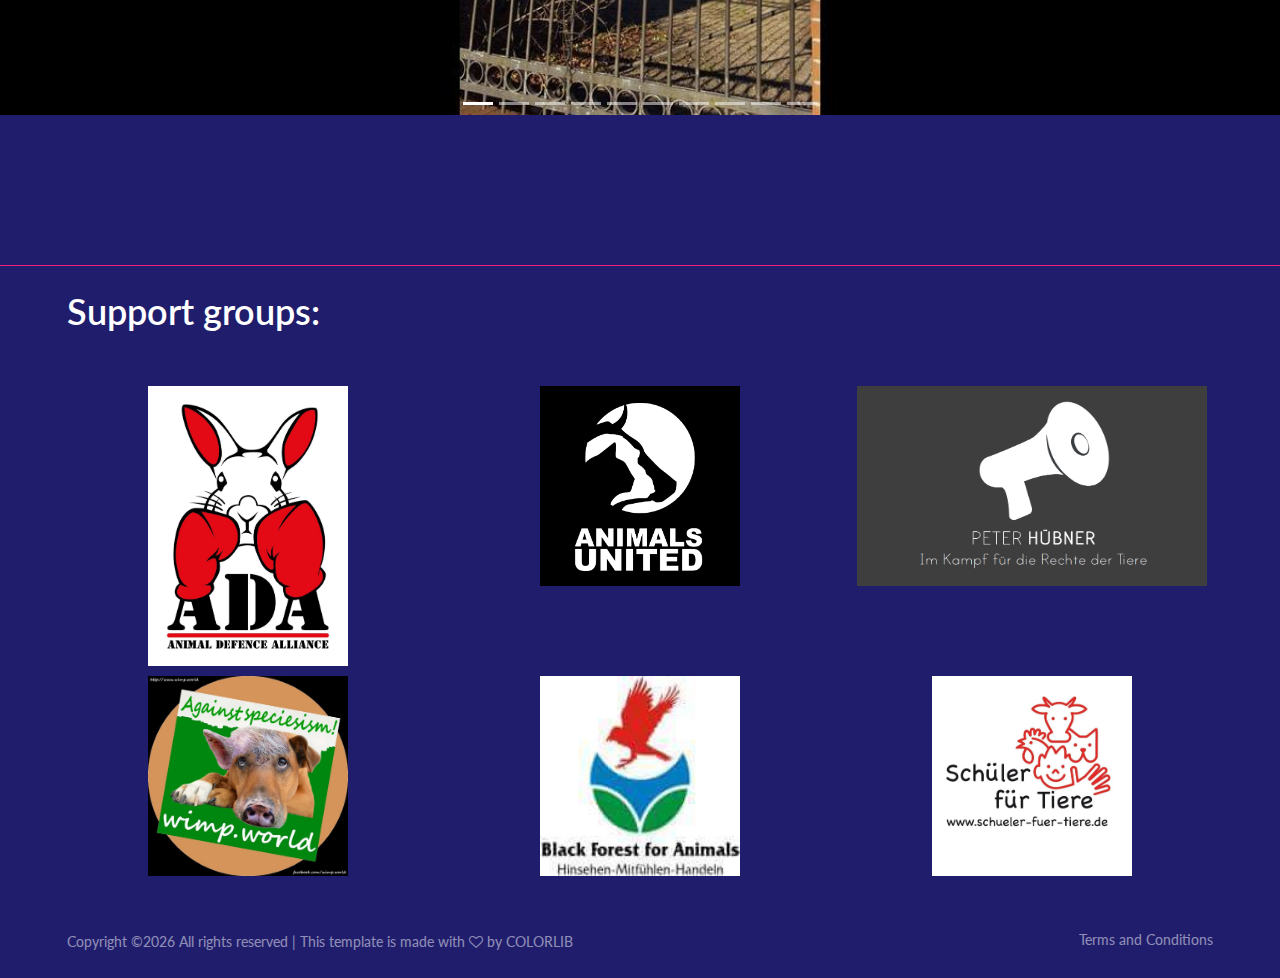
==== commit 579d12bb: "added support groups" ====
--- a/index.html
+++ b/index.html
@@ -477,31 +477,46 @@
         </div>
         <div class="copyright-area">
             <div class="container">
+                <h2 style="color: white;">Support groups:</h2>
+                <br>
+                <br>
                 <div class="row" >
                     <!-- <div class="col-lg-12"> -->
-                        <span class="col-lg-3" style="text-align: center;">
+                        <span class="col-lg-4" style="text-align: center; padding: 5px;">
                             <a href="https://www.animal-defence.org/">
                                 <img width="200" src="./img/supportgroup/ada.jpg">
                             </a>
                         </span>
-                        <span class="col-lg-3" style="text-align: center;">
+                        <span class="col-lg-4" style="text-align: center; padding: 5px;">
                             <a href="https://www.animalsunited.de/">
                                 <img width="200" height="200" src="./img/supportgroup/animalsunited.png">
                             </a>
                         </span>
-                        <span class="col-lg-3" style="text-align: center;">
+                        <span class="col-lg-4" style="text-align: center; padding: 5px;">
                             <a href="https://www.facebook.com/fuertierrechte/">
                                 <img width="350" height="200" src="./img/supportgroup/peter.png">
                             </a>
                         </span>
-                        <span class="col-lg-3" style="text-align: center;">
+                </div>
+                <div class="row" >
+                        <span class="col-lg-4" style="text-align: center; padding: 5px;">
                             <a href="https://www.facebook.com/wimp.world/">
                                 <img width="200" height="200" src="./img/supportgroup/wimp.png">
                             </a>
                         </span>
-                        
+                        <span class="col-lg-4" style="text-align: center; padding: 5px;">
+                            <a href="https://www.facebook.com/groups/1648657312021853/">
+                                <img width="200" height="200" src="./img/supportgroup/BFFA.jpg">
+                            </a>
+                        </span>
+                        <span class="col-lg-4" style="text-align: center; padding: 5px;">
+                            <a href="https://www.facebook.com/SCHUELERfuerTIERE">
+                                <img width="200" height="200" src="./img/supportgroup/SFT.jpg">
+                            </a>
+                        </span>
+                </div>
                     <!-- </div> -->
-                </div>
+                
                 <br>
                 <br>
                 <div class="row">
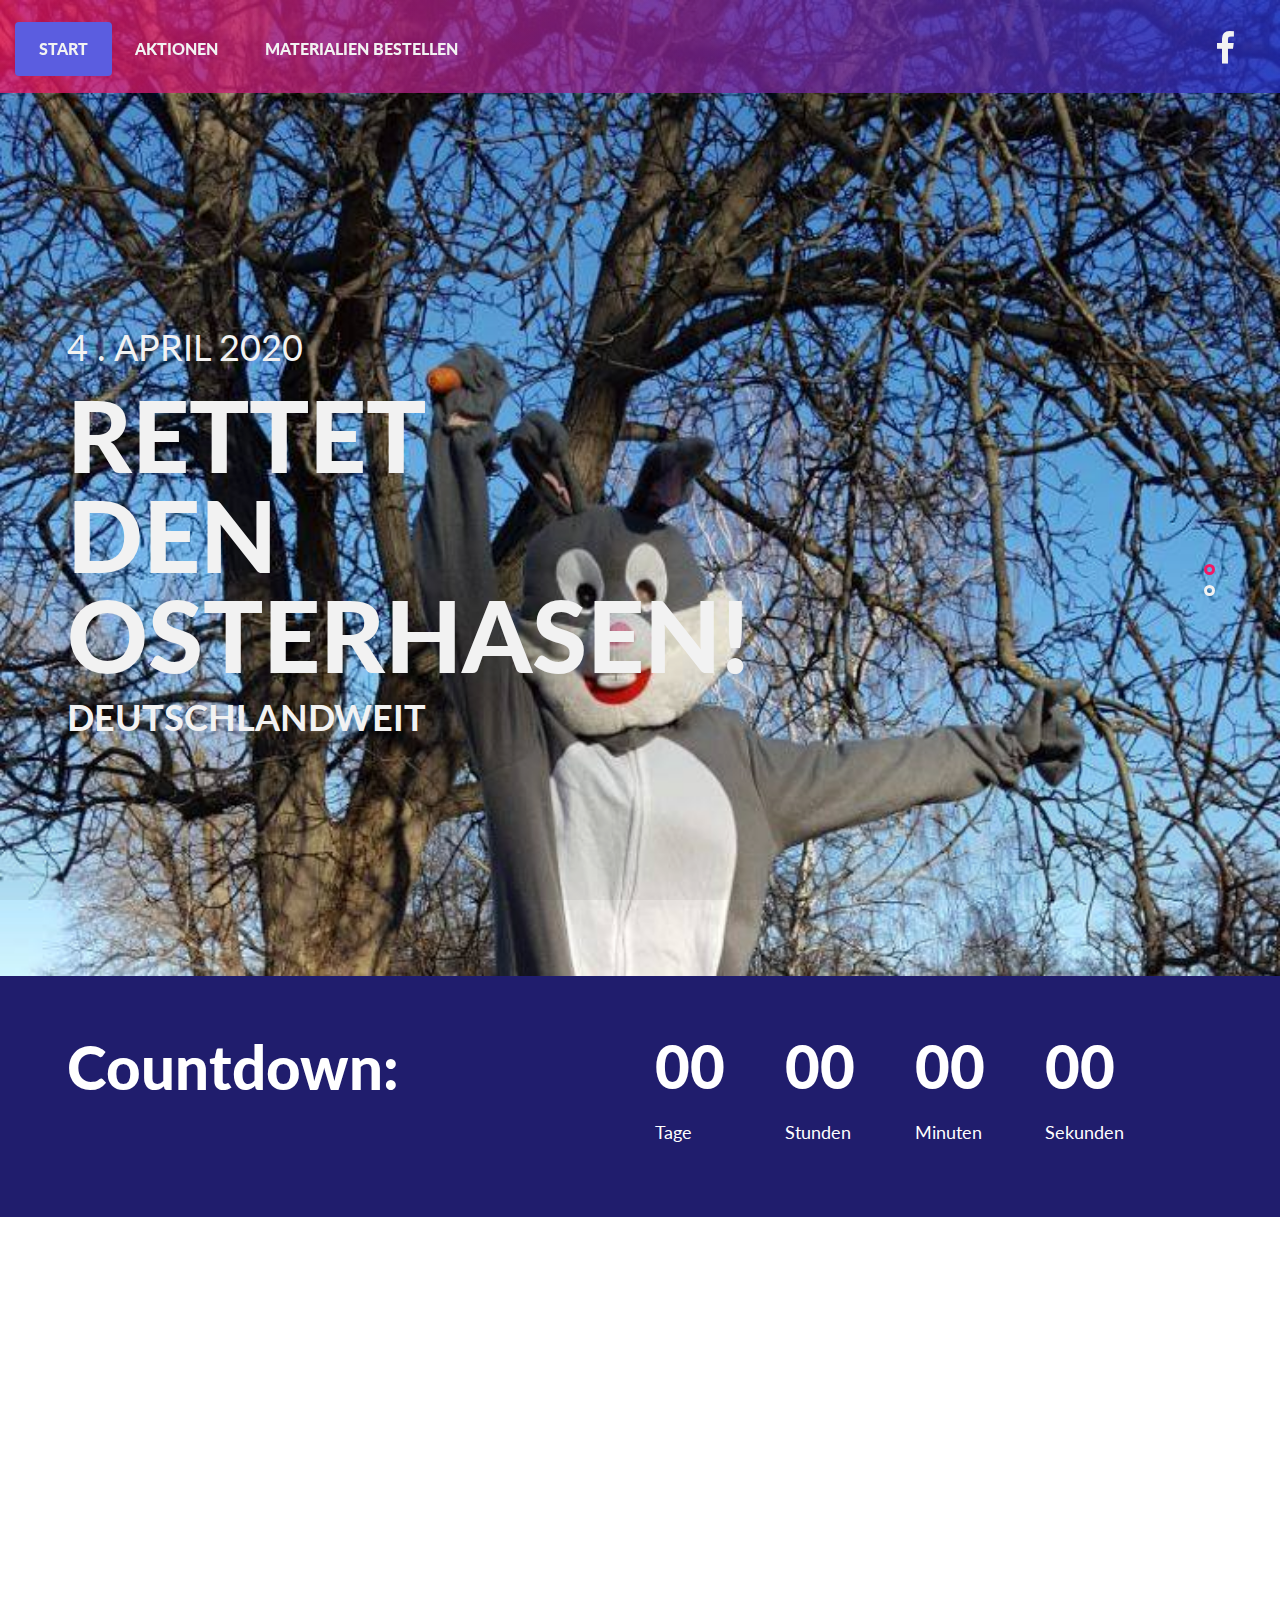
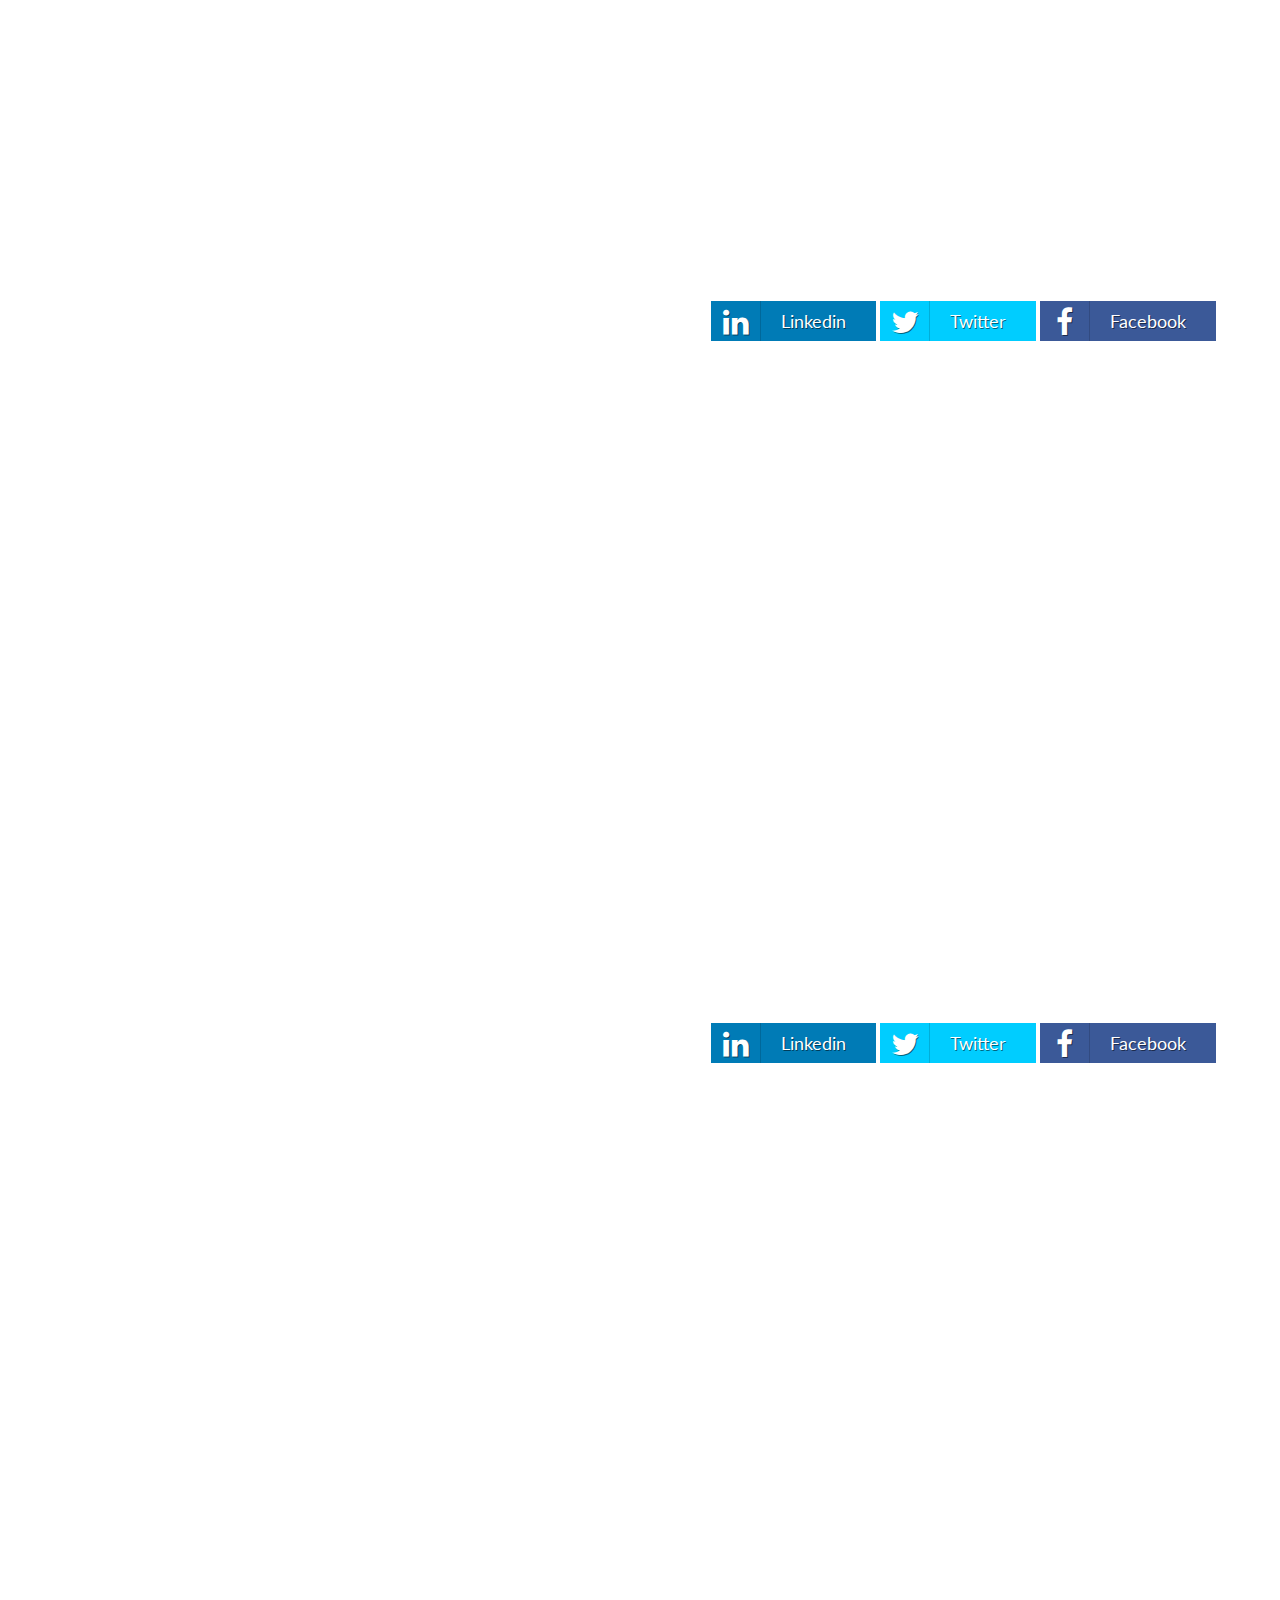
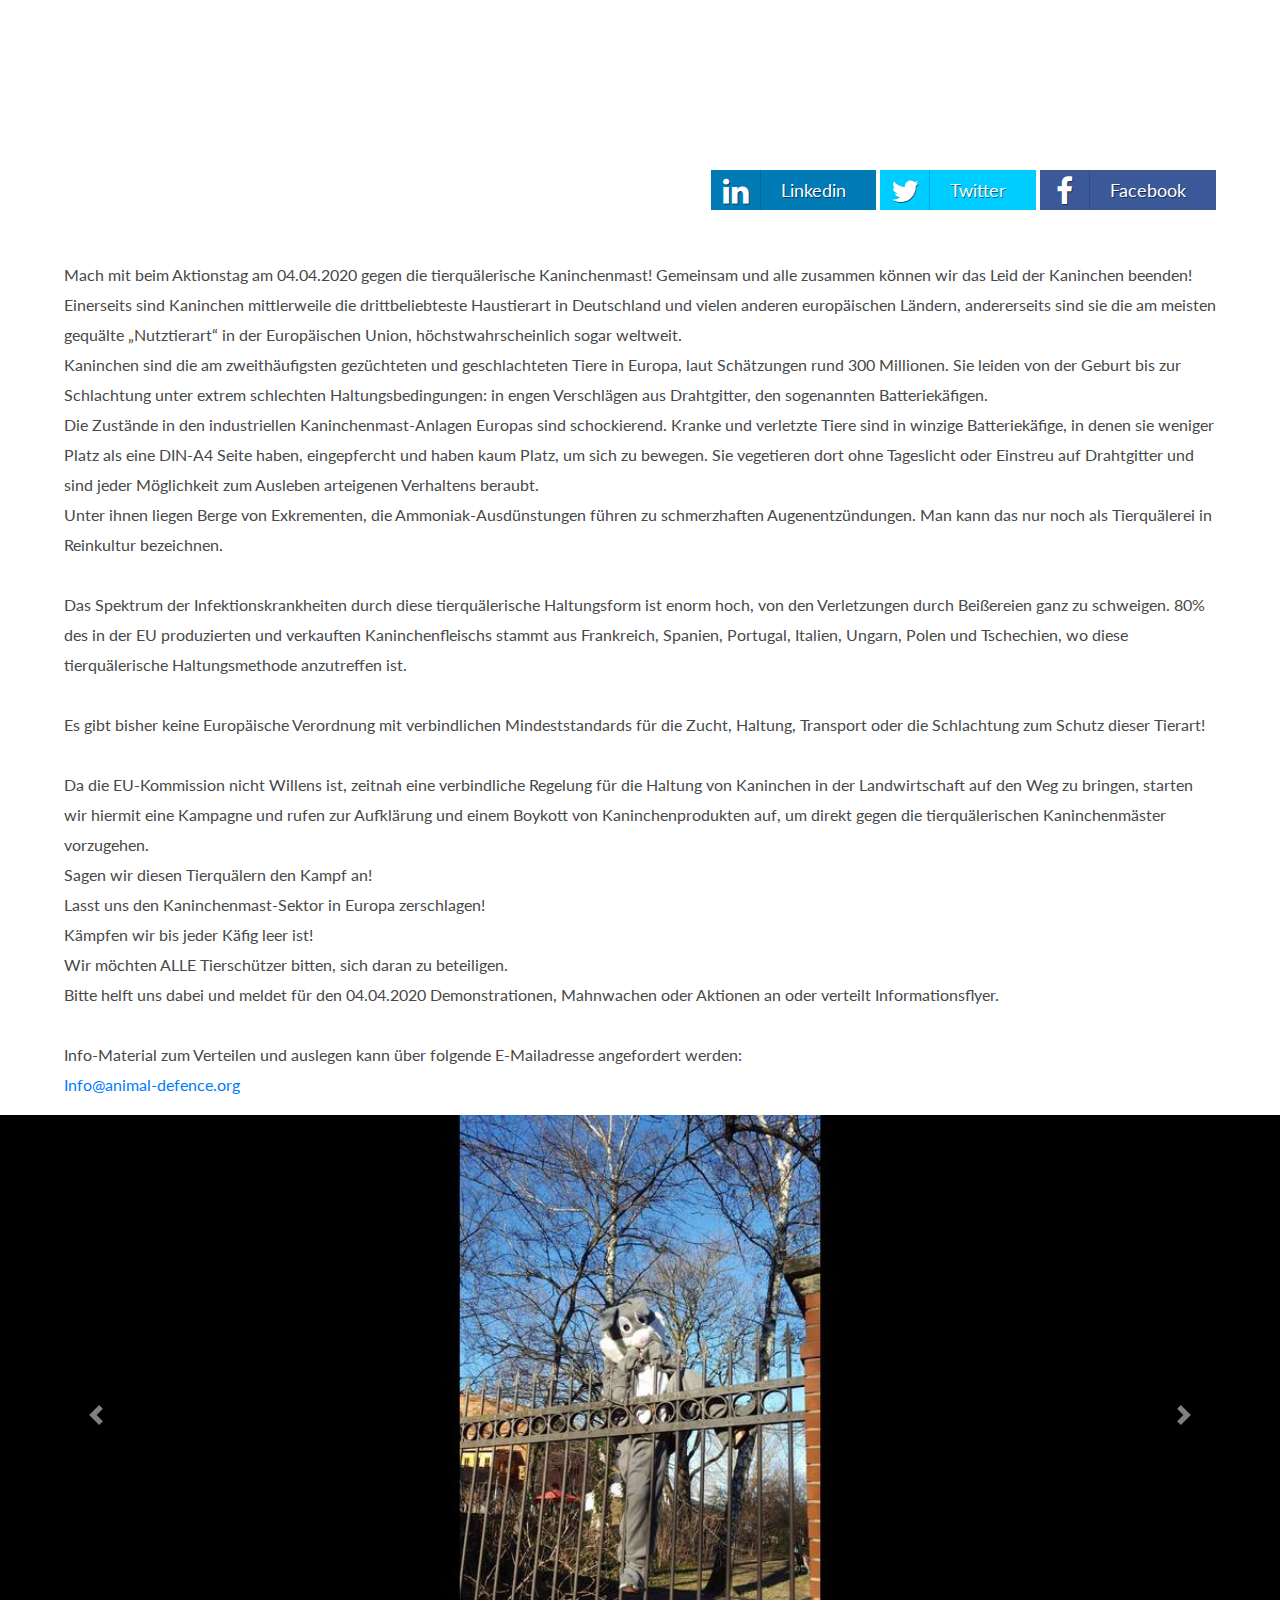
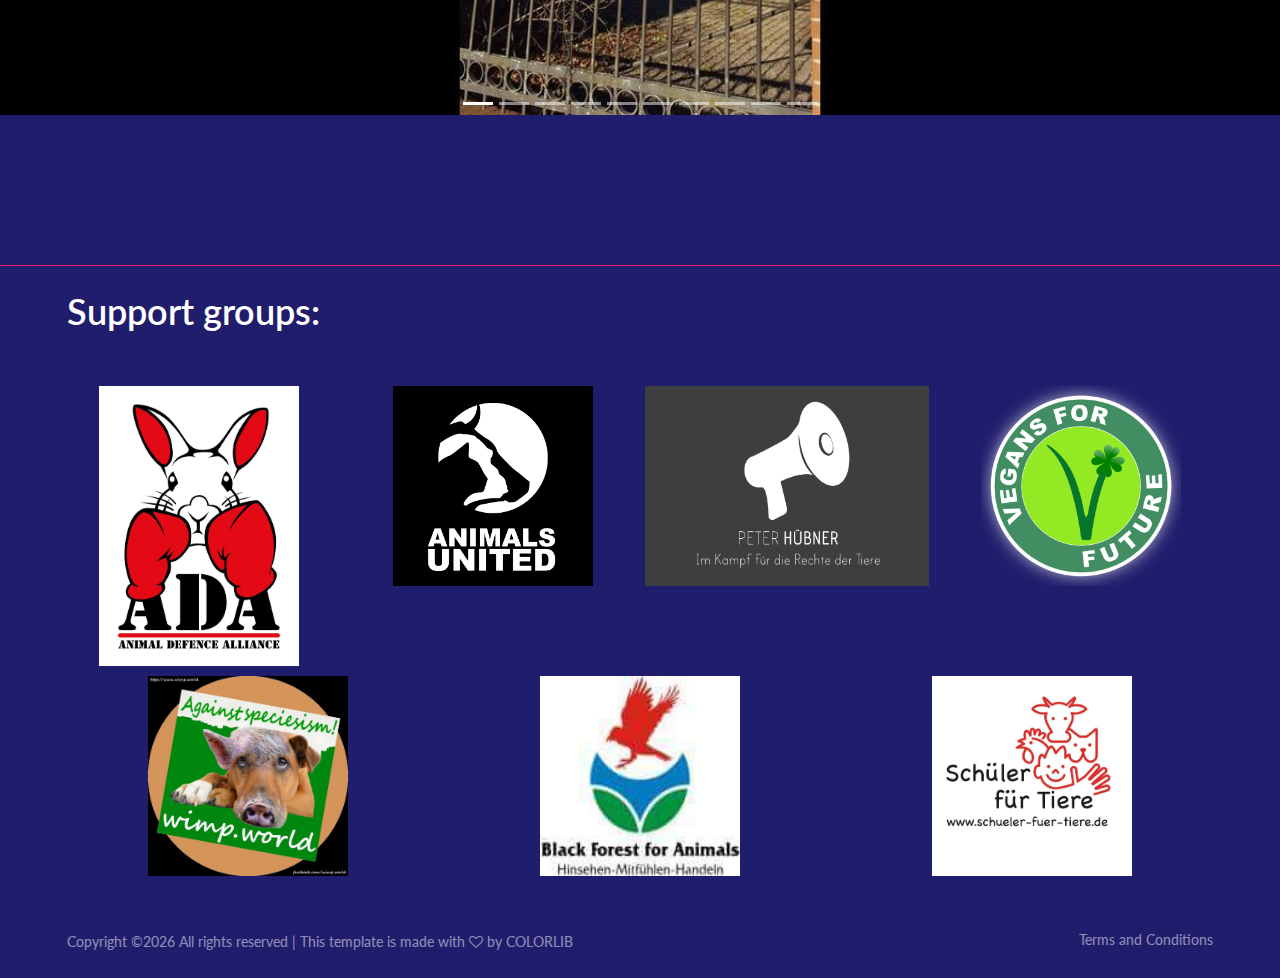
==== commit 3054e66b: "added vff" ====
--- a/index.html
+++ b/index.html
@@ -482,19 +482,24 @@
                 <br>
                 <div class="row" >
                     <!-- <div class="col-lg-12"> -->
-                        <span class="col-lg-4" style="text-align: center; padding: 5px;">
+                        <span class="col-lg-3" style="text-align: center; padding: 5px;">
                             <a href="https://www.animal-defence.org/">
                                 <img width="200" src="./img/supportgroup/ada.jpg">
                             </a>
                         </span>
-                        <span class="col-lg-4" style="text-align: center; padding: 5px;">
+                        <span class="col-lg-3" style="text-align: center; padding: 5px;">
                             <a href="https://www.animalsunited.de/">
                                 <img width="200" height="200" src="./img/supportgroup/animalsunited.png">
                             </a>
                         </span>
-                        <span class="col-lg-4" style="text-align: center; padding: 5px;">
+                        <span class="col-lg-3" style="text-align: center; padding: 5px;">
                             <a href="https://www.facebook.com/fuertierrechte/">
                                 <img width="350" height="200" src="./img/supportgroup/peter.png">
+                            </a>
+                        </span>
+                        <span class="col-lg-3" style="text-align: center; padding: 5px;">
+                            <a href="https://www.facebook.com/vegansforfuture/">
+                                <img width="200" height="200" src="./img/supportgroup/vff.png">
                             </a>
                         </span>
                 </div>
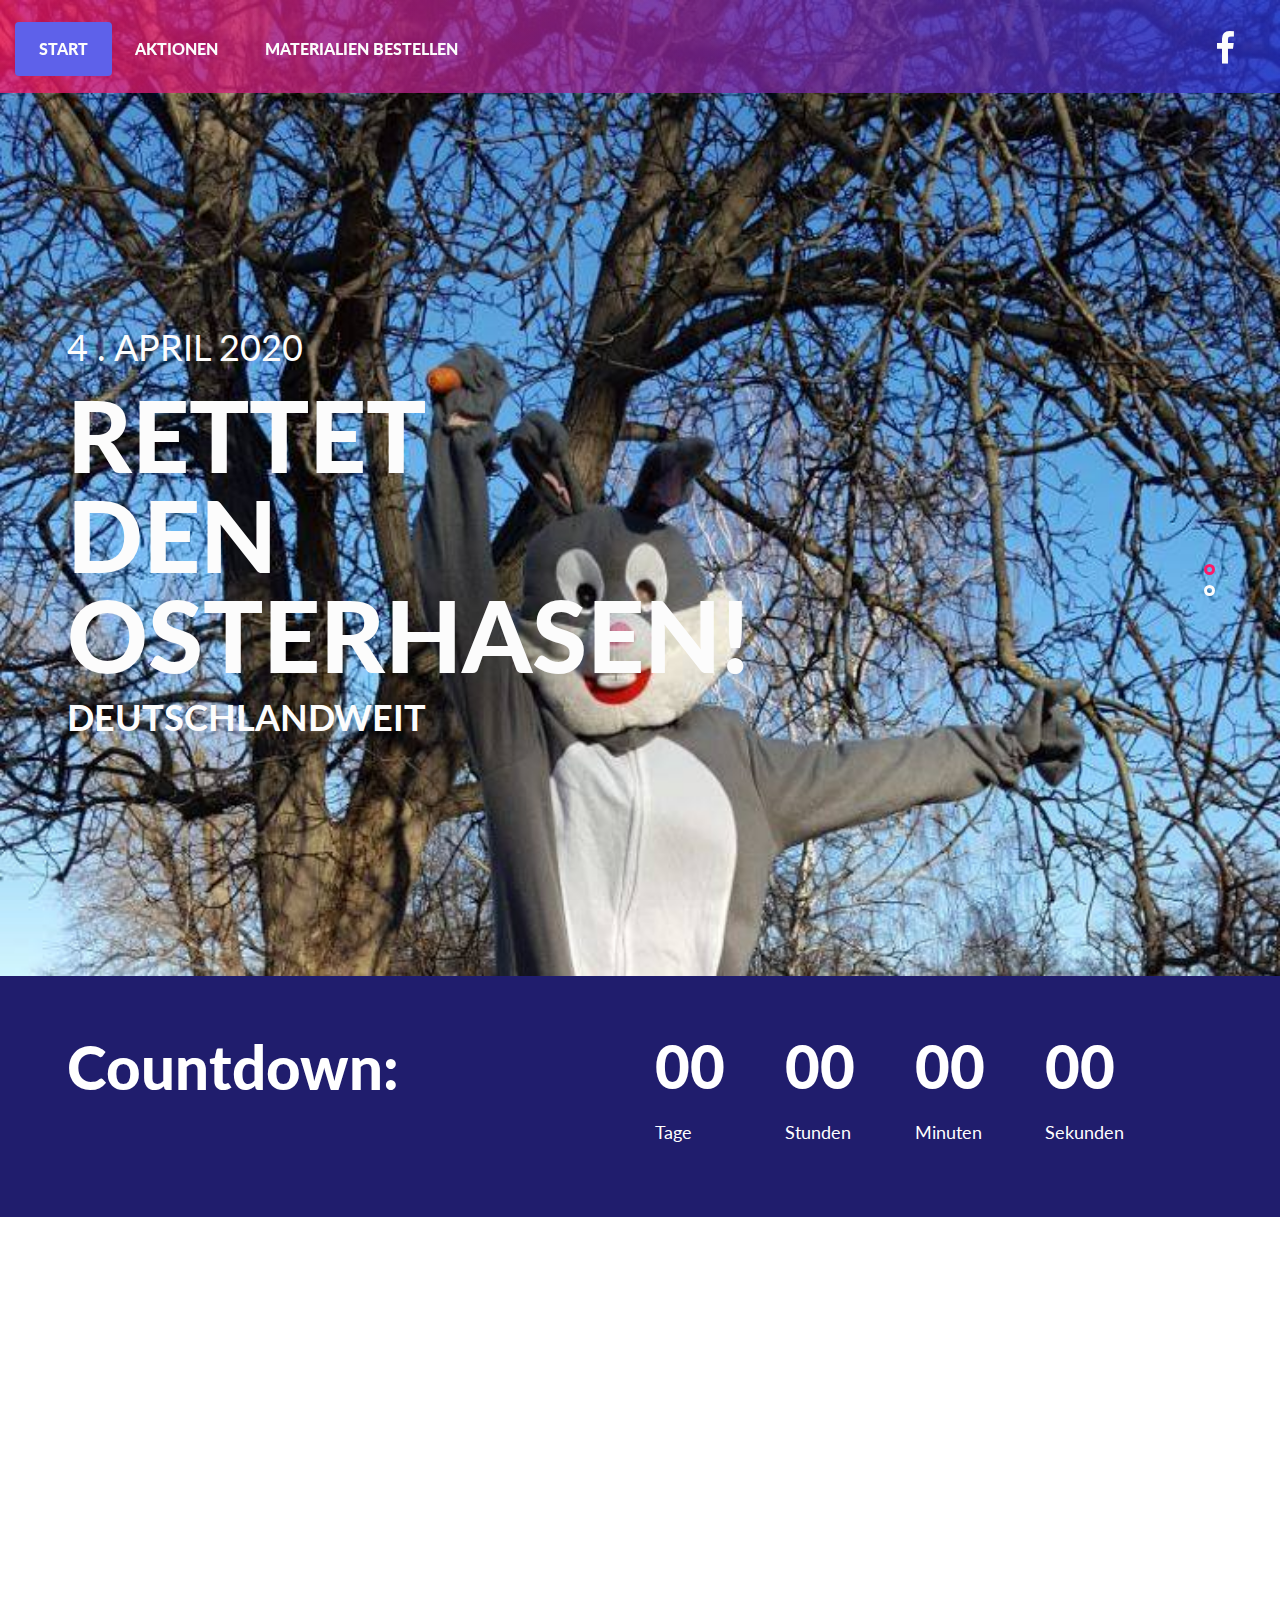
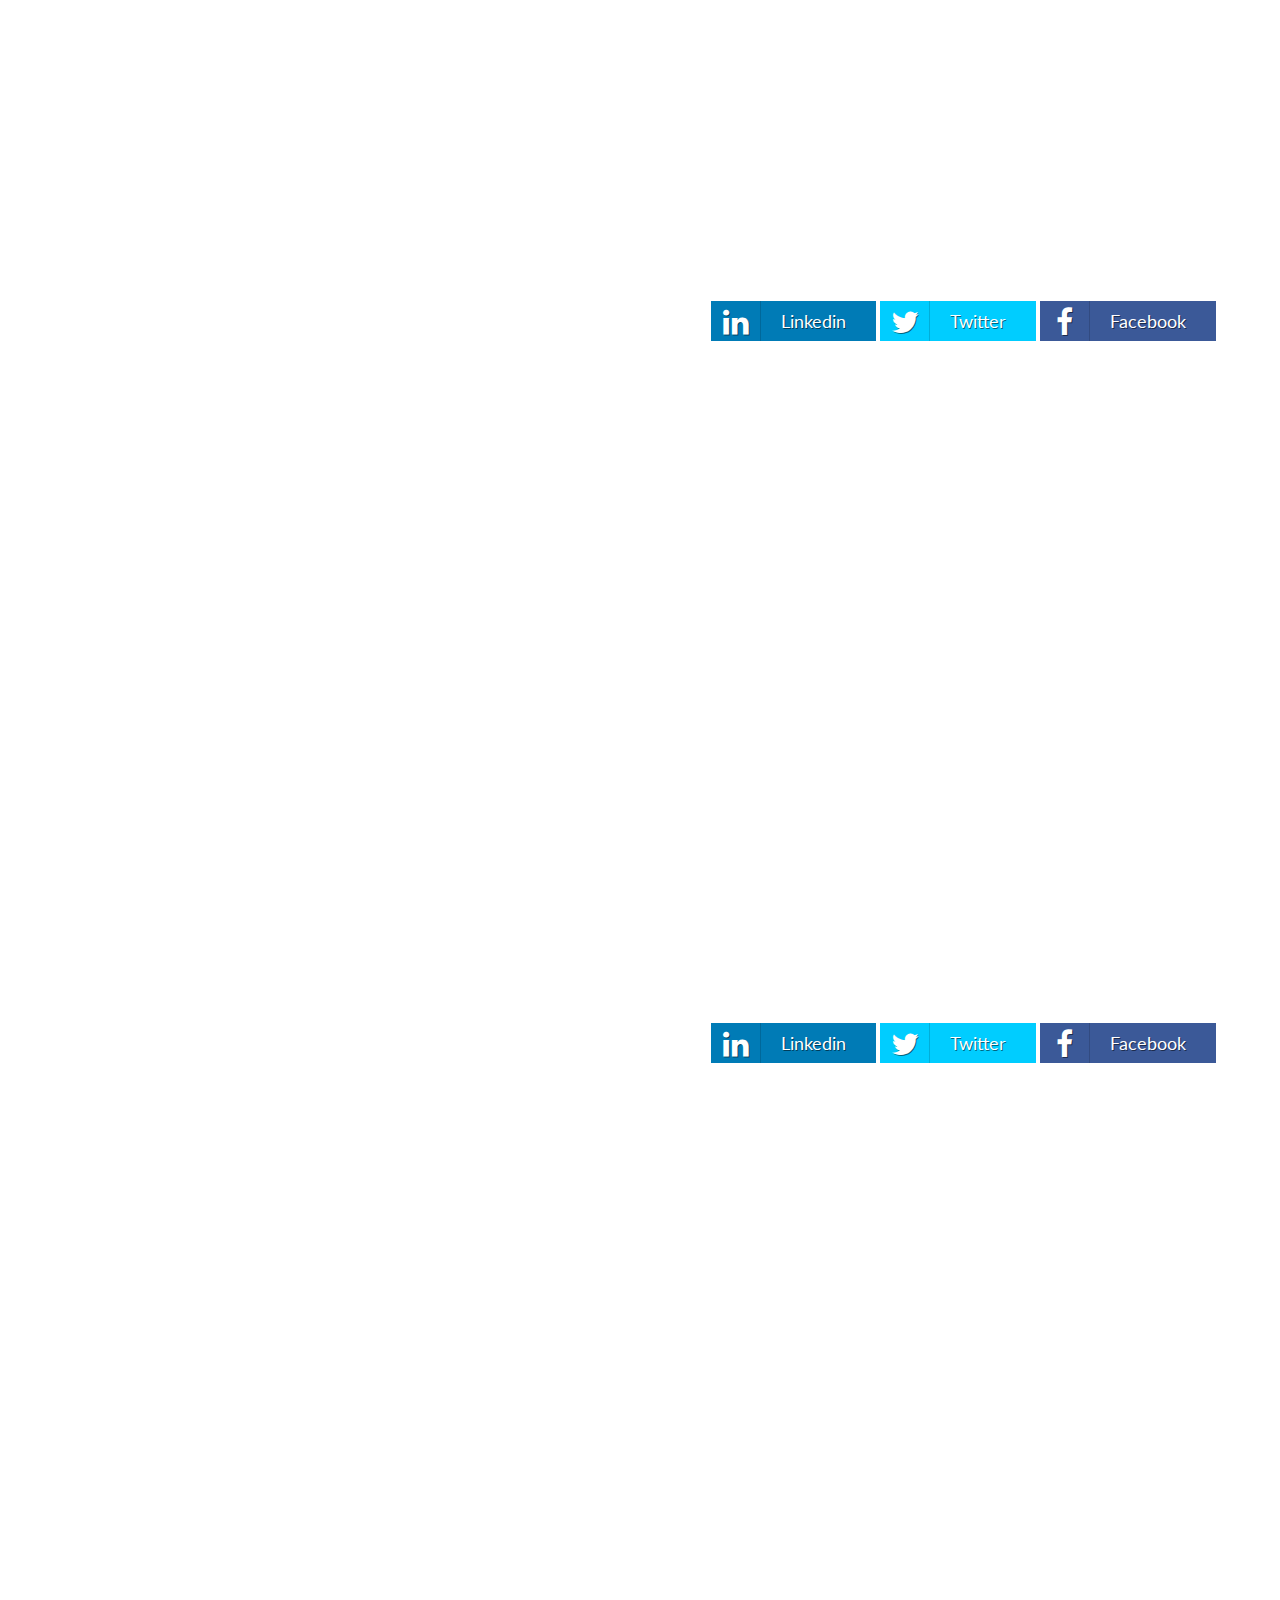
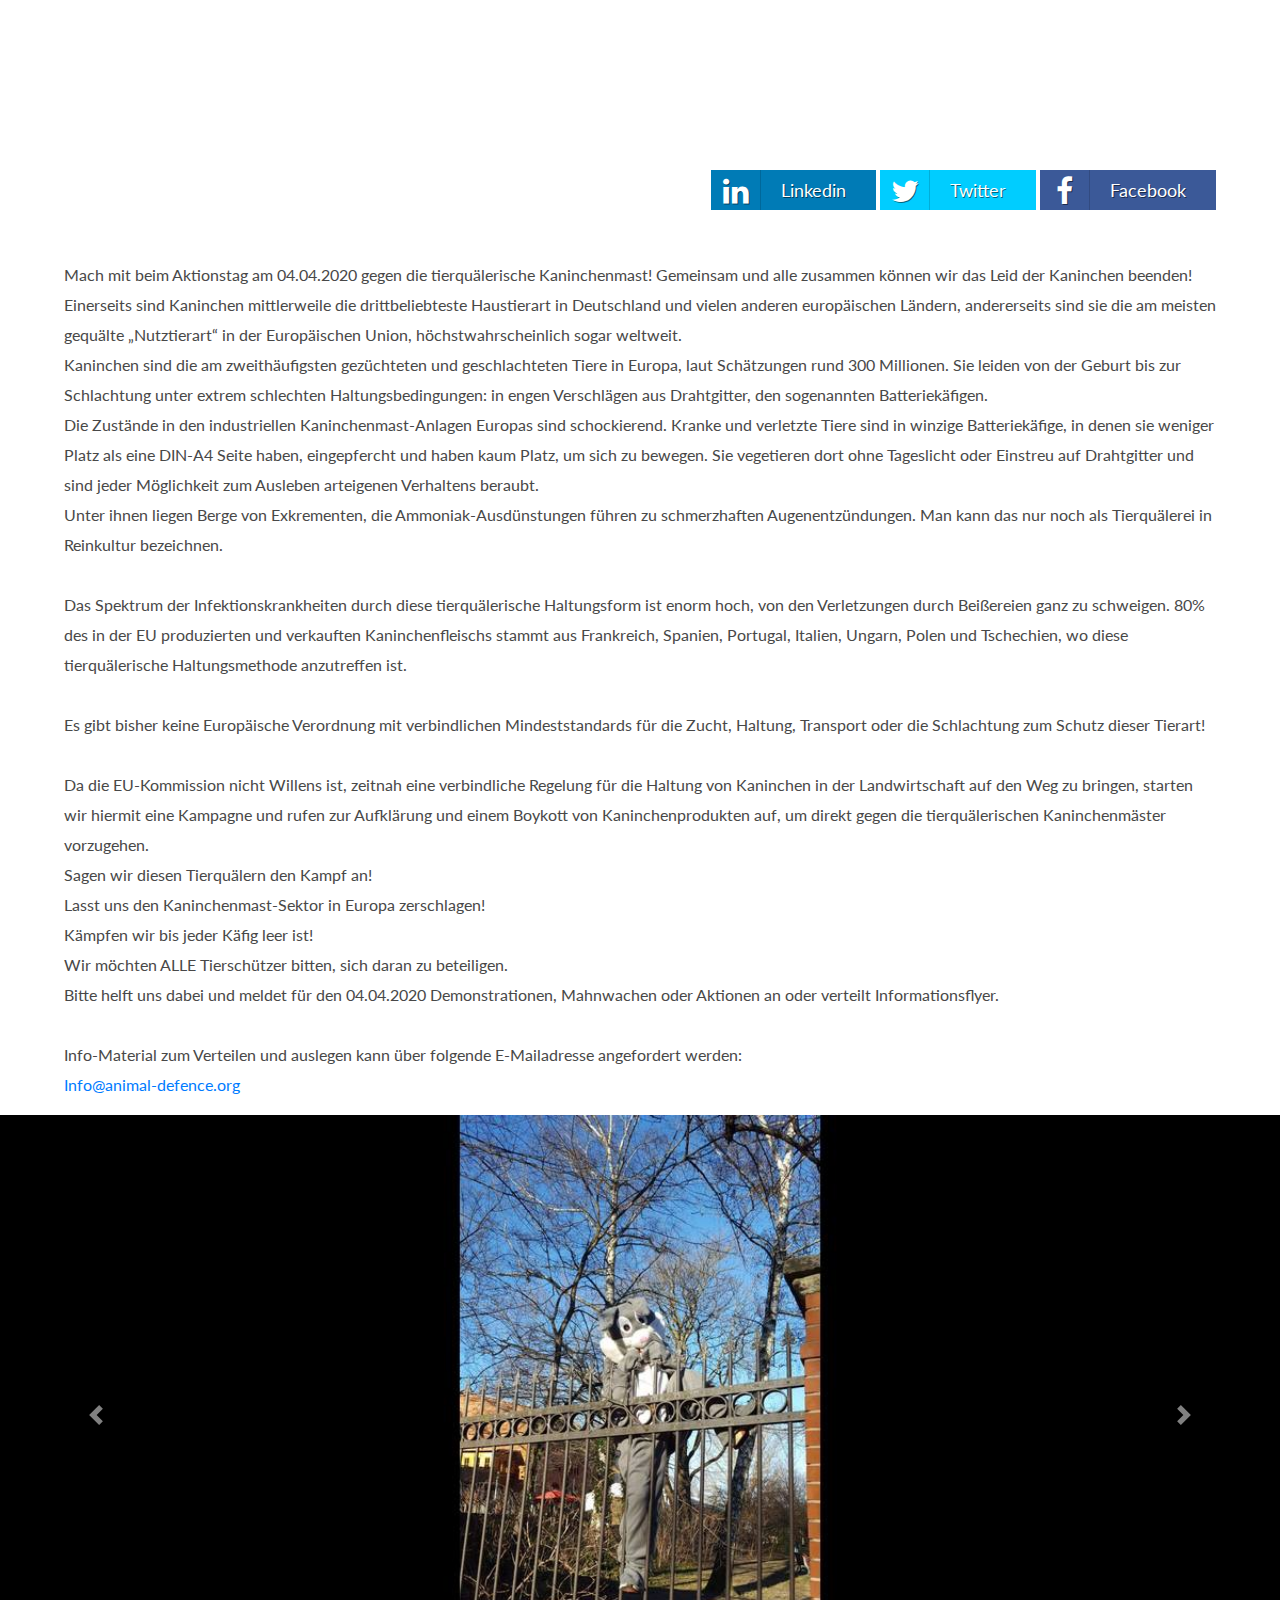
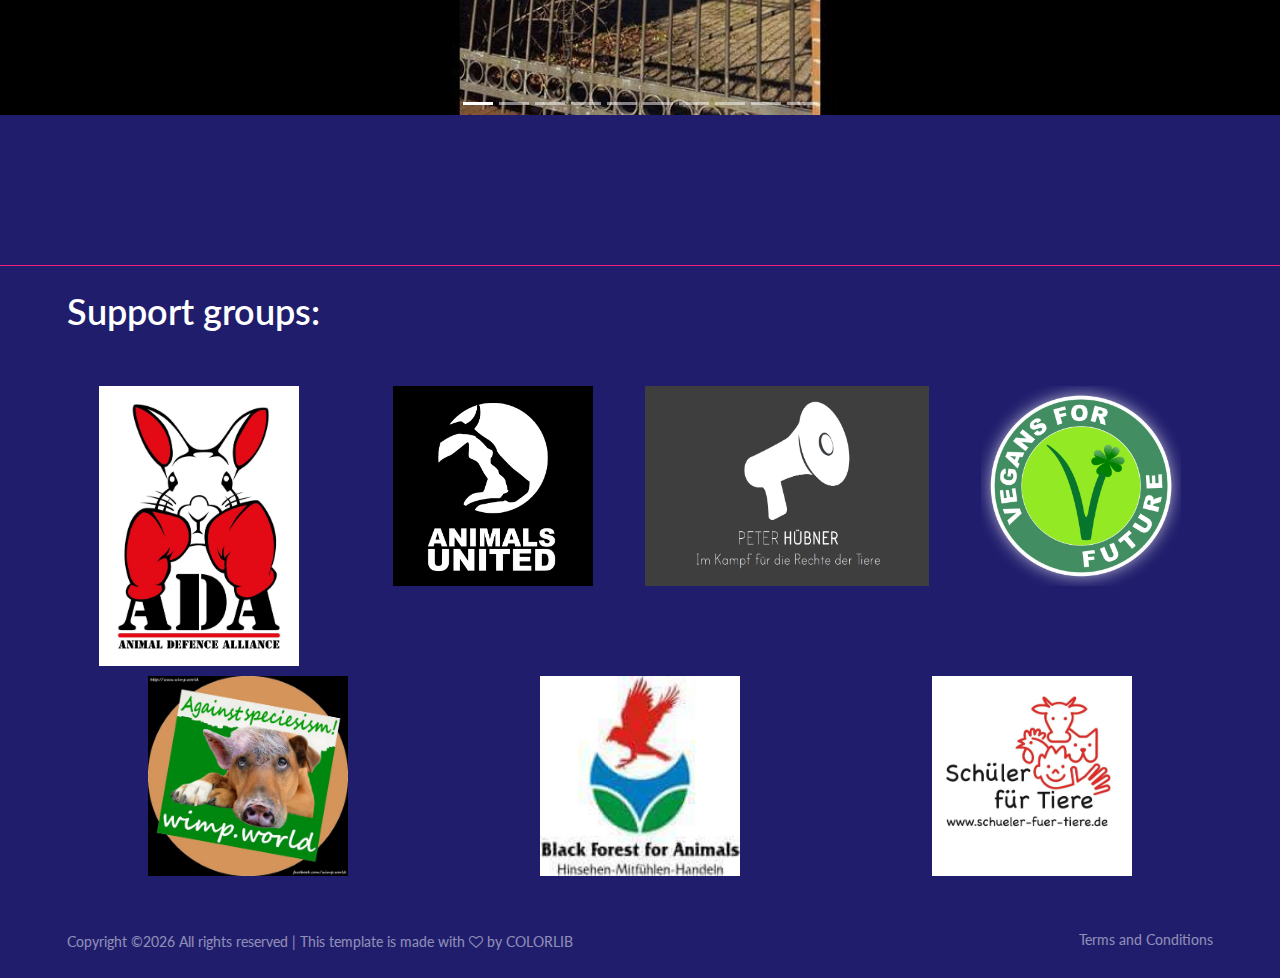
==== commit 8dc5bdd1: "added modal because of corona" ====
--- a/index.html
+++ b/index.html
@@ -79,6 +79,27 @@
     </section> -->
     <!-- Search Bar End -->
     <!-- Hero Area Begin -->
+    <div id="myModal" class="modal">
+
+        <!-- Modal content -->
+        <div class="modal-content">
+          <span class="close">&times;</span>
+          <img src="img/modal/modal.jpg">
+          <p><h3>Aktionstag „Rettet den Osterhasen“</h3><br><br>
+            Liebe Mitstreiterinnen und Mitstreiter,<br><br>
+            wir wollten mit bundesweiten Aktionen am 04.04.2020 auf das Leid der Kaninchen hinweisen. <br><br>
+            Leider sind größere Aktionen durch die Maßnahmen gegen das Corona-Virus unmöglich geworden. Selbst die Verteilung von Flyern dürfte in diesen Zeiten nicht sehr erfolgversprechend sein, da wahrscheinlich die meisten Menschen Flugblätter und Broschüren aus Angst vor einer Infizierung nicht annehmen werden und – falls man ihnen das Info-Material in den Briefkasten wirft – es nicht in die Hände nehmen und ungelesen wegwerfen.  <br><br>
+            Aber all dies ist kein Grund, den Kampf aufzugeben. Und: Aufgeschoben ist nicht aufgehoben! Außerdem können wir unser Anliegen nach wie vor über die sozialen Netzwerke verbreiten oder in der Familie und unter Freunden.<br><br>
+            Ich rate dazu, in diesen schwierigen Zeiten einmal Kraft zu schöpfen, um nach der Corona-Krise umso energischer vorzugehen. Unser Ziel bleibt bestehen: Wir wollen den europäischen Kaninchenmast-Sektor zerschlagen. Gerade nach dieser Krise dürfte die Verwirklichung unseres Zieles leichter sein, denn schon vor „Corona“ befanden sich viele Betriebe in einer finanziellen Notlage. Durch „Corona“ und den daraus resultierenden Nachfragerückgang nach Kaninchenfleisch dürfte sich die wirtschaftliche Krise dieses Agrarsektors vergrößert haben.<br><br>
+            Diese Entwicklung sollten wir nutzen und den Mastbetrieben nach der Krise mit ganz gezielten Aktionen und Maßnahmen weiter zusetzen. <br><br>
+            Kampf den Tierquälern und Tierausbeutern bis jeder Käfig leer ist, bis jedem Kaninchen-Mastbetrieb die Luft ausgegangen ist und er für immer seine Folterkammern schließen muss!<br><br>
+            
+            Stefan Bernhard Eck<br><br>
+            
+            </p>
+        </div>
+      
+      </div>
     <div class="hero-section">
         <div class="hero-items owl-carousel">
             <div class="single-hero-item set-bg" data-setbg="img/slider/bg-1.jpg">
--- a/css/style.css
+++ b/css/style.css
@@ -4,6 +4,45 @@
   Version: 1.0
  ------------------------------------
  ====================================*/
+/* The Modal (background) */
+.modal {
+	display: none; /* Hidden by default */
+	position: fixed; /* Stay in place */
+	z-index: 1; /* Sit on top */
+	padding-top: 100px; /* Location of the box */
+	left: 0;
+	top: 0;
+	width: 100%; /* Full width */
+	height: 100%; /* Full height */
+	overflow: auto; /* Enable scroll if needed */
+	background-color: rgb(0,0,0); /* Fallback color */
+	background-color: rgba(0,0,0,0.4); /* Black w/ opacity */
+  }
+  
+  /* Modal Content */
+  .modal-content {
+	background-color: #fefefe;
+	margin: auto;
+	padding: 20px;
+	border: 1px solid #888;
+	width: 80%;
+  }
+  
+  /* The Close Button */
+  .close {
+	color: #aaaaaa;
+	float: right;
+	font-size: 28px;
+	font-weight: bold;
+  }
+  
+  .close:hover,
+  .close:focus {
+	color: #000;
+	text-decoration: none;
+	cursor: pointer;
+  }
+
 #material-bg , #aktionen-bg{
 	background-size: contain;
     background-repeat: repeat;
